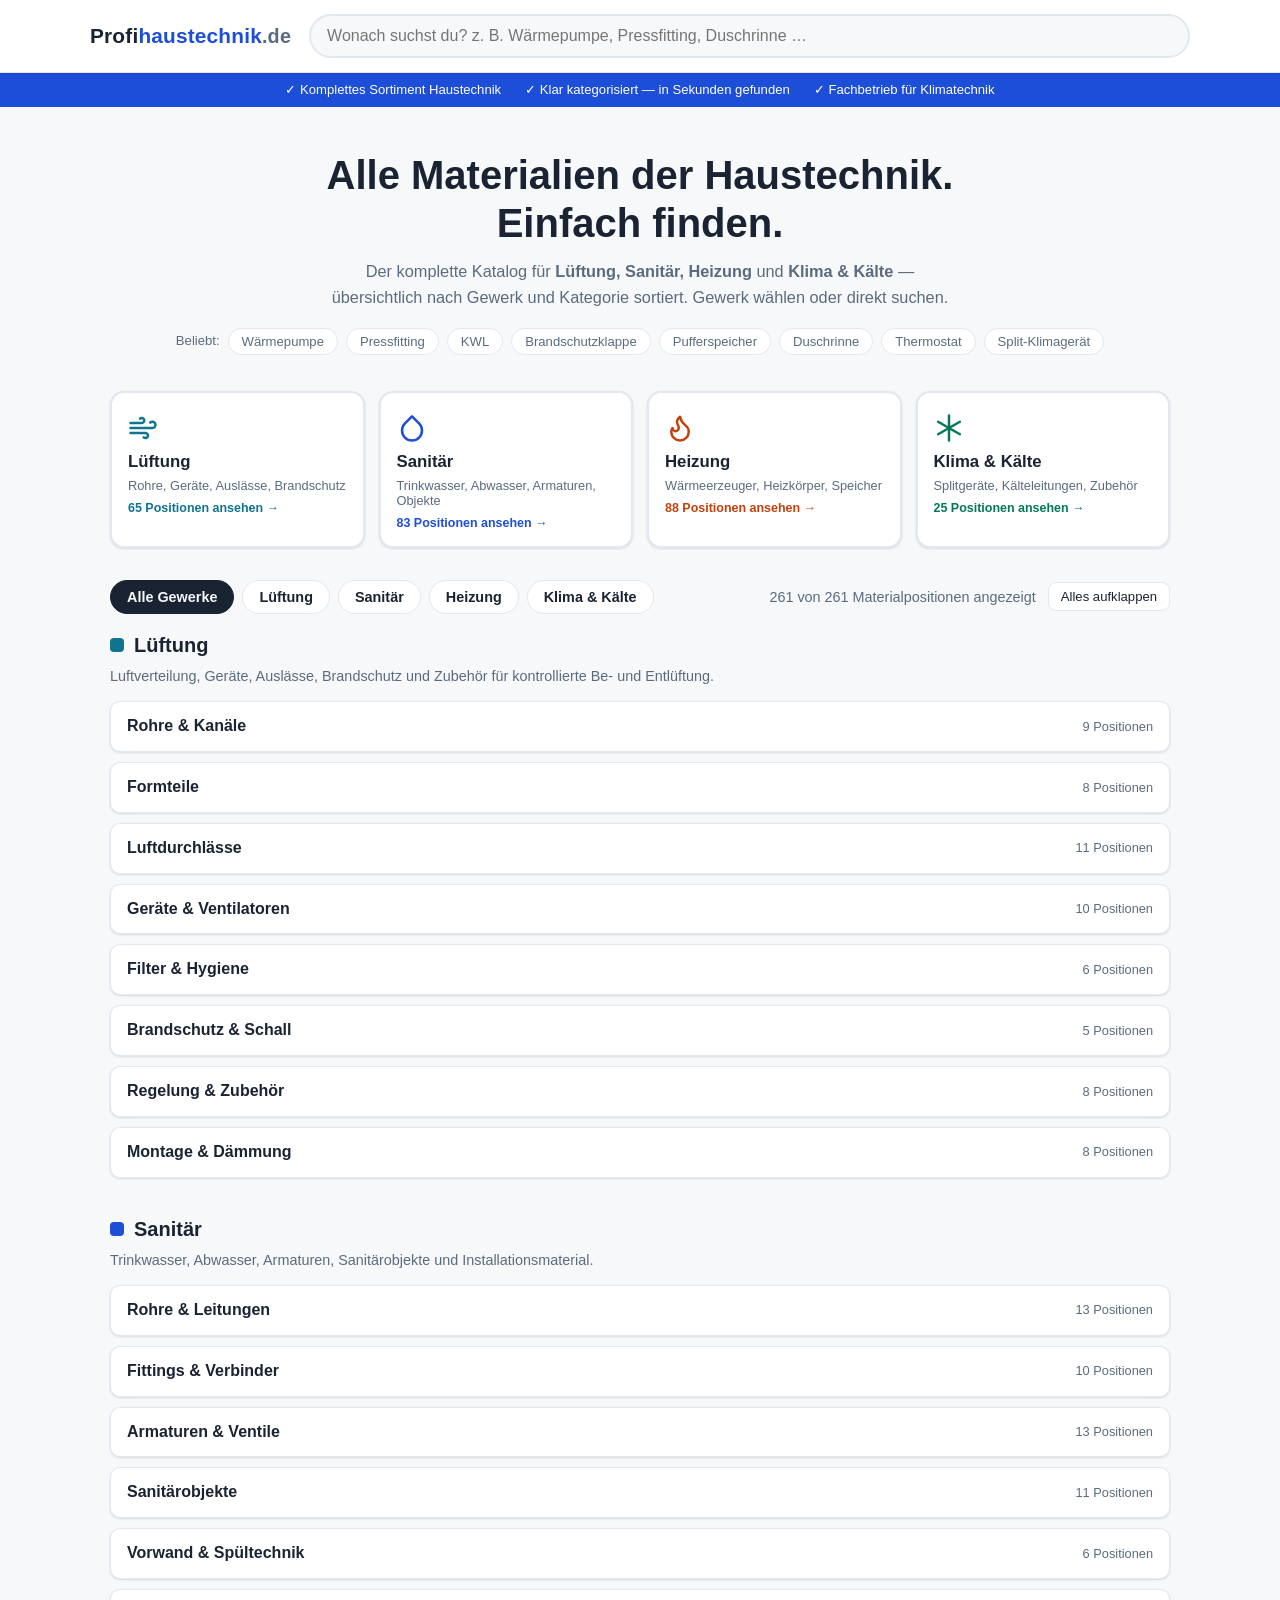
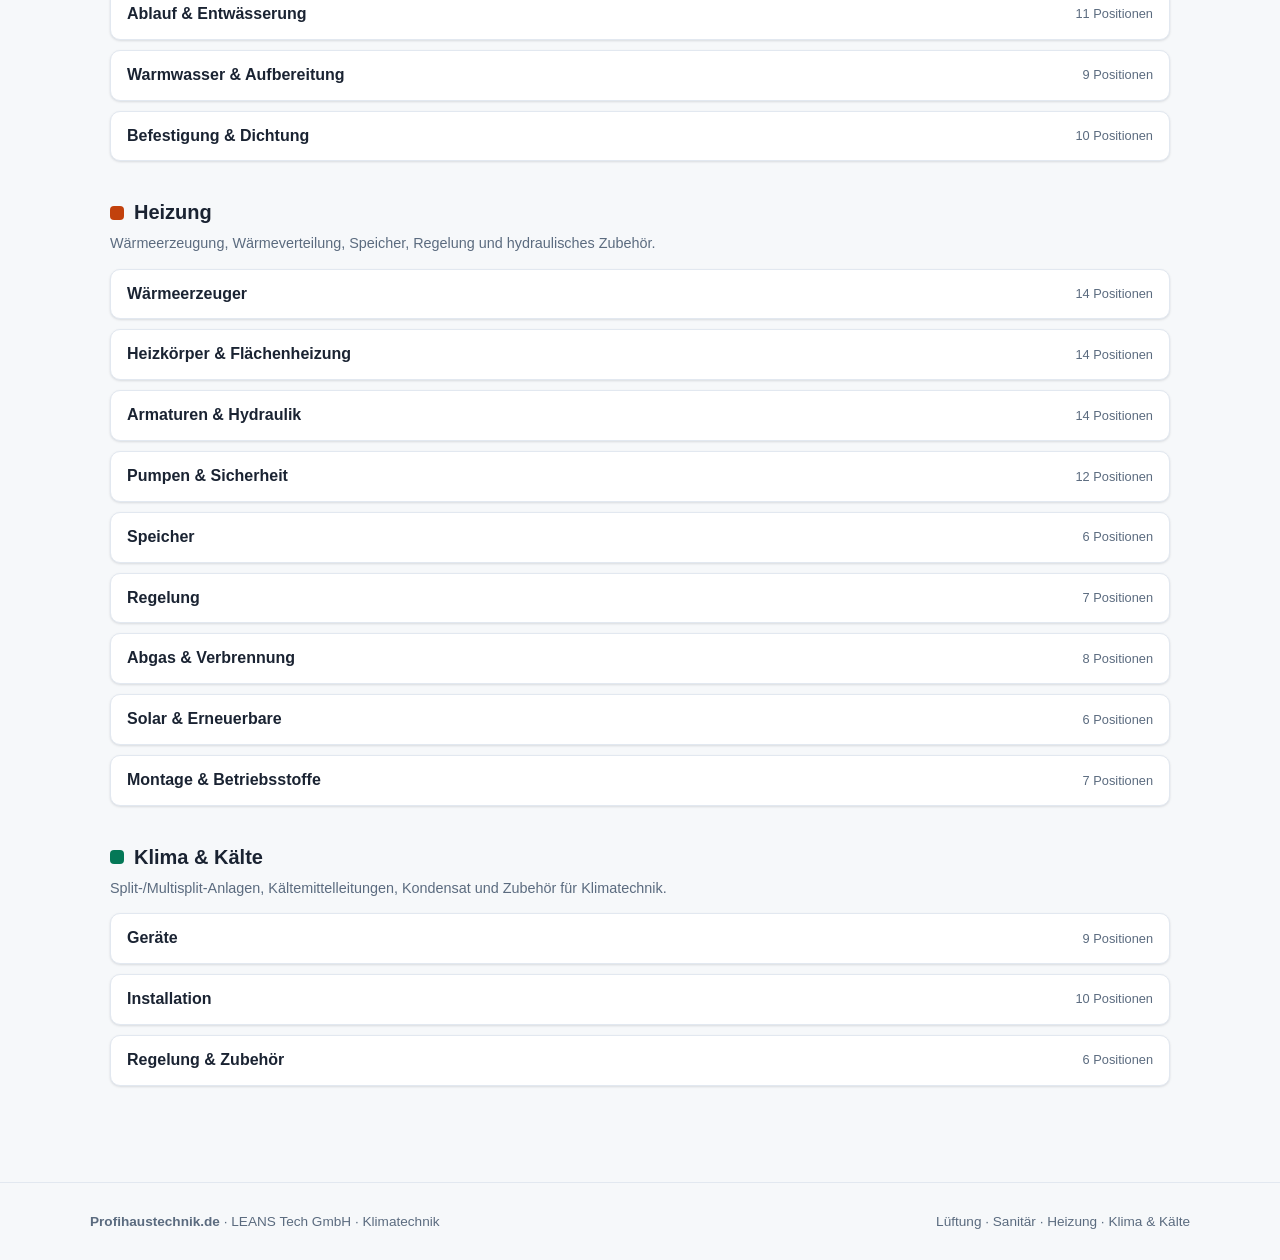
==== website/index.html @ 2c0ebe8a "Relaunch als Profihaustechnik.de mit modernem Design nach Top-SHK-Vorbildern - Rebranding: Profihaus" ====
<!DOCTYPE html>
<html lang="de">
<head>
<meta charset="UTF-8">
<meta name="viewport" content="width=device-width, initial-scale=1.0">
<title>Profihaustechnik.de — Materialien für Lüftung, Sanitär, Heizung & Klima</title>
<meta name="description" content="Profihaustechnik.de: der komplette Materialkatalog für Lüftung, Sanitär, Heizung und Klima — klar kategorisiert, einfach zu finden. LEANS Tech GmbH.">
<style>
  :root {
    --bg: #f6f8fa;
    --surface: #ffffff;
    --text: #1a2332;
    --muted: #5b6b7f;
    --border: #e2e8f0;
    --shadow: 0 1px 3px rgba(16, 24, 40, .08), 0 1px 2px rgba(16, 24, 40, .05);
    --lueftung: #0e7490;
    --lueftung-bg: #e0f2f8;
    --sanitaer: #1d4ed8;
    --sanitaer-bg: #e3eafc;
    --heizung: #c2410c;
    --heizung-bg: #fdeadd;
    --klima: #047857;
    --klima-bg: #dcf2ea;
    --accent: #1a2332;
  }
  @media (prefers-color-scheme: dark) {
    :root {
      --bg: #0f1520;
      --surface: #1a2332;
      --text: #e8edf4;
      --muted: #9aa8bb;
      --border: #2c3a4f;
      --shadow: 0 1px 3px rgba(0, 0, 0, .4);
      --lueftung: #38bdf8;
      --lueftung-bg: #103247;
      --sanitaer: #93b4f8;
      --sanitaer-bg: #1c2c52;
      --heizung: #fb923c;
      --heizung-bg: #43261263;
      --klima: #34d399;
      --klima-bg: #0c3328;
      --accent: #e8edf4;
    }
  }
  * { margin: 0; padding: 0; box-sizing: border-box; }
  html { scroll-behavior: smooth; }
  body {
    font-family: -apple-system, BlinkMacSystemFont, "Segoe UI", Roboto, "Helvetica Neue", Arial, sans-serif;
    background: var(--bg);
    color: var(--text);
    line-height: 1.55;
  }
  header.top {
    background: var(--surface);
    border-bottom: 1px solid var(--border);
    padding: 14px 20px;
    position: sticky;
    top: 0;
    z-index: 20;
    box-shadow: var(--shadow);
  }
  .top-inner {
    max-width: 1100px;
    margin: 0 auto;
    display: flex;
    align-items: center;
    gap: 18px;
    flex-wrap: wrap;
  }
  .logo {
    font-size: 1.3rem;
    font-weight: 800;
    letter-spacing: .2px;
    text-decoration: none;
    color: var(--text);
    white-space: nowrap;
  }
  .logo span { color: var(--sanitaer); }
  .logo em { font-style: normal; color: var(--muted); font-weight: 600; font-size: .95em; }
  #suche {
    flex: 1 1 260px;
    padding: 11px 16px;
    border: 2px solid var(--border);
    border-radius: 999px;
    font-size: 1rem;
    background: var(--bg);
    color: var(--text);
    outline: none;
    transition: border-color .15s;
  }
  #suche:focus { border-color: var(--sanitaer); }
  .usp {
    background: var(--sanitaer);
    color: #fff;
    font-size: .82rem;
    padding: 7px 20px;
  }
  .usp-inner {
    max-width: 1100px;
    margin: 0 auto;
    display: flex;
    gap: 24px;
    flex-wrap: wrap;
    justify-content: center;
  }
  .hero {
    max-width: 1100px;
    margin: 0 auto;
    padding: 44px 20px 10px;
    text-align: center;
  }
  .hero h1 { font-size: clamp(1.6rem, 4vw, 2.5rem); line-height: 1.2; }
  .hero p {
    color: var(--muted);
    max-width: 640px;
    margin: 12px auto 0;
    font-size: 1.02rem;
  }
  .beliebt {
    display: flex;
    gap: 8px;
    flex-wrap: wrap;
    justify-content: center;
    margin-top: 18px;
  }
  .beliebt .tag {
    border: 1px solid var(--border);
    background: var(--surface);
    color: var(--muted);
    border-radius: 999px;
    padding: 5px 13px;
    font-size: .82rem;
    cursor: pointer;
  }
  .beliebt .tag:hover { color: var(--text); border-color: var(--sanitaer); }
  .kacheln {
    max-width: 1100px;
    margin: 26px auto 8px;
    padding: 0 20px;
    display: grid;
    grid-template-columns: repeat(auto-fit, minmax(200px, 1fr));
    gap: 14px;
  }
  .kachel {
    background: var(--surface);
    border: 2px solid var(--border);
    border-radius: 14px;
    padding: 20px 16px 16px;
    text-align: left;
    cursor: pointer;
    color: var(--text);
    display: flex;
    flex-direction: column;
    gap: 6px;
    transition: transform .12s, border-color .12s;
    box-shadow: var(--shadow);
  }
  .kachel:hover { transform: translateY(-3px); }
  .kachel-icon svg { width: 30px; height: 30px; }
  .kachel-name { font-weight: 700; font-size: 1.05rem; }
  .kachel-kurz { color: var(--muted); font-size: .8rem; }
  .kachel-info { font-size: .78rem; font-weight: 600; margin-top: 2px; }
  .kachel.k-lueftung .kachel-icon, .kachel.k-lueftung .kachel-info { color: var(--lueftung); }
  .kachel.k-sanitaer .kachel-icon, .kachel.k-sanitaer .kachel-info { color: var(--sanitaer); }
  .kachel.k-heizung .kachel-icon, .kachel.k-heizung .kachel-info { color: var(--heizung); }
  .kachel.k-klima .kachel-icon, .kachel.k-klima .kachel-info { color: var(--klima); }
  .kachel.k-lueftung.gewaehlt { border-color: var(--lueftung); background: var(--lueftung-bg); }
  .kachel.k-sanitaer.gewaehlt { border-color: var(--sanitaer); background: var(--sanitaer-bg); }
  .kachel.k-heizung.gewaehlt { border-color: var(--heizung); background: var(--heizung-bg); }
  .kachel.k-klima.gewaehlt { border-color: var(--klima); background: var(--klima-bg); }
  .katalog-kopf {
    display: flex;
    justify-content: space-between;
    align-items: center;
    gap: 12px;
    flex-wrap: wrap;
    margin-bottom: 16px;
  }
  .werkzeuge { display: flex; align-items: center; gap: 12px; flex-wrap: wrap; }
  .klein {
    border: 1px solid var(--border);
    background: var(--surface);
    color: var(--text);
    border-radius: 8px;
    padding: 6px 12px;
    font-size: .82rem;
    cursor: pointer;
  }
  #nachOben {
    position: fixed;
    right: 18px;
    bottom: 18px;
    width: 44px;
    height: 44px;
    border-radius: 50%;
    border: 1px solid var(--border);
    background: var(--surface);
    color: var(--text);
    font-size: 1.2rem;
    cursor: pointer;
    box-shadow: var(--shadow);
    display: none;
    z-index: 30;
  }
  .chips { display: flex; gap: 8px; flex-wrap: wrap; }
  .chip {
    padding: 8px 16px;
    border-radius: 999px;
    border: 1px solid var(--border);
    background: var(--surface);
    color: var(--text);
    cursor: pointer;
    font-size: .9rem;
    font-weight: 600;
    transition: transform .08s;
  }
  .chip:active { transform: scale(.96); }
  .chip.aktiv-alle { background: var(--accent); color: var(--bg); border-color: var(--accent); }
  .chip.aktiv-lueftung { background: var(--lueftung); color: #fff; border-color: var(--lueftung); }
  .chip.aktiv-sanitaer { background: var(--sanitaer); color: #fff; border-color: var(--sanitaer); }
  .chip.aktiv-heizung { background: var(--heizung); color: #fff; border-color: var(--heizung); }
  .chip.aktiv-klima { background: var(--klima); color: #fff; border-color: var(--klima); }
  main { max-width: 1100px; margin: 0 auto; padding: 24px 20px 60px; }
  .statistik { color: var(--muted); font-size: .9rem; }
  .gewerk { margin-bottom: 36px; }
  .gewerk-titel {
    display: flex;
    align-items: center;
    gap: 10px;
    font-size: 1.25rem;
    margin-bottom: 4px;
  }
  .gewerk-titel .punkt { width: 14px; height: 14px; border-radius: 4px; flex: none; }
  .gewerk-beschreibung { color: var(--muted); font-size: .9rem; margin-bottom: 14px; }
  .kategorie { margin-bottom: 10px; }
  .kategorie-kopf {
    width: 100%;
    text-align: left;
    display: flex;
    justify-content: space-between;
    align-items: center;
    gap: 10px;
    padding: 12px 16px;
    background: var(--surface);
    border: 1px solid var(--border);
    border-radius: 10px;
    cursor: pointer;
    font-size: 1rem;
    font-weight: 600;
    color: var(--text);
    box-shadow: var(--shadow);
  }
  .kategorie-kopf .anzahl {
    font-size: .8rem;
    color: var(--muted);
    font-weight: 500;
    white-space: nowrap;
  }
  .material-raster {
    display: grid;
    grid-template-columns: repeat(auto-fill, minmax(240px, 1fr));
    gap: 8px;
    padding: 12px 4px 4px;
  }
  .material {
    background: var(--surface);
    border: 1px solid var(--border);
    border-left-width: 4px;
    border-radius: 8px;
    padding: 10px 12px;
  }
  .material .name { font-weight: 600; font-size: .92rem; }
  .material .detail { color: var(--muted); font-size: .8rem; margin-top: 2px; }
  .material.g-lueftung { border-left-color: var(--lueftung); }
  .material.g-sanitaer { border-left-color: var(--sanitaer); }
  .material.g-heizung { border-left-color: var(--heizung); }
  .material.g-klima { border-left-color: var(--klima); }
  .leer {
    text-align: center;
    color: var(--muted);
    padding: 60px 20px;
    display: none;
  }
  mark { background: #ffe58f; color: #1a2332; border-radius: 3px; padding: 0 2px; }
  footer {
    border-top: 1px solid var(--border);
    padding: 28px 20px;
    color: var(--muted);
    font-size: .85rem;
  }
  .footer-inner {
    max-width: 1100px;
    margin: 0 auto;
    display: flex;
    justify-content: space-between;
    gap: 16px;
    flex-wrap: wrap;
  }
  @media (max-width: 600px) {
    .logo { font-size: 1.1rem; }
    .usp-inner { gap: 8px; font-size: .75rem; }
    .material-raster { grid-template-columns: 1fr 1fr; }
    .kacheln { grid-template-columns: 1fr 1fr; }
  }
</style>
</head>
<body>

<header class="top">
  <div class="top-inner">
    <a class="logo" href="#" id="logoLink">Profi<span>haustechnik</span><em>.de</em></a>
    <input id="suche" type="search" placeholder="Wonach suchst du? z. B. Wärmepumpe, Pressfitting, Duschrinne …" autocomplete="off">
  </div>
</header>

<div class="usp">
  <div class="usp-inner">
    <span>✓ Komplettes Sortiment Haustechnik</span>
    <span>✓ Klar kategorisiert — in Sekunden gefunden</span>
    <span>✓ Fachbetrieb für Klimatechnik</span>
  </div>
</div>

<section class="hero">
  <h1>Alle Materialien der Haustechnik.<br>Einfach finden.</h1>
  <p>Der komplette Katalog für <strong>Lüftung, Sanitär, Heizung</strong> und <strong>Klima &amp; Kälte</strong> — übersichtlich nach Gewerk und Kategorie sortiert. Gewerk wählen oder direkt suchen.</p>
  <div class="beliebt" id="beliebt"></div>
</section>

<nav class="kacheln" id="kacheln" aria-label="Gewerke"></nav>

<main id="katalogStart">
  <div class="katalog-kopf">
    <div class="chips" id="chips"></div>
    <div class="werkzeuge">
      <span class="statistik" id="statistik"></span>
      <button class="klein" id="alleUmschalten">Alles aufklappen</button>
    </div>
  </div>
  <div id="katalog"></div>
  <div class="leer" id="leer">Keine Materialien gefunden. Suchbegriff anpassen oder Filter zurücksetzen.</div>
</main>

<button id="nachOben" title="Nach oben" aria-label="Nach oben">↑</button>

<footer>
  <div class="footer-inner">
    <div><strong>Profihaustechnik.de</strong> · LEANS Tech GmbH · Klimatechnik</div>
    <div>Lüftung · Sanitär · Heizung · Klima &amp; Kälte</div>
  </div>
</footer>

<script>
const GEWERKE = {
  lueftung: { name: "Lüftung", kurz: "Rohre, Geräte, Auslässe, Brandschutz", beschreibung: "Luftverteilung, Geräte, Auslässe, Brandschutz und Zubehör für kontrollierte Be- und Entlüftung." },
  sanitaer: { name: "Sanitär", kurz: "Trinkwasser, Abwasser, Armaturen, Objekte", beschreibung: "Trinkwasser, Abwasser, Armaturen, Sanitärobjekte und Installationsmaterial." },
  heizung:  { name: "Heizung", kurz: "Wärmeerzeuger, Heizkörper, Speicher", beschreibung: "Wärmeerzeugung, Wärmeverteilung, Speicher, Regelung und hydraulisches Zubehör." },
  klima:    { name: "Klima & Kälte", kurz: "Splitgeräte, Kälteleitungen, Zubehör", beschreibung: "Split-/Multisplit-Anlagen, Kältemittelleitungen, Kondensat und Zubehör für Klimatechnik." }
};

const ICONS = {
  lueftung: '<svg viewBox="0 0 24 24" fill="none" stroke="currentColor" stroke-width="2" stroke-linecap="round"><path d="M9.59 4.59A2 2 0 1 1 11 8H2m10.59 11.41A2 2 0 1 0 14 16H2m15.73-8.27A2.5 2.5 0 1 1 19.5 12H2"/></svg>',
  sanitaer: '<svg viewBox="0 0 24 24" fill="none" stroke="currentColor" stroke-width="2" stroke-linejoin="round"><path d="M12 2.69l5.66 5.66a8 8 0 1 1-11.31 0z"/></svg>',
  heizung:  '<svg viewBox="0 0 24 24" fill="none" stroke="currentColor" stroke-width="2" stroke-linejoin="round"><path d="M8.5 14.5A2.5 2.5 0 0 0 11 12c0-1.38-.5-2-1-3-1.07-2.14-.22-4.05 2-6 .5 2.5 2 4.9 4 6.5 2 1.6 3 3.5 3 5.5a7 7 0 1 1-14 0c0-1.15.43-2.29 1-3a2.5 2.5 0 0 0 2.5 2.5z"/></svg>',
  klima:    '<svg viewBox="0 0 24 24" fill="none" stroke="currentColor" stroke-width="2" stroke-linecap="round"><path d="M12 2v20M3.3 7l17.4 10M20.7 7L3.3 17"/></svg>'
};

const BELIEBT = ["Wärmepumpe", "Pressfitting", "KWL", "Brandschutzklappe", "Pufferspeicher", "Duschrinne", "Thermostat", "Split-Klimagerät"];

// Katalogdaten: [Gewerk, Kategorie, Name, Detail]
const DATEN = [
  // ============ LÜFTUNG ============
  ["lueftung","Rohre & Kanäle","Wickelfalzrohr verzinkt","DN 80–1250 mm, Längen 3 m"],
  ["lueftung","Rohre & Kanäle","Wickelfalzrohr Edelstahl","für Küchenabluft / aggressive Medien"],
  ["lueftung","Rohre & Kanäle","Flexrohr Aluminium (Alu-Flex)","DN 80–315, dehnbar"],
  ["lueftung","Rohre & Kanäle","Iso-Flexrohr gedämmt","25/50 mm Dämmung, schallgedämmt"],
  ["lueftung","Rohre & Kanäle","Kombi-Flexrohr (PVC/Alu)","leicht, für Dunstabzug"],
  ["lueftung","Rohre & Kanäle","Flachkanal Kunststoff","z. B. 220×90, 220×54 mm"],
  ["lueftung","Rohre & Kanäle","Rechteckkanal verzinkt","gekantet, nach Maß"],
  ["lueftung","Rohre & Kanäle","Rundrohr Kunststoff (KWL)","antistatisch, antibakteriell, DN 75/90"],
  ["lueftung","Rohre & Kanäle","Textilkanal / Luftverteilschlauch","für Hallenbelüftung"],
  ["lueftung","Formteile","Bogen 15° / 30° / 45° / 90°","gepresst oder segmentiert"],
  ["lueftung","Formteile","T-Stück / Hosenstück","Abzweig 45°/90°"],
  ["lueftung","Formteile","Reduzierung konzentrisch/exzentrisch","alle Nennweiten"],
  ["lueftung","Formteile","Sattelstutzen","Anbohrabzweig für Rohr & Kanal"],
  ["lueftung","Formteile","Muffe / Nippel / Verbinder","mit & ohne Dichtlippe"],
  ["lueftung","Formteile","Enddeckel / Blinddeckel","zum Verschließen"],
  ["lueftung","Formteile","Übergangsstück rund/eckig","Kanal auf Rohr"],
  ["lueftung","Formteile","Flexbogen verstellbar","0–90° einstellbar"],
  ["lueftung","Luftdurchlässe","Tellerventil Zuluft","Metall/Kunststoff, DN 80–200"],
  ["lueftung","Luftdurchlässe","Tellerventil Abluft","einstellbar, DN 80–200"],
  ["lueftung","Luftdurchlässe","Lüftungsgitter Alu/Stahl","Wand & Tür, feststehend/verstellbar"],
  ["lueftung","Luftdurchlässe","Wetterschutzgitter","Außenwand, mit Insektenschutz"],
  ["lueftung","Luftdurchlässe","Drallauslass / Dralldurchlass","Decke, hohe Induktion"],
  ["lueftung","Luftdurchlässe","Schlitzdurchlass","Design-Deckenauslass"],
  ["lueftung","Luftdurchlässe","Weitwurfdüse","große Räume/Hallen"],
  ["lueftung","Luftdurchlässe","Bodendurchlass / Quellauslass","Quelllüftung"],
  ["lueftung","Luftdurchlässe","Überströmluftdurchlass (Tür/Wand)","Schallschutz-Ausführung"],
  ["lueftung","Luftdurchlässe","Kombigitter Außen-/Fortluft","für KWL-Fassadenabschluss"],
  ["lueftung","Luftdurchlässe","Dachhaube / Dachdurchführung","mit Bleipfanne/Flansch"],
  ["lueftung","Geräte & Ventilatoren","KWL-Gerät mit Wärmerückgewinnung","zentral, bis 90 % WRG"],
  ["lueftung","Geräte & Ventilatoren","Dezentrales Lüftungsgerät (Pendellüfter)","paarweiser Betrieb, Keramikspeicher"],
  ["lueftung","Geräte & Ventilatoren","Rohrventilator","DN 100–400, halbradial"],
  ["lueftung","Geräte & Ventilatoren","Kanalventilator","für Rechteckkanal"],
  ["lueftung","Geräte & Ventilatoren","Dachventilator","vertikal/horizontal ausblasend"],
  ["lueftung","Geräte & Ventilatoren","Kleinraumventilator (Bad/WC)","mit Nachlauf/Feuchtesteuerung"],
  ["lueftung","Geräte & Ventilatoren","Axialventilator","Wandeinbau"],
  ["lueftung","Geräte & Ventilatoren","Radialventilator","Druckstark für lange Netze"],
  ["lueftung","Geräte & Ventilatoren","Dunstabzugshaube / Ablufthaube","Küche, gewerblich & privat"],
  ["lueftung","Geräte & Ventilatoren","Luftreiniger / Umluftgerät","HEPA-Ausführung"],
  ["lueftung","Filter & Hygiene","Filtermatte G4 / Grobstaub","Zuschnitt & Kassette"],
  ["lueftung","Filter & Hygiene","Taschenfilter M5 / F7 (ePM10/ePM1)","für zentrale Geräte"],
  ["lueftung","Filter & Hygiene","Aktivkohlefilter","Geruchsbindung"],
  ["lueftung","Filter & Hygiene","HEPA-Filter H13/H14","Reinraum/Hygiene"],
  ["lueftung","Filter & Hygiene","Fettfilter Metall","Küchenabluft, spülbar"],
  ["lueftung","Filter & Hygiene","Ersatzfilter-Sets KWL","gerätespezifisch"],
  ["lueftung","Brandschutz & Schall","Brandschutzklappe (BSK)","EI90/EI120, mit Schmelzlot o. Motor"],
  ["lueftung","Brandschutz & Schall","Absperrvorrichtung K90","für Lüftungsleitungen"],
  ["lueftung","Brandschutz & Schall","Rohrschalldämpfer","gedämmt, DN 80–400"],
  ["lueftung","Brandschutz & Schall","Kulissenschalldämpfer","für Rechteckkanal"],
  ["lueftung","Brandschutz & Schall","Telefonieschalldämpfer","gegen Schallübertragung"],
  ["lueftung","Regelung & Zubehör","Volumenstromregler (VVS/KVS)","mechanisch/motorisch"],
  ["lueftung","Regelung & Zubehör","Absperrklappe / Drosselklappe","Hand & Stellmotor"],
  ["lueftung","Regelung & Zubehör","Rückschlagklappe","selbsttätig"],
  ["lueftung","Regelung & Zubehör","CO₂-Sensor / Luftqualitätsfühler","0–2000 ppm"],
  ["lueftung","Regelung & Zubehör","Feuchtesensor / Hygrostat","bedarfsgeführte Lüftung"],
  ["lueftung","Regelung & Zubehör","Differenzdruckwächter","Filterüberwachung"],
  ["lueftung","Regelung & Zubehör","Stufenschalter / Drehzahlsteller","Trafo & elektronisch"],
  ["lueftung","Regelung & Zubehör","Nachheizregister (elektrisch/Wasser)","Zulufterwärmung"],
  ["lueftung","Montage & Dämmung","Rohrschelle mit Gummieinlage","körperschallgedämmt"],
  ["lueftung","Montage & Dämmung","Montageband / Lochband","verzinkt"],
  ["lueftung","Montage & Dämmung","Bride / Spannschelle","Schnellverbindung"],
  ["lueftung","Montage & Dämmung","Kanalaufhängung / Gewindestange","M8/M10 komplett"],
  ["lueftung","Montage & Dämmung","Dämmmatte Mineralwolle alukaschiert","20–100 mm"],
  ["lueftung","Montage & Dämmung","Kautschuk-Dämmung selbstklebend","Kondensatschutz"],
  ["lueftung","Montage & Dämmung","Alu-Klebeband / Dichtband","hitzebeständig"],
  ["lueftung","Montage & Dämmung","Dichtmanschette / Dichtlippe (EPDM)","für Safe-Verbindungen"],

  // ============ SANITÄR ============
  ["sanitaer","Rohre & Leitungen","Kupferrohr","12–54 mm, Stange & Ring"],
  ["sanitaer","Rohre & Leitungen","C-Stahlrohr verzinkt (Pressfähig)","für Heizung/Sprinkler, nicht Trinkwasser"],
  ["sanitaer","Rohre & Leitungen","Edelstahlrohr (Trinkwasser)","1.4401/1.4521, pressbar"],
  ["sanitaer","Rohre & Leitungen","Mehrschichtverbundrohr (MSVR)","16–63 mm, mit Alu-Kern"],
  ["sanitaer","Rohre & Leitungen","PE-X-Rohr","flexibel, im Ring"],
  ["sanitaer","Rohre & Leitungen","PP-R-Rohr (Aquatherm-Typ)","schweißbar, grün/grau"],
  ["sanitaer","Rohre & Leitungen","PE-HD-Rohr (Hausanschluss)","Trinkwasser außen, blau/schwarz"],
  ["sanitaer","Rohre & Leitungen","HT-Rohr (PP) Abwasser innen","DN 32–160, grau"],
  ["sanitaer","Rohre & Leitungen","KG-Rohr (PVC-U) Abwasser außen","DN 110–500, orange"],
  ["sanitaer","Rohre & Leitungen","KG-2000-Rohr (PP)","grün, erhöhte Beständigkeit"],
  ["sanitaer","Rohre & Leitungen","SML-Gussrohr","schallgedämmtes Abwasser"],
  ["sanitaer","Rohre & Leitungen","Schallschutz-Abwasserrohr","z. B. Silent-Ausführung, mineralverstärkt"],
  ["sanitaer","Rohre & Leitungen","Wellrohr/Schutzrohr","Rohr-in-Rohr-System"],
  ["sanitaer","Fittings & Verbinder","Pressfitting Kupfer/Rotguss","V-/M-Kontur"],
  ["sanitaer","Fittings & Verbinder","Pressfitting Edelstahl","Trinkwasser"],
  ["sanitaer","Fittings & Verbinder","Pressfitting Verbundrohr (TH/U-Kontur)","16–63 mm"],
  ["sanitaer","Fittings & Verbinder","Lötfitting Kupfer","Bogen, Muffe, T-Stück, Reduzierung"],
  ["sanitaer","Fittings & Verbinder","Klemmringverschraubung","Messing, für Cu & MSVR"],
  ["sanitaer","Fittings & Verbinder","Steckfitting (Push-Fit)","werkzeuglos"],
  ["sanitaer","Fittings & Verbinder","Gewindefitting Temperguss/Messing","Winkel, Muffe, Nippel, Kappe"],
  ["sanitaer","Fittings & Verbinder","Übergangsstück AG/IG","Metall-Kunststoff"],
  ["sanitaer","Fittings & Verbinder","HT-/KG-Formteile","Bogen, Abzweig, Muffe, Übergänge"],
  ["sanitaer","Fittings & Verbinder","Langmuffe / Schiebemuffe / Doppelmuffe","Reparatur"],
  ["sanitaer","Armaturen & Ventile","Eckventil 3/8″ / 1/2″","mit/ohne Schubrosette"],
  ["sanitaer","Armaturen & Ventile","Kugelhahn / Absperrhahn","1/4″–2″, mit Entleerung"],
  ["sanitaer","Armaturen & Ventile","Freistromventil (KFR)","mit Rückflussverhinderer"],
  ["sanitaer","Armaturen & Ventile","Rückflussverhinderer / Systemtrenner BA","Trinkwasserschutz EN 1717"],
  ["sanitaer","Armaturen & Ventile","Druckminderer","einstellbar 1,5–6 bar"],
  ["sanitaer","Armaturen & Ventile","Sicherheitsventil (6/8/10 bar)","für Warmwasserbereiter"],
  ["sanitaer","Armaturen & Ventile","Wasserzähler / Zählerbügel","Haus- & Wohnungszähler"],
  ["sanitaer","Armaturen & Ventile","Probenahmeventil","Trinkwasserhygiene"],
  ["sanitaer","Armaturen & Ventile","Einhebelmischer Waschtisch/Spüle/Dusche","Standard & Niederdruck"],
  ["sanitaer","Armaturen & Ventile","Thermostatarmatur Dusche/Wanne","mit Verbrühschutz"],
  ["sanitaer","Armaturen & Ventile","Unterputz-Armatur / UP-Körper","inkl. Fertigset"],
  ["sanitaer","Armaturen & Ventile","Auslaufventil / Gartenventil","frostsichere Außenarmatur"],
  ["sanitaer","Armaturen & Ventile","Elektronische Armatur (Sensor)","berührungslos"],
  ["sanitaer","Sanitärobjekte","Wand-WC / Stand-WC","spülrandlos, Tiefspüler"],
  ["sanitaer","Sanitärobjekte","WC-Sitz mit Absenkautomatik","Duroplast"],
  ["sanitaer","Sanitärobjekte","Dusch-WC","mit Duschfunktion"],
  ["sanitaer","Sanitärobjekte","Urinal + Druckspüler/Sensor","wasserlos optional"],
  ["sanitaer","Sanitärobjekte","Waschtisch / Aufsatzwaschbecken","50–120 cm"],
  ["sanitaer","Sanitärobjekte","Handwaschbecken","Gäste-WC"],
  ["sanitaer","Sanitärobjekte","Duschwanne / Duschfläche bodeneben","Acryl/Mineralguss"],
  ["sanitaer","Sanitärobjekte","Badewanne / Whirlwanne","Acryl/Stahl-Email"],
  ["sanitaer","Sanitärobjekte","Duschabtrennung / Glaswand","Walk-In & Falttür"],
  ["sanitaer","Sanitärobjekte","Küchenspüle Edelstahl/Granit","Einbau & Unterbau"],
  ["sanitaer","Sanitärobjekte","Ausgussbecken","HWR/Keller"],
  ["sanitaer","Vorwand & Spültechnik","Vorwandelement WC (UP-Spülkasten)","Bauhöhe 82–112 cm"],
  ["sanitaer","Vorwand & Spültechnik","Vorwandelement Waschtisch/Urinal/Bidet","selbsttragend"],
  ["sanitaer","Vorwand & Spültechnik","Betätigungsplatte","2-Mengen-Spülung"],
  ["sanitaer","Vorwand & Spültechnik","Aufputz-Spülkasten","tiefhängend"],
  ["sanitaer","Vorwand & Spültechnik","Montagerahmen / Traversen","Systemschienen"],
  ["sanitaer","Vorwand & Spültechnik","Schallschutz-Set WC/WT","Entkopplung"],
  ["sanitaer","Ablauf & Entwässerung","Röhrensiphon / Flaschensiphon","Waschtisch/Spüle"],
  ["sanitaer","Ablauf & Entwässerung","Raumsparsiphon / Unterputzsiphon","Möbel-geeignet"],
  ["sanitaer","Ablauf & Entwässerung","Ablaufgarnitur Wanne/Dusche","mit Überlauf"],
  ["sanitaer","Ablauf & Entwässerung","Duschrinne / Punktablauf","bodengleiche Dusche"],
  ["sanitaer","Ablauf & Entwässerung","Bodenablauf mit Geruchsverschluss","Keller/Technikraum"],
  ["sanitaer","Ablauf & Entwässerung","Rückstauklappe / Rückstauverschluss","DN 100–150"],
  ["sanitaer","Ablauf & Entwässerung","Hebeanlage (Schmutz-/Fäkalienwasser)","unter Rückstauebene"],
  ["sanitaer","Ablauf & Entwässerung","Fettabscheider","Gastronomie"],
  ["sanitaer","Ablauf & Entwässerung","Dachablauf / Gully","Flachdachentwässerung"],
  ["sanitaer","Ablauf & Entwässerung","Regenrinne & Fallrohr","Zink/Kunststoff"],
  ["sanitaer","Ablauf & Entwässerung","Lüftungsheber / Rohrbelüfter","Belüftungsventil DN 50–100"],
  ["sanitaer","Warmwasser & Aufbereitung","Durchlauferhitzer elektronisch","18/21/24 kW"],
  ["sanitaer","Warmwasser & Aufbereitung","Klein-Durchlauferhitzer / Untertischgerät","5-l-Boiler"],
  ["sanitaer","Warmwasser & Aufbereitung","Warmwasserspeicher elektrisch","30–300 l"],
  ["sanitaer","Warmwasser & Aufbereitung","Frischwasserstation","hygienische WW-Bereitung"],
  ["sanitaer","Warmwasser & Aufbereitung","Zirkulationspumpe Trinkwasser","mit Zeit-/Thermosteuerung"],
  ["sanitaer","Warmwasser & Aufbereitung","Trinkwasserfilter rückspülbar","Hauseingang, 100 µm"],
  ["sanitaer","Warmwasser & Aufbereitung","Enthärtungsanlage (Ionentauscher)","mit Regeneriersalz"],
  ["sanitaer","Warmwasser & Aufbereitung","Dosieranlage / Mineralstoffdosierung","Korrosionsschutz"],
  ["sanitaer","Warmwasser & Aufbereitung","UV-Entkeimung","Legionellenschutz"],
  ["sanitaer","Befestigung & Dichtung","Rohrschelle mit Dämmeinlage","M8/M10-Anschluss"],
  ["sanitaer","Befestigung & Dichtung","Montageschiene & Konsolen","C-Profil-System"],
  ["sanitaer","Befestigung & Dichtung","Gewindestange / Dübel / Stockschraube","Befestigungsmaterial"],
  ["sanitaer","Befestigung & Dichtung","Hanf & Dichtpaste (Fermit-Typ)","Gewindedichtung klassisch"],
  ["sanitaer","Befestigung & Dichtung","PTFE-/Teflonband & Gewindedichtfaden","z. B. Loctite 55-Typ"],
  ["sanitaer","Befestigung & Dichtung","Flachdichtung / O-Ringe / Gummidichtungen","Sortimente"],
  ["sanitaer","Befestigung & Dichtung","Sanitärsilikon","dauerelastisch, fungizid"],
  ["sanitaer","Befestigung & Dichtung","Verbundabdichtung / Dichtband / Dichtmanschette","Dusche nach DIN 18534"],
  ["sanitaer","Befestigung & Dichtung","Brandschutzmanschette Abwasser","R30–R120"],
  ["sanitaer","Befestigung & Dichtung","Rohrdämmung Trinkwasser (PE/Kautschuk)","nach GEG-Vorgabe"],

  // ============ HEIZUNG ============
  ["heizung","Wärmeerzeuger","Gas-Brennwerttherme","wandhängend 15–50 kW"],
  ["heizung","Wärmeerzeuger","Gas-Brennwertkessel bodenstehend","größere Leistungen"],
  ["heizung","Wärmeerzeuger","Öl-Brennwertkessel","inkl. Ölfilter/Entlüfter"],
  ["heizung","Wärmeerzeuger","Luft/Wasser-Wärmepumpe (Monoblock)","Außenaufstellung"],
  ["heizung","Wärmeerzeuger","Luft/Wasser-Wärmepumpe (Split)","Innen-/Außeneinheit"],
  ["heizung","Wärmeerzeuger","Sole/Wasser-Wärmepumpe","Erdsonde/Kollektor"],
  ["heizung","Wärmeerzeuger","Wasser/Wasser-Wärmepumpe","Brunnenanlage"],
  ["heizung","Wärmeerzeuger","Brauchwasser-Wärmepumpe","WW-Bereitung mit Umluft"],
  ["heizung","Wärmeerzeuger","Pelletkessel + Fördersystem","Saug-/Schneckenaustragung"],
  ["heizung","Wärmeerzeuger","Scheitholz-/Kombikessel","Holzvergaser"],
  ["heizung","Wärmeerzeuger","Elektro-Heizkessel / Heizpatrone","Spitzenlast/PV-Nutzung"],
  ["heizung","Wärmeerzeuger","Fernwärme-Übergabestation","direkt/indirekt"],
  ["heizung","Wärmeerzeuger","BHKW (Blockheizkraftwerk)","Strom + Wärme"],
  ["heizung","Wärmeerzeuger","Hybridgerät Gas + Wärmepumpe","kombiniert"],
  ["heizung","Heizkörper & Flächenheizung","Flachheizkörper (Typ 11/21/22/33)","alle Baumaße"],
  ["heizung","Heizkörper & Flächenheizung","Ventilheizkörper","mit integriertem Ventil"],
  ["heizung","Heizkörper & Flächenheizung","Röhrenradiator","klassisch/Design"],
  ["heizung","Heizkörper & Flächenheizung","Badheizkörper / Handtuchwärmer","warmwasser/elektrisch/kombi"],
  ["heizung","Heizkörper & Flächenheizung","Konvektor / Unterflurkonvektor","mit/ohne Gebläse"],
  ["heizung","Heizkörper & Flächenheizung","Fußbodenheizung Tackersystem","Rolle + Tackernadeln"],
  ["heizung","Heizkörper & Flächenheizung","Fußbodenheizung Noppensystem","Noppenplatte"],
  ["heizung","Heizkörper & Flächenheizung","FBH-Rohr PE-RT / PE-Xa","14–17 mm, 5-Schicht"],
  ["heizung","Heizkörper & Flächenheizung","Heizkreisverteiler Edelstahl","2–12 Heizkreise, mit Topmetern"],
  ["heizung","Heizkörper & Flächenheizung","Verteilerschrank UP/AP","verzinkt/weiß"],
  ["heizung","Heizkörper & Flächenheizung","Randdämmstreifen","mit Folienlasche"],
  ["heizung","Heizkörper & Flächenheizung","Wandheizung / Deckenheizung","Trockenbau-Register"],
  ["heizung","Heizkörper & Flächenheizung","Estrichzusatz / Fließestrich-Additiv","für FBH"],
  ["heizung","Heizkörper & Flächenheizung","Heizkörperkonsole / Befestigung","Wand & Stand"],
  ["heizung","Armaturen & Hydraulik","Thermostatventil (Durchgang/Eck/Axial)","voreinstellbar"],
  ["heizung","Armaturen & Hydraulik","Thermostatkopf","Standard, Behördenmodell, Fernfühler"],
  ["heizung","Armaturen & Hydraulik","Elektronischer Heizkörperthermostat","programmierbar/Smart"],
  ["heizung","Armaturen & Hydraulik","Rücklaufverschraubung","absperr-/entleerbar"],
  ["heizung","Armaturen & Hydraulik","Hahnblock / Mittelanschlussarmatur","Durchgang & Eck"],
  ["heizung","Armaturen & Hydraulik","Strangregulierventil","hydraulischer Abgleich"],
  ["heizung","Armaturen & Hydraulik","Differenzdruckregler / Überströmventil","Anlagenschutz"],
  ["heizung","Armaturen & Hydraulik","3-Wege-Mischer / 4-Wege-Mischer","mit Stellmotor"],
  ["heizung","Armaturen & Hydraulik","Zonenventil","2-Wege, motorisch"],
  ["heizung","Armaturen & Hydraulik","Hydraulische Weiche","Systemtrennung"],
  ["heizung","Armaturen & Hydraulik","Verteilerbalken Heizkreise","2–5 Abgänge"],
  ["heizung","Armaturen & Hydraulik","Plattenwärmetauscher","gelötet, Systemtrennung"],
  ["heizung","Armaturen & Hydraulik","Kesselfüll-/Entleerhahn (KFE)","1/2″–3/4″"],
  ["heizung","Armaturen & Hydraulik","Schwerkraftbremse / Rückschlagventil","Zirkulationsstopp"],
  ["heizung","Pumpen & Sicherheit","Hocheffizienz-Umwälzpumpe","z. B. 25-40/60/80, PWM"],
  ["heizung","Pumpen & Sicherheit","Pumpengruppe / Heizkreisset","gemischt/ungemischt, gedämmt"],
  ["heizung","Pumpen & Sicherheit","Membran-Ausdehnungsgefäß (MAG)","18–500 l, inkl. Kappenventil"],
  ["heizung","Pumpen & Sicherheit","Ausdehnungsgefäß Trinkwasser","durchströmt"],
  ["heizung","Pumpen & Sicherheit","Sicherheitsventil Heizung 2,5/3 bar","Baugruppe"],
  ["heizung","Pumpen & Sicherheit","Sicherheitsgruppe Kessel (KSG)","SV + Manometer + Entlüfter"],
  ["heizung","Pumpen & Sicherheit","Manometer / Thermometer / Thermomanometer","axial/radial"],
  ["heizung","Pumpen & Sicherheit","Schnellentlüfter / Automatikentlüfter","mit Absperrung"],
  ["heizung","Pumpen & Sicherheit","Mikroblasenabscheider","Luftabscheidung"],
  ["heizung","Pumpen & Sicherheit","Schlammabscheider (magnetisch)","Magnetitschutz"],
  ["heizung","Pumpen & Sicherheit","Heizungsfilter / Schmutzfänger","Schrägsitz"],
  ["heizung","Pumpen & Sicherheit","Nachspeiseeinheit / Systemtrenner Heizung","automatische Füllung"],
  ["heizung","Speicher","Pufferspeicher","300–2000 l, mit/ohne Register"],
  ["heizung","Speicher","Warmwasserspeicher (monovalent/bivalent)","150–500 l, emailliert"],
  ["heizung","Speicher","Hygienespeicher / Kombispeicher","mit Edelstahlwellrohr"],
  ["heizung","Speicher","Schichtenspeicher","optimierte Beladung"],
  ["heizung","Speicher","Speicherdämmung / Isolierhaube","nachrüstbar"],
  ["heizung","Speicher","Opferanode / Fremdstromanode","Korrosionsschutz"],
  ["heizung","Regelung","Witterungsgeführte Heizungsregelung","mit Außenfühler"],
  ["heizung","Regelung","Raumthermostat (analog/digital)","230 V / 24 V"],
  ["heizung","Regelung","Smart-Home-Thermostat","App/Funk, z. B. OpenTherm"],
  ["heizung","Regelung","Stellantrieb FBH (thermisch)","230 V/24 V, NC/NO"],
  ["heizung","Regelung","Einzelraumregelung Funk-Set","Verteilerleiste + Regler"],
  ["heizung","Regelung","Anlegefühler / Tauchfühler / Hülsen","PT1000/NTC"],
  ["heizung","Regelung","Wärmemengenzähler","Ultraschall, eichfähig"],
  ["heizung","Abgas & Verbrennung","Abgassystem Kunststoff (PP)","Brennwert, DN 60/100–110/160"],
  ["heizung","Abgas & Verbrennung","LAS-System konzentrisch","raumluftunabhängig"],
  ["heizung","Abgas & Verbrennung","Edelstahl-Abgasrohr","einwandig/doppelwandig"],
  ["heizung","Abgas & Verbrennung","Schornsteinsanierung Flexrohr","Edelstahl/PP flex"],
  ["heizung","Abgas & Verbrennung","Kaminerhöhung / Mündungsabschluss","mit Haube"],
  ["heizung","Abgas & Verbrennung","Kondensatpumpe & Neutralisationsbox","Brennwert-Kondensat"],
  ["heizung","Abgas & Verbrennung","Öltank / Batterietank + Zubehör","inkl. Füllstandsanzeige"],
  ["heizung","Abgas & Verbrennung","Gasleitungskomponenten","Gaskugelhahn, Gasströmungswächter, TAE"],
  ["heizung","Solar & Erneuerbare","Flachkollektor Solarthermie","Aufdach/Indach"],
  ["heizung","Solar & Erneuerbare","Röhrenkollektor (Vakuum)","hoher Wirkungsgrad"],
  ["heizung","Solar & Erneuerbare","Solarstation + Solarregler","2-Strang, mit Pumpe"],
  ["heizung","Solar & Erneuerbare","Solarleitung Edelstahl-Well (Duo)","gedämmt, mit Fühlerkabel"],
  ["heizung","Solar & Erneuerbare","Solarflüssigkeit (Glykol)","Frostschutz bis −28 °C"],
  ["heizung","Solar & Erneuerbare","PV-Heizstab / Power-to-Heat","0–100 % modulierend"],
  ["heizung","Montage & Betriebsstoffe","Heizungsrohr C-Stahl / Kupfer / Verbund","alle Dimensionen"],
  ["heizung","Montage & Betriebsstoffe","Rohrdämmung nach GEG","100 %/50 % Dämmstärke"],
  ["heizung","Montage & Betriebsstoffe","Heizungswasser-Aufbereitung (VDI 2035)","Vollentsalzung/Kartusche"],
  ["heizung","Montage & Betriebsstoffe","Inhibitor / Systemreiniger","Korrosionsschutz-Additiv"],
  ["heizung","Montage & Betriebsstoffe","Frostschutz Wärmeträger","für WP-Außenleitungen"],
  ["heizung","Montage & Betriebsstoffe","Heizkörperlack / Reparatur-Set","weiß RAL 9016"],
  ["heizung","Montage & Betriebsstoffe","Entlüftungsschlüssel / Serviceteile","Kleinmaterial"],

  // ============ KLIMA & KÄLTE ============
  ["klima","Geräte","Split-Klimagerät (Single)","Wandgerät 2,5–7 kW, Inverter"],
  ["klima","Geräte","Multisplit-Anlage","2–5 Inneneinheiten"],
  ["klima","Geräte","Truhengerät / Deckengerät","Alternativbauformen"],
  ["klima","Geräte","Kanalklimagerät","verdeckter Einbau"],
  ["klima","Geräte","Kassettengerät (Euroraster)","Deckeneinbau 600×600"],
  ["klima","Geräte","VRF-/VRV-System","Gewerbe, viele Inneneinheiten"],
  ["klima","Geräte","Mobiles Klimagerät / Monoblock","mit Abluftschlauch"],
  ["klima","Geräte","Kaltwassersatz (Chiller)","Prozess-/Gebäudekühlung"],
  ["klima","Geräte","Luftentfeuchter / Bautrockner","Kondensationsprinzip"],
  ["klima","Installation","Kältemittelleitung Kupfer (Paar)","1/4″–5/8″, gedämmt"],
  ["klima","Installation","Kältemittel R32 / R410A / R290","Flasche, sachkundepflichtig"],
  ["klima","Installation","Bördel-Verschraubungen & Werkzeug","Bördelgerät, Drehmoment"],
  ["klima","Installation","Kondensatpumpe (Mini)","für Splitgeräte"],
  ["klima","Installation","Kondensatschlauch / -leitung","mit Gefälle/Sifon"],
  ["klima","Installation","Wandkonsole / Bodenkonsole Außengerät","schwingungsgedämpft"],
  ["klima","Installation","Schwingungsdämpfer / Gummipuffer","Körperschallentkopplung"],
  ["klima","Installation","Kanalsystem / Kabelkanal Kälteleitung","Optikabdeckung außen"],
  ["klima","Installation","Wanddurchführung / Kernbohrzubehör","Abdichtung"],
  ["klima","Installation","UV-beständige Leitungsdämmung","für Außenbereich"],
  ["klima","Regelung & Zubehör","IR-Fernbedienung / Wandregler","gerätespezifisch"],
  ["klima","Regelung & Zubehör","WLAN-Modul / Smart-Steuerung","App-Anbindung"],
  ["klima","Regelung & Zubehör","Vakuumpumpe & Monteurhilfe","Inbetriebnahme"],
  ["klima","Regelung & Zubehör","Dichtheitsprüfung (Stickstoff/Lecksuchspray)","nach F-Gase-VO"],
  ["klima","Regelung & Zubehör","Ersatzfilter / Ionisator-Filter Innengerät","Hygiene"],
  ["klima","Regelung & Zubehör","Kondensatwanne / Ablaufset","Nachrüstung"]
];

const kategorienJeGewerk = {};
for (const [gewerk, kategorie, name, detail] of DATEN) {
  kategorienJeGewerk[gewerk] = kategorienJeGewerk[gewerk] || {};
  (kategorienJeGewerk[gewerk][kategorie] = kategorienJeGewerk[gewerk][kategorie] || [])
    .push({ name, detail });
}

let filterGewerk = "alle";
let suchText = "";
let allesOffen = false;

const sucheEl = document.getElementById("suche");
const chipsEl = document.getElementById("chips");
const kachelnEl = document.getElementById("kacheln");
const beliebtEl = document.getElementById("beliebt");
const katalogEl = document.getElementById("katalog");
const statistikEl = document.getElementById("statistik");
const leerEl = document.getElementById("leer");
const nachObenEl = document.getElementById("nachOben");
const umschaltenEl = document.getElementById("alleUmschalten");

function anzahlGewerk(key) {
  return DATEN.reduce((n, d) => n + (d[0] === key ? 1 : 0), 0);
}

function kachelnBauen() {
  kachelnEl.innerHTML = "";
  for (const [key, g] of Object.entries(GEWERKE)) {
    const b = document.createElement("button");
    b.className = "kachel k-" + key + (filterGewerk === key ? " gewaehlt" : "");
    b.innerHTML = `
      <span class="kachel-icon">${ICONS[key]}</span>
      <span class="kachel-name">${g.name}</span>
      <span class="kachel-kurz">${g.kurz}</span>
      <span class="kachel-info">${anzahlGewerk(key)} Positionen ansehen →</span>`;
    b.onclick = () => {
      filterGewerk = (filterGewerk === key) ? "alle" : key;
      render();
      document.getElementById("katalogStart").scrollIntoView({ behavior: "smooth" });
    };
    kachelnEl.appendChild(b);
  }
}

function beliebtBauen() {
  beliebtEl.innerHTML = '<span style="align-self:center;font-size:.82rem;color:var(--muted)">Beliebt:</span>';
  for (const begriff of BELIEBT) {
    const b = document.createElement("button");
    b.className = "tag";
    b.textContent = begriff;
    b.onclick = () => {
      sucheEl.value = begriff;
      suchText = begriff.toLowerCase();
      filterGewerk = "alle";
      render();
      document.getElementById("katalogStart").scrollIntoView({ behavior: "smooth" });
    };
    beliebtEl.appendChild(b);
  }
}

function chipsBauen() {
  const eintraege = [["alle", "Alle Gewerke"], ...Object.entries(GEWERKE).map(([k, g]) => [k, g.name])];
  chipsEl.innerHTML = "";
  for (const [key, label] of eintraege) {
    const b = document.createElement("button");
    b.className = "chip" + (filterGewerk === key ? " aktiv-" + key : "");
    b.textContent = label;
    b.onclick = () => { filterGewerk = key; render(); };
    chipsEl.appendChild(b);
  }
}

function markieren(text) {
  if (!suchText) return text;
  const i = text.toLowerCase().indexOf(suchText);
  if (i < 0) return text;
  return text.slice(0, i) + "<mark>" + text.slice(i, i + suchText.length) + "</mark>" + text.slice(i + suchText.length);
}

function passt(m) {
  if (!suchText) return true;
  return (m.name + " " + m.detail).toLowerCase().includes(suchText);
}

function render() {
  chipsBauen();
  kachelnBauen();
  katalogEl.innerHTML = "";
  let gesamt = 0;

  for (const [gewerkKey, gewerk] of Object.entries(GEWERKE)) {
    if (filterGewerk !== "alle" && filterGewerk !== gewerkKey) continue;
    const kategorien = kategorienJeGewerk[gewerkKey] || {};
    const sichtbareKategorien = [];
    for (const [kategorie, materialien] of Object.entries(kategorien)) {
      const treffer = materialien.filter(passt);
      if (treffer.length) sichtbareKategorien.push([kategorie, treffer]);
    }
    if (!sichtbareKategorien.length) continue;

    const sektion = document.createElement("section");
    sektion.className = "gewerk";
    const farbe = getComputedStyle(document.documentElement).getPropertyValue("--" + gewerkKey);
    sektion.innerHTML = `
      <h2 class="gewerk-titel"><span class="punkt" style="background:${farbe}"></span>${gewerk.name}</h2>
      <p class="gewerk-beschreibung">${gewerk.beschreibung}</p>`;

    for (const [kategorie, materialien] of sichtbareKategorien) {
      gesamt += materialien.length;
      const det = document.createElement("details");
      det.className = "kategorie";
      det.open = allesOffen || !!suchText || filterGewerk === gewerkKey;
      const kopf = document.createElement("summary");
      kopf.className = "kategorie-kopf";
      kopf.innerHTML = `<span>${kategorie}</span><span class="anzahl">${materialien.length} Positionen</span>`;
      det.appendChild(kopf);
      const raster = document.createElement("div");
      raster.className = "material-raster";
      raster.innerHTML = materialien.map(m => `
        <div class="material g-${gewerkKey}">
          <div class="name">${markieren(m.name)}</div>
          <div class="detail">${markieren(m.detail)}</div>
        </div>`).join("");
      det.appendChild(raster);
      sektion.appendChild(det);
    }
    katalogEl.appendChild(sektion);
  }

  statistikEl.textContent = gesamt + " von " + DATEN.length + " Materialpositionen angezeigt";
  if (!gesamt && suchText && filterGewerk !== "alle") {
    const trefferGesamt = DATEN.filter(d => (d[2] + " " + d[3]).toLowerCase().includes(suchText)).length;
    leerEl.innerHTML = trefferGesamt
      ? `Keine Treffer in „${GEWERKE[filterGewerk].name}“. <button class="klein" id="ueberallSuchen">In allen Gewerken suchen (${trefferGesamt} Treffer)</button>`
      : "Keine Materialien gefunden. Suchbegriff anpassen oder Filter zurücksetzen.";
    const btn = document.getElementById("ueberallSuchen");
    if (btn) btn.onclick = () => { filterGewerk = "alle"; render(); };
  } else {
    leerEl.textContent = "Keine Materialien gefunden. Suchbegriff anpassen oder Filter zurücksetzen.";
  }
  leerEl.style.display = gesamt ? "none" : "block";
}

sucheEl.addEventListener("input", e => {
  suchText = e.target.value.trim().toLowerCase();
  render();
});

umschaltenEl.addEventListener("click", () => {
  allesOffen = !allesOffen;
  umschaltenEl.textContent = allesOffen ? "Alles zuklappen" : "Alles aufklappen";
  render();
});

document.getElementById("logoLink").addEventListener("click", e => {
  e.preventDefault();
  filterGewerk = "alle";
  suchText = "";
  sucheEl.value = "";
  render();
  window.scrollTo({ top: 0, behavior: "smooth" });
});

window.addEventListener("scroll", () => {
  nachObenEl.style.display = window.scrollY > 600 ? "block" : "none";
});
nachObenEl.addEventListener("click", () => window.scrollTo({ top: 0, behavior: "smooth" }));

beliebtBauen();
render();
</script>
</body>
</html>
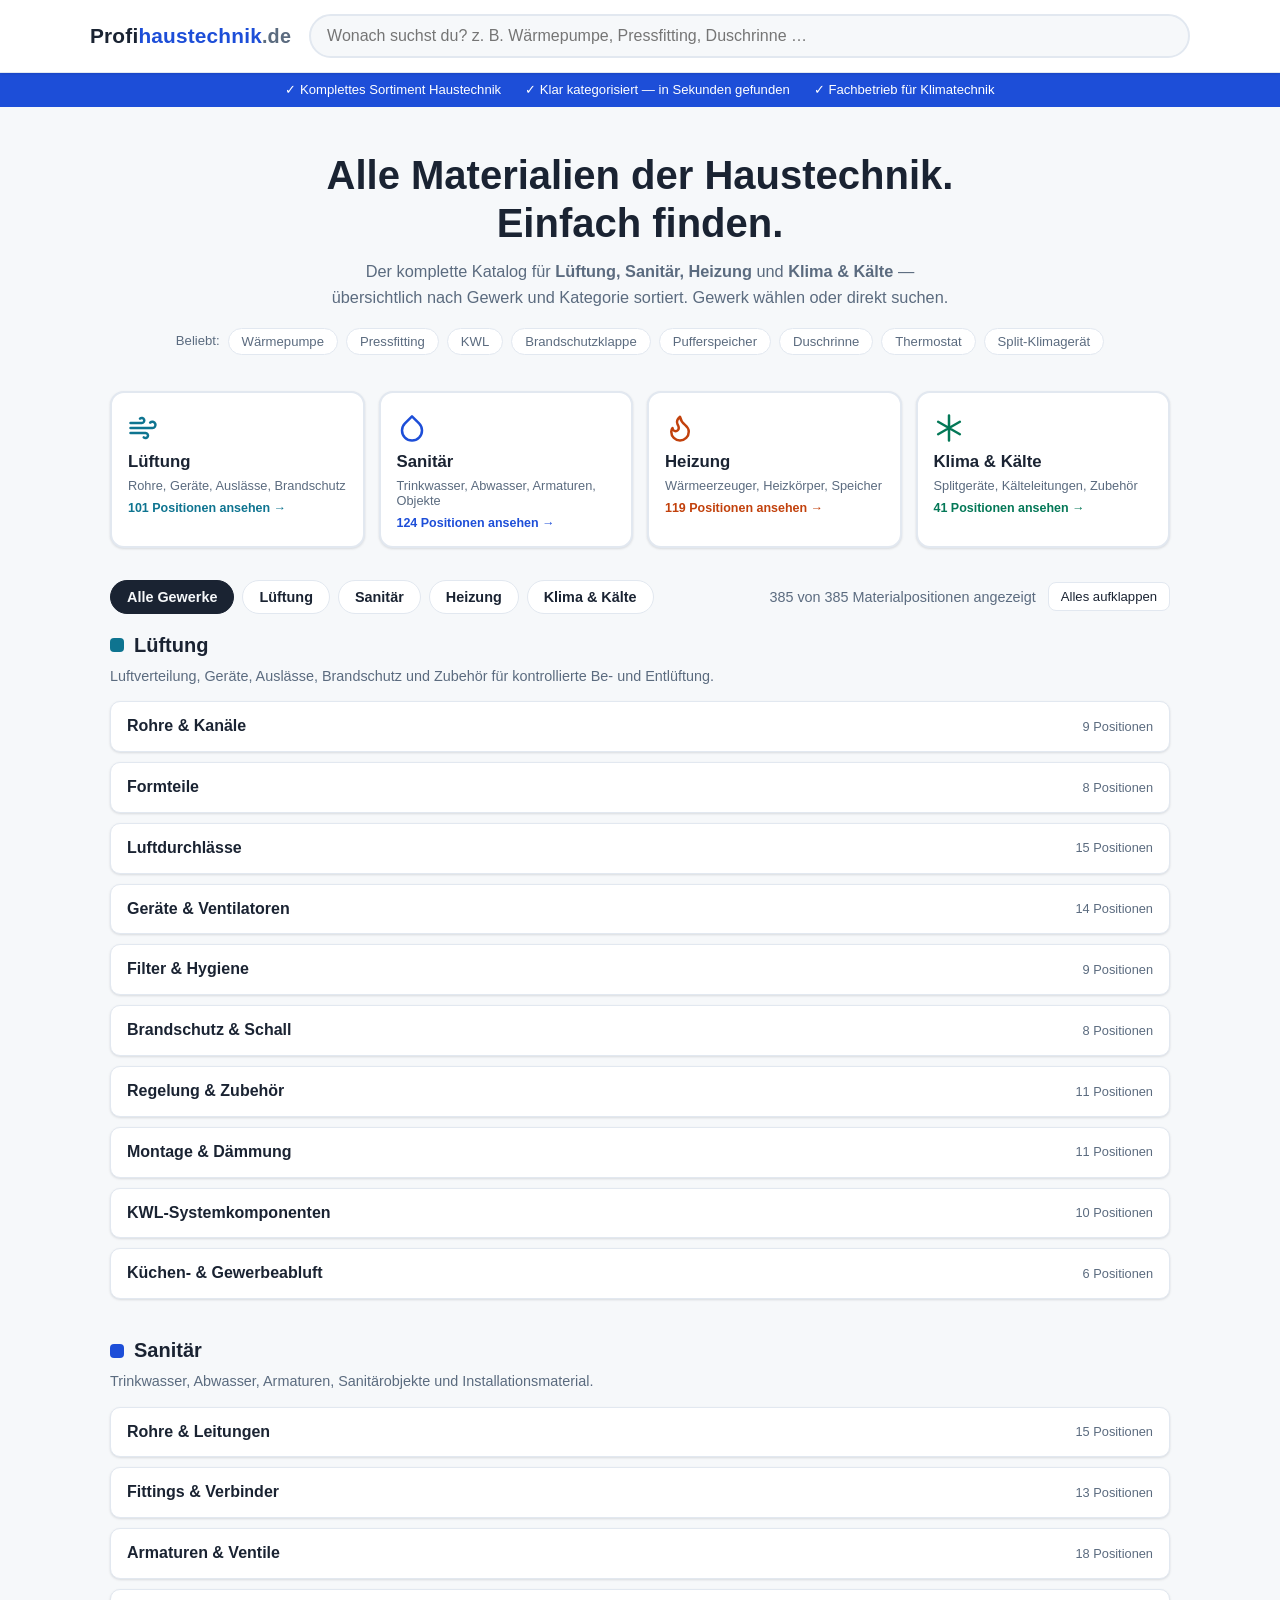
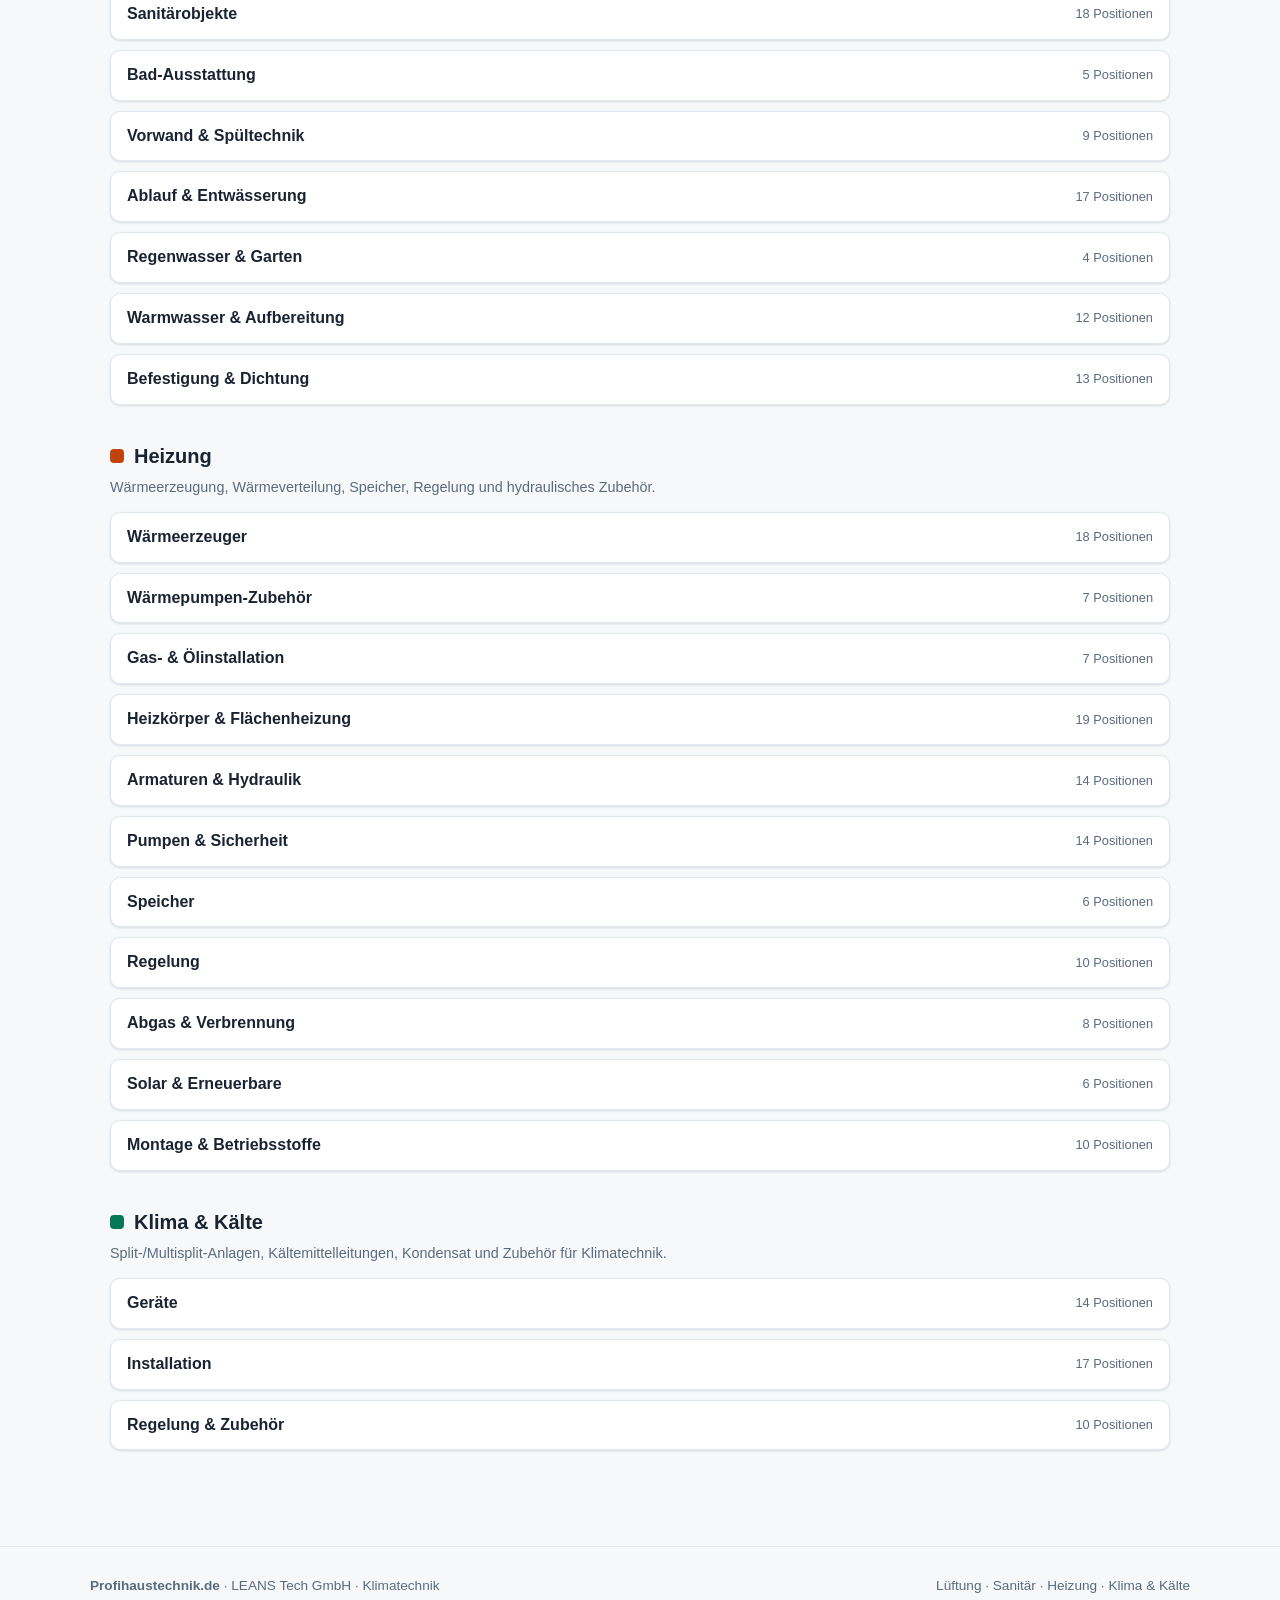
==== commit 46a9eff0: "Katalog auf 385 Artikel in 34 Kategorien erweitern Sortimente nach Vorbild der großen SHK-Händler er" ====
--- a/website/index.html
+++ b/website/index.html
@@ -398,6 +398,10 @@
   ["lueftung","Luftdurchlässe","Überströmluftdurchlass (Tür/Wand)","Schallschutz-Ausführung"],
   ["lueftung","Luftdurchlässe","Kombigitter Außen-/Fortluft","für KWL-Fassadenabschluss"],
   ["lueftung","Luftdurchlässe","Dachhaube / Dachdurchführung","mit Bleipfanne/Flansch"],
+  ["lueftung","Luftdurchlässe","Designgitter Edelstahl","pulverbeschichtet, Sichtbereiche"],
+  ["lueftung","Luftdurchlässe","Selbsttätige Jalousieklappe","Außenabschluss"],
+  ["lueftung","Luftdurchlässe","Fensterfalzlüfter","freie Lüftung n. DIN 1946-6"],
+  ["lueftung","Luftdurchlässe","ALD Außenluftdurchlass Wand","mit Schalldämmung"],
   ["lueftung","Geräte & Ventilatoren","KWL-Gerät mit Wärmerückgewinnung","zentral, bis 90 % WRG"],
   ["lueftung","Geräte & Ventilatoren","Dezentrales Lüftungsgerät (Pendellüfter)","paarweiser Betrieb, Keramikspeicher"],
   ["lueftung","Geräte & Ventilatoren","Rohrventilator","DN 100–400, halbradial"],
@@ -408,17 +412,27 @@
   ["lueftung","Geräte & Ventilatoren","Radialventilator","Druckstark für lange Netze"],
   ["lueftung","Geräte & Ventilatoren","Dunstabzugshaube / Ablufthaube","Küche, gewerblich & privat"],
   ["lueftung","Geräte & Ventilatoren","Luftreiniger / Umluftgerät","HEPA-Ausführung"],
+  ["lueftung","Geräte & Ventilatoren","EC-Ventilator energiesparend","stufenlos regelbar"],
+  ["lueftung","Geräte & Ventilatoren","ATEX-Ventilator explosionsgeschützt","Sonderanwendungen"],
+  ["lueftung","Geräte & Ventilatoren","Luftschleier / Torluftschleier","Eingangsbereiche"],
+  ["lueftung","Geräte & Ventilatoren","Deckenventilator Destratifikation","Hallen"],
   ["lueftung","Filter & Hygiene","Filtermatte G4 / Grobstaub","Zuschnitt & Kassette"],
   ["lueftung","Filter & Hygiene","Taschenfilter M5 / F7 (ePM10/ePM1)","für zentrale Geräte"],
   ["lueftung","Filter & Hygiene","Aktivkohlefilter","Geruchsbindung"],
   ["lueftung","Filter & Hygiene","HEPA-Filter H13/H14","Reinraum/Hygiene"],
   ["lueftung","Filter & Hygiene","Fettfilter Metall","Küchenabluft, spülbar"],
   ["lueftung","Filter & Hygiene","Ersatzfilter-Sets KWL","gerätespezifisch"],
+  ["lueftung","Filter & Hygiene","Filterwächter / Wechselanzeige","optisch/digital"],
+  ["lueftung","Filter & Hygiene","Reinigungs- & Desinfektionsset","Hygiene nach VDI 6022"],
+  ["lueftung","Filter & Hygiene","Pollenfilter-Aufsatz","für Allergiker"],
   ["lueftung","Brandschutz & Schall","Brandschutzklappe (BSK)","EI90/EI120, mit Schmelzlot o. Motor"],
   ["lueftung","Brandschutz & Schall","Absperrvorrichtung K90","für Lüftungsleitungen"],
   ["lueftung","Brandschutz & Schall","Rohrschalldämpfer","gedämmt, DN 80–400"],
   ["lueftung","Brandschutz & Schall","Kulissenschalldämpfer","für Rechteckkanal"],
   ["lueftung","Brandschutz & Schall","Telefonieschalldämpfer","gegen Schallübertragung"],
+  ["lueftung","Brandschutz & Schall","Entrauchungsklappe","MRA/NRA-Anlagen"],
+  ["lueftung","Brandschutz & Schall","Kanalrauchmelder","Auslösung Brandschutzklappe"],
+  ["lueftung","Brandschutz & Schall","Segeltuchstutzen / flexible Verbinder","Schwingungsentkopplung"],
   ["lueftung","Regelung & Zubehör","Volumenstromregler (VVS/KVS)","mechanisch/motorisch"],
   ["lueftung","Regelung & Zubehör","Absperrklappe / Drosselklappe","Hand & Stellmotor"],
   ["lueftung","Regelung & Zubehör","Rückschlagklappe","selbsttätig"],
@@ -427,6 +441,9 @@
   ["lueftung","Regelung & Zubehör","Differenzdruckwächter","Filterüberwachung"],
   ["lueftung","Regelung & Zubehör","Stufenschalter / Drehzahlsteller","Trafo & elektronisch"],
   ["lueftung","Regelung & Zubehör","Nachheizregister (elektrisch/Wasser)","Zulufterwärmung"],
+  ["lueftung","Regelung & Zubehör","VOC-/Mischgas-Sensor","Luftqualität"],
+  ["lueftung","Regelung & Zubehör","Zeitschaltuhr / Intervallsteuerung","UP/AP"],
+  ["lueftung","Regelung & Zubehör","Konstantdruck-/Bedarfsregelung","für Ventilatoren"],
   ["lueftung","Montage & Dämmung","Rohrschelle mit Gummieinlage","körperschallgedämmt"],
   ["lueftung","Montage & Dämmung","Montageband / Lochband","verzinkt"],
   ["lueftung","Montage & Dämmung","Bride / Spannschelle","Schnellverbindung"],
@@ -435,6 +452,25 @@
   ["lueftung","Montage & Dämmung","Kautschuk-Dämmung selbstklebend","Kondensatschutz"],
   ["lueftung","Montage & Dämmung","Alu-Klebeband / Dichtband","hitzebeständig"],
   ["lueftung","Montage & Dämmung","Dichtmanschette / Dichtlippe (EPDM)","für Safe-Verbindungen"],
+  ["lueftung","Montage & Dämmung","Schnellspannband / Klettband","Flexrohr-Montage"],
+  ["lueftung","Montage & Dämmung","Brandschutz-Dämmschale","Abschottung Decken/Wände"],
+  ["lueftung","Montage & Dämmung","Wandhülse / Kernbohrungs-Zubehör","alle Nennweiten"],
+  ["lueftung","KWL-Systemkomponenten","Luftverteiler Zuluft/Abluft","6–15 Anschlüsse DN 75/90"],
+  ["lueftung","KWL-Systemkomponenten","Schalldämpfer-Verteilerbox","gedämmt, mit Stutzen"],
+  ["lueftung","KWL-Systemkomponenten","Flachovalrohr-System","51×114 / 52×132 mm + Formteile"],
+  ["lueftung","KWL-Systemkomponenten","Boden-/Wand-/Deckenauslass KWL","mit Designgitter"],
+  ["lueftung","KWL-Systemkomponenten","Tunnelbogen / Verbinder DN 75/90","für Rundrohrsystem"],
+  ["lueftung","KWL-Systemkomponenten","Revisions-/Putzdeckel","Reinigungsöffnung"],
+  ["lueftung","KWL-Systemkomponenten","Enthalpie-Wärmetauscher","Feuchterückgewinnung"],
+  ["lueftung","KWL-Systemkomponenten","Sommer-Bypass-Modul","gerätespezifisch"],
+  ["lueftung","KWL-Systemkomponenten","Elektrisches Vorheizregister","Frostschutz KWL"],
+  ["lueftung","KWL-Systemkomponenten","Sole-Erdwärmetauscher-Set","Luft-Vorkonditionierung"],
+  ["lueftung","Küchen- & Gewerbeabluft","Mauerkasten mit Rückstauklappe","Energiespar-Ausführung"],
+  ["lueftung","Küchen- & Gewerbeabluft","Abluft-Set Dunstabzug komplett","DN 125/150"],
+  ["lueftung","Küchen- & Gewerbeabluft","Umluft-Set mit Aktivkohle","Nachrüstung"],
+  ["lueftung","Küchen- & Gewerbeabluft","Gewerbe-Ablufthaube Edelstahl","mit Fettfangfilter"],
+  ["lueftung","Küchen- & Gewerbeabluft","Gastro-Abluftkanal Edelstahl","mit Revisionsteilen"],
+  ["lueftung","Küchen- & Gewerbeabluft","Fettabscheidung Brandschutz","Küchenabluft-Anlagen"],
 
   // ============ SANITÄR ============
   ["sanitaer","Rohre & Leitungen","Kupferrohr","12–54 mm, Stange & Ring"],
@@ -460,6 +496,11 @@
   ["sanitaer","Fittings & Verbinder","Übergangsstück AG/IG","Metall-Kunststoff"],
   ["sanitaer","Fittings & Verbinder","HT-/KG-Formteile","Bogen, Abzweig, Muffe, Übergänge"],
   ["sanitaer","Fittings & Verbinder","Langmuffe / Schiebemuffe / Doppelmuffe","Reparatur"],
+  ["sanitaer","Fittings & Verbinder","Reparaturkupplung / Rohrbruchschelle","Notfall-Abdichtung"],
+  ["sanitaer","Fittings & Verbinder","Anbohrschelle","nachträglicher Abzweig"],
+  ["sanitaer","Fittings & Verbinder","Isolier-/Trennverschraubung","Korrosionsschutz"],
+  ["sanitaer","Rohre & Leitungen","Flexschlauch / Panzerschlauch","DVGW, 3/8″–1″"],
+  ["sanitaer","Rohre & Leitungen","Ringraumdichtung / Mauerdurchführung","Hausanschluss"],
   ["sanitaer","Armaturen & Ventile","Eckventil 3/8″ / 1/2″","mit/ohne Schubrosette"],
   ["sanitaer","Armaturen & Ventile","Kugelhahn / Absperrhahn","1/4″–2″, mit Entleerung"],
   ["sanitaer","Armaturen & Ventile","Freistromventil (KFR)","mit Rückflussverhinderer"],
@@ -473,6 +514,11 @@
   ["sanitaer","Armaturen & Ventile","Unterputz-Armatur / UP-Körper","inkl. Fertigset"],
   ["sanitaer","Armaturen & Ventile","Auslaufventil / Gartenventil","frostsichere Außenarmatur"],
   ["sanitaer","Armaturen & Ventile","Elektronische Armatur (Sensor)","berührungslos"],
+  ["sanitaer","Armaturen & Ventile","Küchenarmatur mit Auszugsbrause","Hoch-/Niederdruck"],
+  ["sanitaer","Armaturen & Ventile","Geräteventil Waschmaschine/Spüler","mit Rückflussverhinderer"],
+  ["sanitaer","Armaturen & Ventile","Kochend-Wasser-/Filterarmatur","3-in-1-Systeme"],
+  ["sanitaer","Armaturen & Ventile","Selbstschlussarmatur","öffentliche Sanitärräume"],
+  ["sanitaer","Armaturen & Ventile","Automatische Hygienespülung","Stagnationsvermeidung"],
   ["sanitaer","Sanitärobjekte","Wand-WC / Stand-WC","spülrandlos, Tiefspüler"],
   ["sanitaer","Sanitärobjekte","WC-Sitz mit Absenkautomatik","Duroplast"],
   ["sanitaer","Sanitärobjekte","Dusch-WC","mit Duschfunktion"],
@@ -484,12 +530,27 @@
   ["sanitaer","Sanitärobjekte","Duschabtrennung / Glaswand","Walk-In & Falttür"],
   ["sanitaer","Sanitärobjekte","Küchenspüle Edelstahl/Granit","Einbau & Unterbau"],
   ["sanitaer","Sanitärobjekte","Ausgussbecken","HWR/Keller"],
+  ["sanitaer","Sanitärobjekte","Bidet","Wand/Stand"],
+  ["sanitaer","Sanitärobjekte","Waschtischunterschrank / Badmöbel-Set","alle Breiten"],
+  ["sanitaer","Sanitärobjekte","Spiegelschrank / LED-Lichtspiegel","mit Steckdose"],
+  ["sanitaer","Sanitärobjekte","Barrierefrei-Set (Stützklappgriff, erhöhtes WC)","DIN 18040"],
+  ["sanitaer","Sanitärobjekte","Duschsitz / Einstiegshilfe","barrierefrei"],
+  ["sanitaer","Sanitärobjekte","Duschsystem / Regenbrause-Set","Kopf- + Handbrause"],
+  ["sanitaer","Sanitärobjekte","Brauseschlauch / Brausestange / Handbrause","Ersatz & Zubehör"],
+  ["sanitaer","Bad-Ausstattung","Handtuchhalter / Accessoire-Serien","Chrom/Schwarz matt"],
+  ["sanitaer","Bad-Ausstattung","WC-Bürstengarnitur / Papierhalter","Wandmontage"],
+  ["sanitaer","Bad-Ausstattung","Seifenspender (manuell/Sensor)","AP/UP"],
+  ["sanitaer","Bad-Ausstattung","Kosmetikspiegel mit Wandarm","LED-Ausführung"],
+  ["sanitaer","Bad-Ausstattung","Duschablagen / Körbe","Klemm-/Bohrmontage"],
   ["sanitaer","Vorwand & Spültechnik","Vorwandelement WC (UP-Spülkasten)","Bauhöhe 82–112 cm"],
   ["sanitaer","Vorwand & Spültechnik","Vorwandelement Waschtisch/Urinal/Bidet","selbsttragend"],
   ["sanitaer","Vorwand & Spültechnik","Betätigungsplatte","2-Mengen-Spülung"],
   ["sanitaer","Vorwand & Spültechnik","Aufputz-Spülkasten","tiefhängend"],
   ["sanitaer","Vorwand & Spültechnik","Montagerahmen / Traversen","Systemschienen"],
   ["sanitaer","Vorwand & Spültechnik","Schallschutz-Set WC/WT","Entkopplung"],
+  ["sanitaer","Vorwand & Spültechnik","Hygienespülung für UP-Spülkasten","integriert"],
+  ["sanitaer","Vorwand & Spültechnik","WC-Geruchsabsaugung","über Spülkasten"],
+  ["sanitaer","Vorwand & Spültechnik","Bauschutz-Set / Abdeckplatten","Rohbauphase"],
   ["sanitaer","Ablauf & Entwässerung","Röhrensiphon / Flaschensiphon","Waschtisch/Spüle"],
   ["sanitaer","Ablauf & Entwässerung","Raumsparsiphon / Unterputzsiphon","Möbel-geeignet"],
   ["sanitaer","Ablauf & Entwässerung","Ablaufgarnitur Wanne/Dusche","mit Überlauf"],
@@ -501,6 +562,16 @@
   ["sanitaer","Ablauf & Entwässerung","Dachablauf / Gully","Flachdachentwässerung"],
   ["sanitaer","Ablauf & Entwässerung","Regenrinne & Fallrohr","Zink/Kunststoff"],
   ["sanitaer","Ablauf & Entwässerung","Lüftungsheber / Rohrbelüfter","Belüftungsventil DN 50–100"],
+  ["sanitaer","Ablauf & Entwässerung","UP-Siphon Waschgeräte","Waschmaschine/Spülmaschine"],
+  ["sanitaer","Ablauf & Entwässerung","Kondensat-Siphon (Klima/Brennwert)","mit Kugelverschluss"],
+  ["sanitaer","Ablauf & Entwässerung","Reinigungsrohr / Revisionsöffnung","HT/KG/SML"],
+  ["sanitaer","Ablauf & Entwässerung","Rinnenzubehör (Laubschutz, Stutzen, Winkel)","Zink/Kunststoff"],
+  ["sanitaer","Ablauf & Entwässerung","Hof-/Linienentwässerung außen","begehbar/befahrbar"],
+  ["sanitaer","Ablauf & Entwässerung","Tauchpumpe / Kellerentwässerung","mit Schwimmerschalter"],
+  ["sanitaer","Regenwasser & Garten","Regenwassertank / Zisterne","Erdtank & Wandtank"],
+  ["sanitaer","Regenwasser & Garten","Regenwassernutzungsanlage","Hauswasserwerk + Filter"],
+  ["sanitaer","Regenwasser & Garten","Gartenwasserzähler-Set","absetzbar"],
+  ["sanitaer","Regenwasser & Garten","Versickerungsrigole","Modulsystem"],
   ["sanitaer","Warmwasser & Aufbereitung","Durchlauferhitzer elektronisch","18/21/24 kW"],
   ["sanitaer","Warmwasser & Aufbereitung","Klein-Durchlauferhitzer / Untertischgerät","5-l-Boiler"],
   ["sanitaer","Warmwasser & Aufbereitung","Warmwasserspeicher elektrisch","30–300 l"],
@@ -510,6 +581,9 @@
   ["sanitaer","Warmwasser & Aufbereitung","Enthärtungsanlage (Ionentauscher)","mit Regeneriersalz"],
   ["sanitaer","Warmwasser & Aufbereitung","Dosieranlage / Mineralstoffdosierung","Korrosionsschutz"],
   ["sanitaer","Warmwasser & Aufbereitung","UV-Entkeimung","Legionellenschutz"],
+  ["sanitaer","Warmwasser & Aufbereitung","Thermische Desinfektion / Legionellenschaltung","Zubehör"],
+  ["sanitaer","Warmwasser & Aufbereitung","Umkehrosmose-Anlage","Reinstwasser"],
+  ["sanitaer","Warmwasser & Aufbereitung","Filterkartuschen (Sediment/Aktivkohle)","Ersatzbedarf"],
   ["sanitaer","Befestigung & Dichtung","Rohrschelle mit Dämmeinlage","M8/M10-Anschluss"],
   ["sanitaer","Befestigung & Dichtung","Montageschiene & Konsolen","C-Profil-System"],
   ["sanitaer","Befestigung & Dichtung","Gewindestange / Dübel / Stockschraube","Befestigungsmaterial"],
@@ -520,6 +594,9 @@
   ["sanitaer","Befestigung & Dichtung","Verbundabdichtung / Dichtband / Dichtmanschette","Dusche nach DIN 18534"],
   ["sanitaer","Befestigung & Dichtung","Brandschutzmanschette Abwasser","R30–R120"],
   ["sanitaer","Befestigung & Dichtung","Rohrdämmung Trinkwasser (PE/Kautschuk)","nach GEG-Vorgabe"],
+  ["sanitaer","Befestigung & Dichtung","Schallschutz-Pads / Unterlagen","Objekte & Armaturen"],
+  ["sanitaer","Befestigung & Dichtung","Montagekleber / Hybridkleber","Bad-Montage"],
+  ["sanitaer","Befestigung & Dichtung","Kombischott / Brandabschottung","Rohrdurchführungen"],
 
   // ============ HEIZUNG ============
   ["heizung","Wärmeerzeuger","Gas-Brennwerttherme","wandhängend 15–50 kW"],
@@ -536,6 +613,24 @@
   ["heizung","Wärmeerzeuger","Fernwärme-Übergabestation","direkt/indirekt"],
   ["heizung","Wärmeerzeuger","BHKW (Blockheizkraftwerk)","Strom + Wärme"],
   ["heizung","Wärmeerzeuger","Hybridgerät Gas + Wärmepumpe","kombiniert"],
+  ["heizung","Wärmeerzeuger","Gas-Kombitherme","Heizung + Warmwasser"],
+  ["heizung","Wärmeerzeuger","Infrarotheizung","elektrische Direktheizung"],
+  ["heizung","Wärmeerzeuger","Elektro-Konvektor / Frostwächter","mobil & Wandmontage"],
+  ["heizung","Wärmeerzeuger","Kaminofen wasserführend","mit Wärmetauscher"],
+  ["heizung","Wärmepumpen-Zubehör","WP-Bodenkonsole / Wandhalter","schwingungsentkoppelt"],
+  ["heizung","Wärmepumpen-Zubehör","Schwingungsdämpfer / Flexanschlüsse","Schallschutz"],
+  ["heizung","Wärmepumpen-Zubehör","Kondensatwanne mit Begleitheizung","Frostschutz Außengerät"],
+  ["heizung","Wärmepumpen-Zubehör","WP-Schutzhaube / Designverkleidung","für Außengeräte"],
+  ["heizung","Wärmepumpen-Zubehör","SG-Ready-/EVU-Sperre-Zubehör","Energiemanagement"],
+  ["heizung","Wärmepumpen-Zubehör","Soleverteiler / Erdsonden-Zubehör","Sole-Kreis"],
+  ["heizung","Wärmepumpen-Zubehör","Solekonzentrat (Glykol-Fertiggemisch)","bis −15 °C"],
+  ["heizung","Gas- & Ölinstallation","Gasrohr & Gas-Pressfitting","Edelstahl/Kupfer, DVGW"],
+  ["heizung","Gas- & Ölinstallation","Gaskugelhahn mit TAE","thermisch erhöhte Sicherheit"],
+  ["heizung","Gas- & Ölinstallation","Gasströmungswächter","K-Wert nach Leitungslänge"],
+  ["heizung","Gas- & Ölinstallation","Gassteckdose","Küche/Terrasse"],
+  ["heizung","Gas- & Ölinstallation","Flüssiggas-Zubehör (Regler, Schlauch)","Propan"],
+  ["heizung","Gas- & Ölinstallation","Ölleitung / Ölfilter / Heizölentlüfter","Einstrangsystem"],
+  ["heizung","Gas- & Ölinstallation","Tankanzeige / Grenzwertgeber","Füllstandsüberwachung"],
   ["heizung","Heizkörper & Flächenheizung","Flachheizkörper (Typ 11/21/22/33)","alle Baumaße"],
   ["heizung","Heizkörper & Flächenheizung","Ventilheizkörper","mit integriertem Ventil"],
   ["heizung","Heizkörper & Flächenheizung","Röhrenradiator","klassisch/Design"],
@@ -550,6 +645,11 @@
   ["heizung","Heizkörper & Flächenheizung","Wandheizung / Deckenheizung","Trockenbau-Register"],
   ["heizung","Heizkörper & Flächenheizung","Estrichzusatz / Fließestrich-Additiv","für FBH"],
   ["heizung","Heizkörper & Flächenheizung","Heizkörperkonsole / Befestigung","Wand & Stand"],
+  ["heizung","Heizkörper & Flächenheizung","Designheizkörper vertikal","Wohnraum"],
+  ["heizung","Heizkörper & Flächenheizung","Elektro-Heizstab für Badheizkörper","mit Thermostat"],
+  ["heizung","Heizkörper & Flächenheizung","Heizkörper-Kleinteile (Stopfen, Reduzierungen)","Sortiment"],
+  ["heizung","Heizkörper & Flächenheizung","Elektrische Fußbodenheizung (Heizmatte)","Bad-Nachrüstung"],
+  ["heizung","Heizkörper & Flächenheizung","Trockenbau-FBH-System","geringe Aufbauhöhe"],
   ["heizung","Armaturen & Hydraulik","Thermostatventil (Durchgang/Eck/Axial)","voreinstellbar"],
   ["heizung","Armaturen & Hydraulik","Thermostatkopf","Standard, Behördenmodell, Fernfühler"],
   ["heizung","Armaturen & Hydraulik","Elektronischer Heizkörperthermostat","programmierbar/Smart"],
@@ -576,6 +676,8 @@
   ["heizung","Pumpen & Sicherheit","Schlammabscheider (magnetisch)","Magnetitschutz"],
   ["heizung","Pumpen & Sicherheit","Heizungsfilter / Schmutzfänger","Schrägsitz"],
   ["heizung","Pumpen & Sicherheit","Nachspeiseeinheit / Systemtrenner Heizung","automatische Füllung"],
+  ["heizung","Pumpen & Sicherheit","Druckhaltestation automatisch","Großanlagen"],
+  ["heizung","Pumpen & Sicherheit","Vakuum-Entgasungsautomat","Großanlagen"],
   ["heizung","Speicher","Pufferspeicher","300–2000 l, mit/ohne Register"],
   ["heizung","Speicher","Warmwasserspeicher (monovalent/bivalent)","150–500 l, emailliert"],
   ["heizung","Speicher","Hygienespeicher / Kombispeicher","mit Edelstahlwellrohr"],
@@ -589,6 +691,9 @@
   ["heizung","Regelung","Einzelraumregelung Funk-Set","Verteilerleiste + Regler"],
   ["heizung","Regelung","Anlegefühler / Tauchfühler / Hülsen","PT1000/NTC"],
   ["heizung","Regelung","Wärmemengenzähler","Ultraschall, eichfähig"],
+  ["heizung","Regelung","Funk-Einzelraumregelung Set + Gateway","smart, App-fähig"],
+  ["heizung","Regelung","Schnittstellenmodule (0–10 V, OpenTherm, Modbus)","Regler-Anbindung"],
+  ["heizung","Regelung","PV-Energiemanager / Heizstab-Regler","Eigenverbrauchsoptimierung"],
   ["heizung","Abgas & Verbrennung","Abgassystem Kunststoff (PP)","Brennwert, DN 60/100–110/160"],
   ["heizung","Abgas & Verbrennung","LAS-System konzentrisch","raumluftunabhängig"],
   ["heizung","Abgas & Verbrennung","Edelstahl-Abgasrohr","einwandig/doppelwandig"],
@@ -610,6 +715,9 @@
   ["heizung","Montage & Betriebsstoffe","Frostschutz Wärmeträger","für WP-Außenleitungen"],
   ["heizung","Montage & Betriebsstoffe","Heizkörperlack / Reparatur-Set","weiß RAL 9016"],
   ["heizung","Montage & Betriebsstoffe","Entlüftungsschlüssel / Serviceteile","Kleinmaterial"],
+  ["heizung","Montage & Betriebsstoffe","Set hydraulischer Abgleich (Messgerät)","Ventileinstellung"],
+  ["heizung","Montage & Betriebsstoffe","Füll-/Spüladapter & Schläuche","Inbetriebnahme"],
+  ["heizung","Montage & Betriebsstoffe","Magnetflansch-Wasserbehandlung","Nachrüstung Bestand"],
 
   // ============ KLIMA & KÄLTE ============
   ["klima","Geräte","Split-Klimagerät (Single)","Wandgerät 2,5–7 kW, Inverter"],
@@ -621,6 +729,11 @@
   ["klima","Geräte","Mobiles Klimagerät / Monoblock","mit Abluftschlauch"],
   ["klima","Geräte","Kaltwassersatz (Chiller)","Prozess-/Gebäudekühlung"],
   ["klima","Geräte","Luftentfeuchter / Bautrockner","Kondensationsprinzip"],
+  ["klima","Geräte","Reversibles WP-Klimagerät","Heizen + Kühlen"],
+  ["klima","Geräte","Standtruhe Doppelfunktion","Boden-/Deckenmontage"],
+  ["klima","Geräte","Präzisionsklimagerät Serverraum","redundanzfähig"],
+  ["klima","Geräte","Keller-/Weinkühlgerät","Sonderanwendung"],
+  ["klima","Geräte","Kühlzelle mit steckerfertigem Aggregat","Gewerbekälte"],
   ["klima","Installation","Kältemittelleitung Kupfer (Paar)","1/4″–5/8″, gedämmt"],
   ["klima","Installation","Kältemittel R32 / R410A / R290","Flasche, sachkundepflichtig"],
   ["klima","Installation","Bördel-Verschraubungen & Werkzeug","Bördelgerät, Drehmoment"],
@@ -631,12 +744,23 @@
   ["klima","Installation","Kanalsystem / Kabelkanal Kälteleitung","Optikabdeckung außen"],
   ["klima","Installation","Wanddurchführung / Kernbohrzubehör","Abdichtung"],
   ["klima","Installation","UV-beständige Leitungsdämmung","für Außenbereich"],
+  ["klima","Installation","Vorkonfektionierter Leitungssatz (Quick-Connect)","werkzeugarme Montage"],
+  ["klima","Installation","Kältemittel-Absauggerät (Recovery)","F-Gase-konform"],
+  ["klima","Installation","Hartlöt-Zubehör (Silberlot, Stickstoff-Spülung)","Kälteleitungen"],
+  ["klima","Installation","Schauglas / Filtertrockner","Kältekreis-Komponenten"],
+  ["klima","Installation","Magnet-/Expansionsventil (TEV/EEV)","Kältekreis"],
+  ["klima","Installation","Digitale Monteurhilfe / Manometerbatterie","R32/R410A-Skalen"],
+  ["klima","Installation","Dachdurchführung / Außenkanal-Set","UV-fest"],
   ["klima","Regelung & Zubehör","IR-Fernbedienung / Wandregler","gerätespezifisch"],
   ["klima","Regelung & Zubehör","WLAN-Modul / Smart-Steuerung","App-Anbindung"],
   ["klima","Regelung & Zubehör","Vakuumpumpe & Monteurhilfe","Inbetriebnahme"],
   ["klima","Regelung & Zubehör","Dichtheitsprüfung (Stickstoff/Lecksuchspray)","nach F-Gase-VO"],
   ["klima","Regelung & Zubehör","Ersatzfilter / Ionisator-Filter Innengerät","Hygiene"],
-  ["klima","Regelung & Zubehör","Kondensatwanne / Ablaufset","Nachrüstung"]
+  ["klima","Regelung & Zubehör","Kondensatwanne / Ablaufset","Nachrüstung"],
+  ["klima","Regelung & Zubehör","Zentralsteuerung / GLT-Adapter","Modbus/KNX"],
+  ["klima","Regelung & Zubehör","Fensterkontakt-/Präsenzmelder-Modul","Energiesparfunktion"],
+  ["klima","Regelung & Zubehör","Wartungsset (Verdampferreiniger, Desinfektion)","Hygiene"],
+  ["klima","Regelung & Zubehör","Universal-Ersatzfernbedienung","markenübergreifend"]
 ];
 
 const kategorienJeGewerk = {};
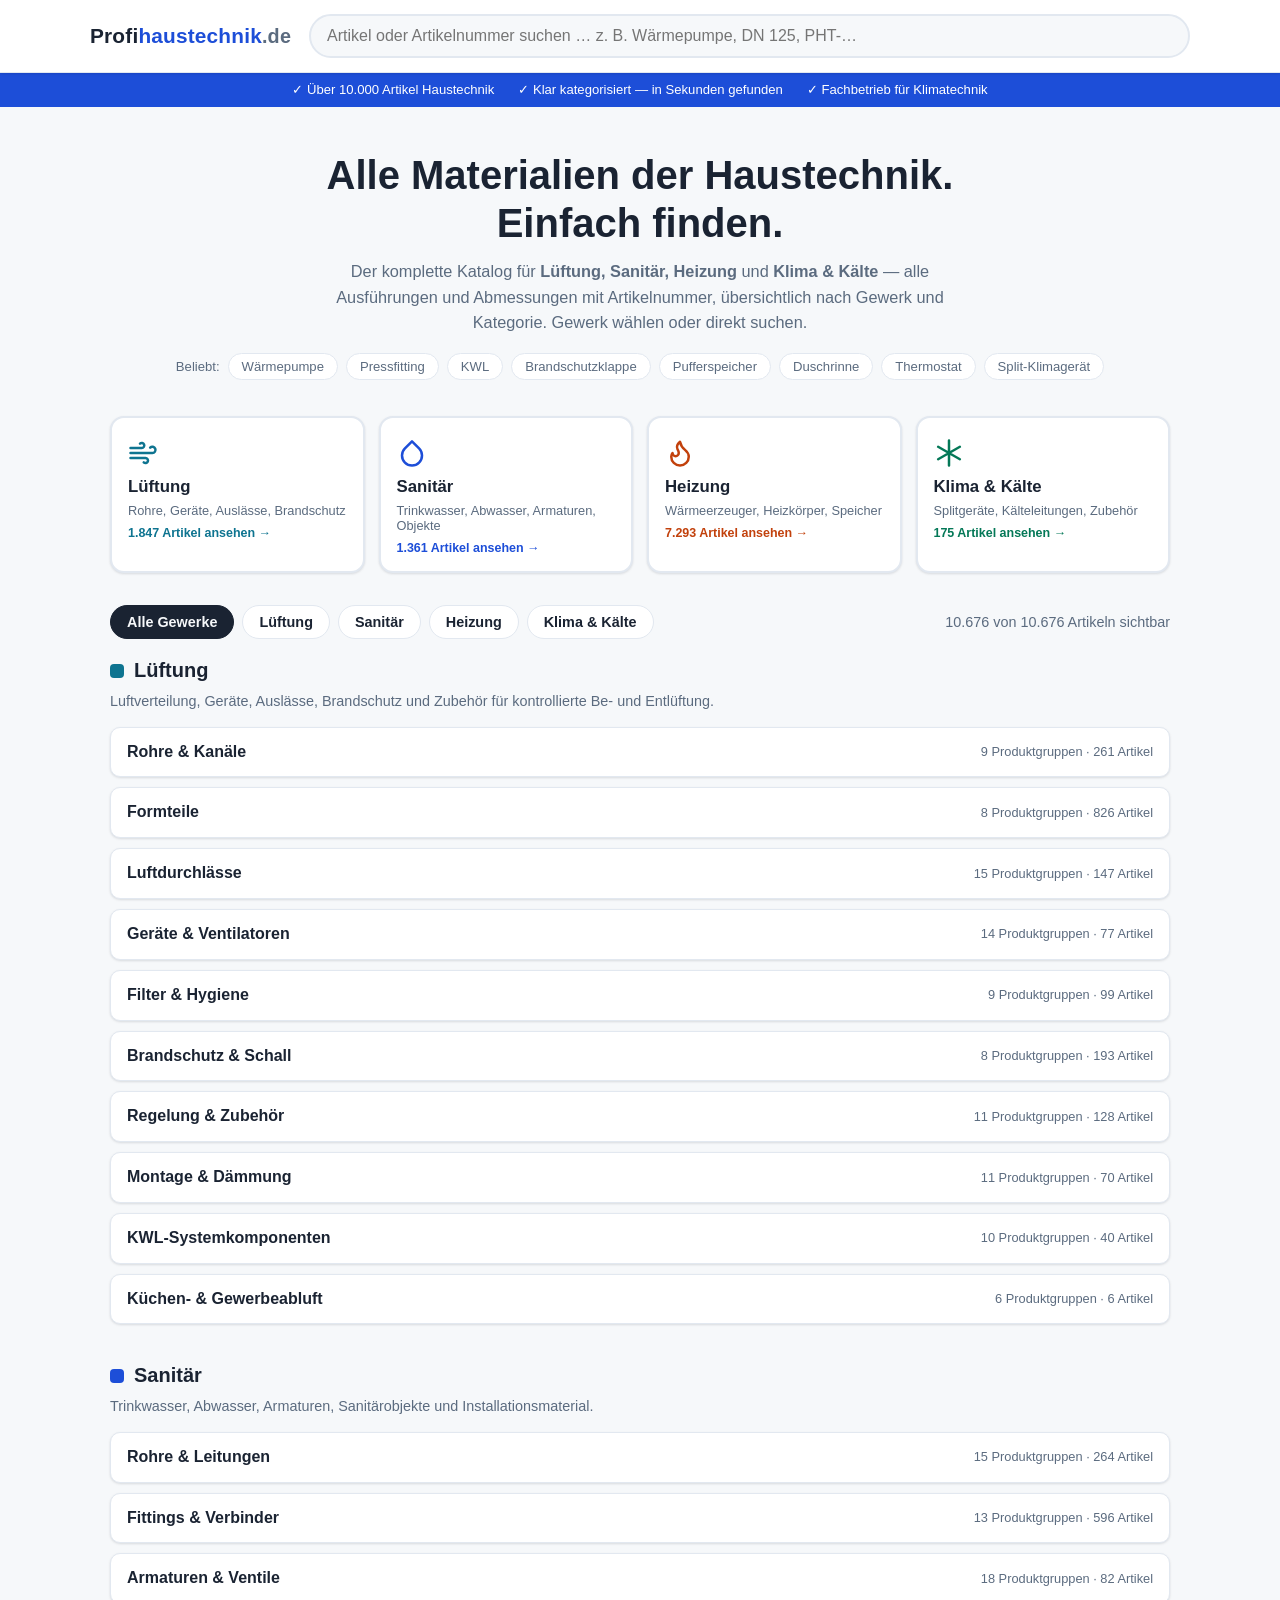
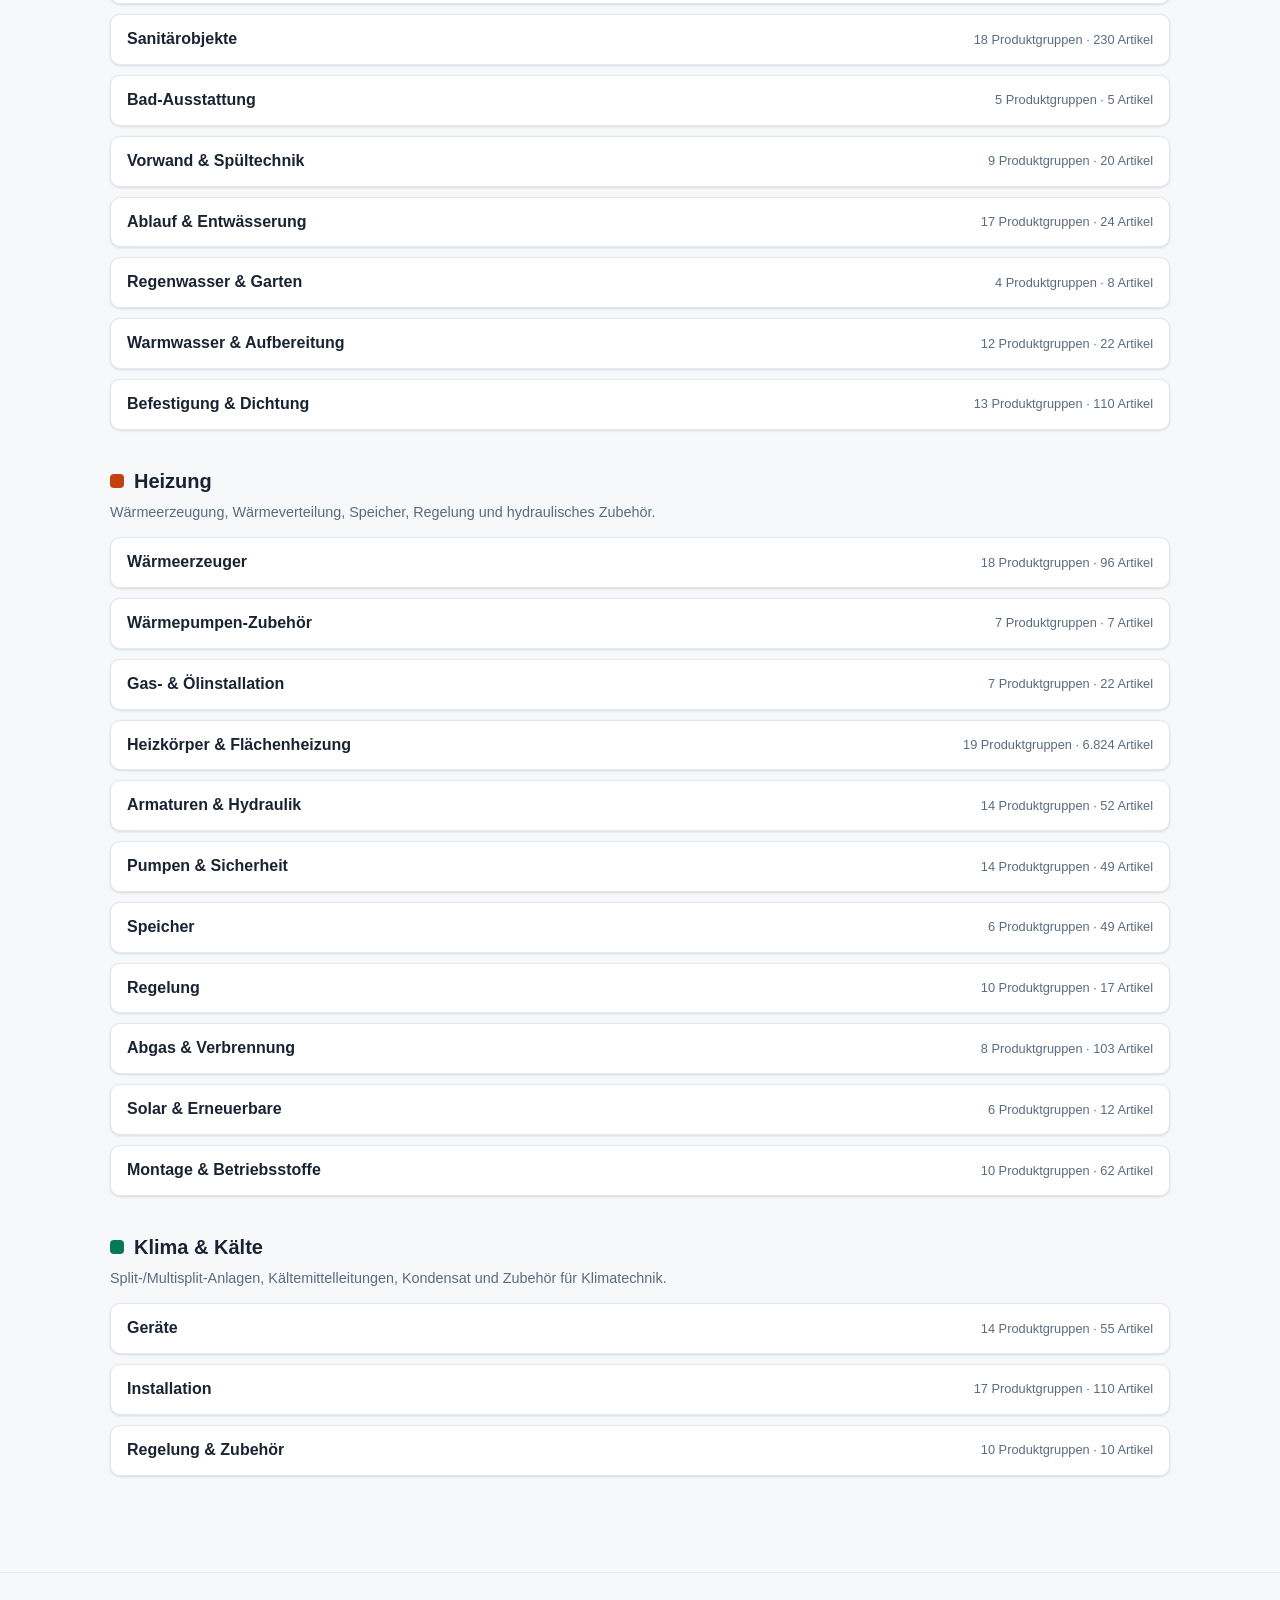
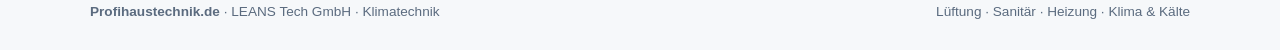
==== commit d740afc0: "Sortiment auf 10.676 Artikel skalieren, Amazon-Export und Integrations-Fahrplan - tools/artikel_gene" ====
--- a/website/index.html
+++ b/website/index.html
@@ -4,7 +4,7 @@
 <meta charset="UTF-8">
 <meta name="viewport" content="width=device-width, initial-scale=1.0">
 <title>Profihaustechnik.de — Materialien für Lüftung, Sanitär, Heizung & Klima</title>
-<meta name="description" content="Profihaustechnik.de: der komplette Materialkatalog für Lüftung, Sanitär, Heizung und Klima — klar kategorisiert, einfach zu finden. LEANS Tech GmbH.">
+<meta name="description" content="Profihaustechnik.de: über 10.000 Artikel für Lüftung, Sanitär, Heizung und Klima — klar kategorisiert, einfach zu finden. LEANS Tech GmbH.">
 <style>
   :root {
     --bg: #f6f8fa;
@@ -202,24 +202,6 @@
     display: none;
     z-index: 30;
   }
-  .chips { display: flex; gap: 8px; flex-wrap: wrap; }
-  .chip {
-    padding: 8px 16px;
-    border-radius: 999px;
-    border: 1px solid var(--border);
-    background: var(--surface);
-    color: var(--text);
-    cursor: pointer;
-    font-size: .9rem;
-    font-weight: 600;
-    transition: transform .08s;
-  }
-  .chip:active { transform: scale(.96); }
-  .chip.aktiv-alle { background: var(--accent); color: var(--bg); border-color: var(--accent); }
-  .chip.aktiv-lueftung { background: var(--lueftung); color: #fff; border-color: var(--lueftung); }
-  .chip.aktiv-sanitaer { background: var(--sanitaer); color: #fff; border-color: var(--sanitaer); }
-  .chip.aktiv-heizung { background: var(--heizung); color: #fff; border-color: var(--heizung); }
-  .chip.aktiv-klima { background: var(--klima); color: #fff; border-color: var(--klima); }
   main { max-width: 1100px; margin: 0 auto; padding: 24px 20px 60px; }
   .statistik { color: var(--muted); font-size: .9rem; }
   .gewerk { margin-bottom: 36px; }
@@ -258,7 +240,7 @@
   }
   .material-raster {
     display: grid;
-    grid-template-columns: repeat(auto-fill, minmax(240px, 1fr));
+    grid-template-columns: repeat(auto-fill, minmax(280px, 1fr));
     gap: 8px;
     padding: 12px 4px 4px;
   }
@@ -271,6 +253,52 @@
   }
   .material .name { font-weight: 600; font-size: .92rem; }
   .material .detail { color: var(--muted); font-size: .8rem; margin-top: 2px; }
+  .material .var-info {
+    display: flex;
+    justify-content: space-between;
+    align-items: center;
+    gap: 8px;
+    margin-top: 8px;
+    font-size: .78rem;
+    color: var(--muted);
+  }
+  .material .var-knopf {
+    border: 1px solid var(--border);
+    background: var(--bg);
+    color: var(--text);
+    border-radius: 6px;
+    padding: 3px 10px;
+    font-size: .76rem;
+    cursor: pointer;
+    white-space: nowrap;
+  }
+  .varianten { margin-top: 8px; border-top: 1px dashed var(--border); padding-top: 6px; }
+  .var-zeile {
+    display: flex;
+    justify-content: space-between;
+    gap: 10px;
+    font-size: .78rem;
+    padding: 3px 0;
+    border-bottom: 1px solid var(--border);
+  }
+  .var-zeile:last-of-type { border-bottom: none; }
+  .var-zeile .artnr {
+    color: var(--muted);
+    font-family: ui-monospace, "SF Mono", Consolas, monospace;
+    font-size: .72rem;
+    white-space: nowrap;
+  }
+  .mehr-knopf {
+    width: 100%;
+    margin-top: 6px;
+    border: 1px dashed var(--border);
+    background: none;
+    color: var(--muted);
+    border-radius: 6px;
+    padding: 5px;
+    font-size: .76rem;
+    cursor: pointer;
+  }
   .material.g-lueftung { border-left-color: var(--lueftung); }
   .material.g-sanitaer { border-left-color: var(--sanitaer); }
   .material.g-heizung { border-left-color: var(--heizung); }
@@ -299,7 +327,7 @@
   @media (max-width: 600px) {
     .logo { font-size: 1.1rem; }
     .usp-inner { gap: 8px; font-size: .75rem; }
-    .material-raster { grid-template-columns: 1fr 1fr; }
+    .material-raster { grid-template-columns: 1fr; }
     .kacheln { grid-template-columns: 1fr 1fr; }
   }
 </style>
@@ -309,13 +337,13 @@
 <header class="top">
   <div class="top-inner">
     <a class="logo" href="#" id="logoLink">Profi<span>haustechnik</span><em>.de</em></a>
-    <input id="suche" type="search" placeholder="Wonach suchst du? z. B. Wärmepumpe, Pressfitting, Duschrinne …" autocomplete="off">
+    <input id="suche" type="search" placeholder="Artikel oder Artikelnummer suchen … z. B. Wärmepumpe, DN 125, PHT-…" autocomplete="off">
   </div>
 </header>
 
 <div class="usp">
   <div class="usp-inner">
-    <span>✓ Komplettes Sortiment Haustechnik</span>
+    <span>✓ Über 10.000 Artikel Haustechnik</span>
     <span>✓ Klar kategorisiert — in Sekunden gefunden</span>
     <span>✓ Fachbetrieb für Klimatechnik</span>
   </div>
@@ -323,7 +351,7 @@
 
 <section class="hero">
   <h1>Alle Materialien der Haustechnik.<br>Einfach finden.</h1>
-  <p>Der komplette Katalog für <strong>Lüftung, Sanitär, Heizung</strong> und <strong>Klima &amp; Kälte</strong> — übersichtlich nach Gewerk und Kategorie sortiert. Gewerk wählen oder direkt suchen.</p>
+  <p>Der komplette Katalog für <strong>Lüftung, Sanitär, Heizung</strong> und <strong>Klima &amp; Kälte</strong> — alle Ausführungen und Abmessungen mit Artikelnummer, übersichtlich nach Gewerk und Kategorie. Gewerk wählen oder direkt suchen.</p>
   <div class="beliebt" id="beliebt"></div>
 </section>
 
@@ -331,14 +359,13 @@
 
 <main id="katalogStart">
   <div class="katalog-kopf">
-    <div class="chips" id="chips"></div>
+    <div class="chips" id="chips" style="display:flex;gap:8px;flex-wrap:wrap"></div>
     <div class="werkzeuge">
-      <span class="statistik" id="statistik"></span>
-      <button class="klein" id="alleUmschalten">Alles aufklappen</button>
+      <span class="statistik" id="statistik">Katalog wird geladen …</span>
     </div>
   </div>
   <div id="katalog"></div>
-  <div class="leer" id="leer">Keine Materialien gefunden. Suchbegriff anpassen oder Filter zurücksetzen.</div>
+  <div class="leer" id="leer">Keine Artikel gefunden. Suchbegriff anpassen oder Filter zurücksetzen.</div>
 </main>
 
 <button id="nachOben" title="Nach oben" aria-label="Nach oben">↑</button>
@@ -349,6 +376,24 @@
     <div>Lüftung · Sanitär · Heizung · Klima &amp; Kälte</div>
   </div>
 </footer>
+
+<style>
+  .chip {
+    padding: 8px 16px;
+    border-radius: 999px;
+    border: 1px solid var(--border);
+    background: var(--surface);
+    color: var(--text);
+    cursor: pointer;
+    font-size: .9rem;
+    font-weight: 600;
+  }
+  .chip.aktiv-alle { background: var(--accent); color: var(--bg); border-color: var(--accent); }
+  .chip.aktiv-lueftung { background: var(--lueftung); color: #fff; border-color: var(--lueftung); }
+  .chip.aktiv-sanitaer { background: var(--sanitaer); color: #fff; border-color: var(--sanitaer); }
+  .chip.aktiv-heizung { background: var(--heizung); color: #fff; border-color: var(--heizung); }
+  .chip.aktiv-klima { background: var(--klima); color: #fff; border-color: var(--klima); }
+</style>
 
 <script>
 const GEWERKE = {
@@ -366,413 +411,12 @@
 };
 
 const BELIEBT = ["Wärmepumpe", "Pressfitting", "KWL", "Brandschutzklappe", "Pufferspeicher", "Duschrinne", "Thermostat", "Split-Klimagerät"];
-
-// Katalogdaten: [Gewerk, Kategorie, Name, Detail]
-const DATEN = [
-  // ============ LÜFTUNG ============
-  ["lueftung","Rohre & Kanäle","Wickelfalzrohr verzinkt","DN 80–1250 mm, Längen 3 m"],
-  ["lueftung","Rohre & Kanäle","Wickelfalzrohr Edelstahl","für Küchenabluft / aggressive Medien"],
-  ["lueftung","Rohre & Kanäle","Flexrohr Aluminium (Alu-Flex)","DN 80–315, dehnbar"],
-  ["lueftung","Rohre & Kanäle","Iso-Flexrohr gedämmt","25/50 mm Dämmung, schallgedämmt"],
-  ["lueftung","Rohre & Kanäle","Kombi-Flexrohr (PVC/Alu)","leicht, für Dunstabzug"],
-  ["lueftung","Rohre & Kanäle","Flachkanal Kunststoff","z. B. 220×90, 220×54 mm"],
-  ["lueftung","Rohre & Kanäle","Rechteckkanal verzinkt","gekantet, nach Maß"],
-  ["lueftung","Rohre & Kanäle","Rundrohr Kunststoff (KWL)","antistatisch, antibakteriell, DN 75/90"],
-  ["lueftung","Rohre & Kanäle","Textilkanal / Luftverteilschlauch","für Hallenbelüftung"],
-  ["lueftung","Formteile","Bogen 15° / 30° / 45° / 90°","gepresst oder segmentiert"],
-  ["lueftung","Formteile","T-Stück / Hosenstück","Abzweig 45°/90°"],
-  ["lueftung","Formteile","Reduzierung konzentrisch/exzentrisch","alle Nennweiten"],
-  ["lueftung","Formteile","Sattelstutzen","Anbohrabzweig für Rohr & Kanal"],
-  ["lueftung","Formteile","Muffe / Nippel / Verbinder","mit & ohne Dichtlippe"],
-  ["lueftung","Formteile","Enddeckel / Blinddeckel","zum Verschließen"],
-  ["lueftung","Formteile","Übergangsstück rund/eckig","Kanal auf Rohr"],
-  ["lueftung","Formteile","Flexbogen verstellbar","0–90° einstellbar"],
-  ["lueftung","Luftdurchlässe","Tellerventil Zuluft","Metall/Kunststoff, DN 80–200"],
-  ["lueftung","Luftdurchlässe","Tellerventil Abluft","einstellbar, DN 80–200"],
-  ["lueftung","Luftdurchlässe","Lüftungsgitter Alu/Stahl","Wand & Tür, feststehend/verstellbar"],
-  ["lueftung","Luftdurchlässe","Wetterschutzgitter","Außenwand, mit Insektenschutz"],
-  ["lueftung","Luftdurchlässe","Drallauslass / Dralldurchlass","Decke, hohe Induktion"],
-  ["lueftung","Luftdurchlässe","Schlitzdurchlass","Design-Deckenauslass"],
-  ["lueftung","Luftdurchlässe","Weitwurfdüse","große Räume/Hallen"],
-  ["lueftung","Luftdurchlässe","Bodendurchlass / Quellauslass","Quelllüftung"],
-  ["lueftung","Luftdurchlässe","Überströmluftdurchlass (Tür/Wand)","Schallschutz-Ausführung"],
-  ["lueftung","Luftdurchlässe","Kombigitter Außen-/Fortluft","für KWL-Fassadenabschluss"],
-  ["lueftung","Luftdurchlässe","Dachhaube / Dachdurchführung","mit Bleipfanne/Flansch"],
-  ["lueftung","Luftdurchlässe","Designgitter Edelstahl","pulverbeschichtet, Sichtbereiche"],
-  ["lueftung","Luftdurchlässe","Selbsttätige Jalousieklappe","Außenabschluss"],
-  ["lueftung","Luftdurchlässe","Fensterfalzlüfter","freie Lüftung n. DIN 1946-6"],
-  ["lueftung","Luftdurchlässe","ALD Außenluftdurchlass Wand","mit Schalldämmung"],
-  ["lueftung","Geräte & Ventilatoren","KWL-Gerät mit Wärmerückgewinnung","zentral, bis 90 % WRG"],
-  ["lueftung","Geräte & Ventilatoren","Dezentrales Lüftungsgerät (Pendellüfter)","paarweiser Betrieb, Keramikspeicher"],
-  ["lueftung","Geräte & Ventilatoren","Rohrventilator","DN 100–400, halbradial"],
-  ["lueftung","Geräte & Ventilatoren","Kanalventilator","für Rechteckkanal"],
-  ["lueftung","Geräte & Ventilatoren","Dachventilator","vertikal/horizontal ausblasend"],
-  ["lueftung","Geräte & Ventilatoren","Kleinraumventilator (Bad/WC)","mit Nachlauf/Feuchtesteuerung"],
-  ["lueftung","Geräte & Ventilatoren","Axialventilator","Wandeinbau"],
-  ["lueftung","Geräte & Ventilatoren","Radialventilator","Druckstark für lange Netze"],
-  ["lueftung","Geräte & Ventilatoren","Dunstabzugshaube / Ablufthaube","Küche, gewerblich & privat"],
-  ["lueftung","Geräte & Ventilatoren","Luftreiniger / Umluftgerät","HEPA-Ausführung"],
-  ["lueftung","Geräte & Ventilatoren","EC-Ventilator energiesparend","stufenlos regelbar"],
-  ["lueftung","Geräte & Ventilatoren","ATEX-Ventilator explosionsgeschützt","Sonderanwendungen"],
-  ["lueftung","Geräte & Ventilatoren","Luftschleier / Torluftschleier","Eingangsbereiche"],
-  ["lueftung","Geräte & Ventilatoren","Deckenventilator Destratifikation","Hallen"],
-  ["lueftung","Filter & Hygiene","Filtermatte G4 / Grobstaub","Zuschnitt & Kassette"],
-  ["lueftung","Filter & Hygiene","Taschenfilter M5 / F7 (ePM10/ePM1)","für zentrale Geräte"],
-  ["lueftung","Filter & Hygiene","Aktivkohlefilter","Geruchsbindung"],
-  ["lueftung","Filter & Hygiene","HEPA-Filter H13/H14","Reinraum/Hygiene"],
-  ["lueftung","Filter & Hygiene","Fettfilter Metall","Küchenabluft, spülbar"],
-  ["lueftung","Filter & Hygiene","Ersatzfilter-Sets KWL","gerätespezifisch"],
-  ["lueftung","Filter & Hygiene","Filterwächter / Wechselanzeige","optisch/digital"],
-  ["lueftung","Filter & Hygiene","Reinigungs- & Desinfektionsset","Hygiene nach VDI 6022"],
-  ["lueftung","Filter & Hygiene","Pollenfilter-Aufsatz","für Allergiker"],
-  ["lueftung","Brandschutz & Schall","Brandschutzklappe (BSK)","EI90/EI120, mit Schmelzlot o. Motor"],
-  ["lueftung","Brandschutz & Schall","Absperrvorrichtung K90","für Lüftungsleitungen"],
-  ["lueftung","Brandschutz & Schall","Rohrschalldämpfer","gedämmt, DN 80–400"],
-  ["lueftung","Brandschutz & Schall","Kulissenschalldämpfer","für Rechteckkanal"],
-  ["lueftung","Brandschutz & Schall","Telefonieschalldämpfer","gegen Schallübertragung"],
-  ["lueftung","Brandschutz & Schall","Entrauchungsklappe","MRA/NRA-Anlagen"],
-  ["lueftung","Brandschutz & Schall","Kanalrauchmelder","Auslösung Brandschutzklappe"],
-  ["lueftung","Brandschutz & Schall","Segeltuchstutzen / flexible Verbinder","Schwingungsentkopplung"],
-  ["lueftung","Regelung & Zubehör","Volumenstromregler (VVS/KVS)","mechanisch/motorisch"],
-  ["lueftung","Regelung & Zubehör","Absperrklappe / Drosselklappe","Hand & Stellmotor"],
-  ["lueftung","Regelung & Zubehör","Rückschlagklappe","selbsttätig"],
-  ["lueftung","Regelung & Zubehör","CO₂-Sensor / Luftqualitätsfühler","0–2000 ppm"],
-  ["lueftung","Regelung & Zubehör","Feuchtesensor / Hygrostat","bedarfsgeführte Lüftung"],
-  ["lueftung","Regelung & Zubehör","Differenzdruckwächter","Filterüberwachung"],
-  ["lueftung","Regelung & Zubehör","Stufenschalter / Drehzahlsteller","Trafo & elektronisch"],
-  ["lueftung","Regelung & Zubehör","Nachheizregister (elektrisch/Wasser)","Zulufterwärmung"],
-  ["lueftung","Regelung & Zubehör","VOC-/Mischgas-Sensor","Luftqualität"],
-  ["lueftung","Regelung & Zubehör","Zeitschaltuhr / Intervallsteuerung","UP/AP"],
-  ["lueftung","Regelung & Zubehör","Konstantdruck-/Bedarfsregelung","für Ventilatoren"],
-  ["lueftung","Montage & Dämmung","Rohrschelle mit Gummieinlage","körperschallgedämmt"],
-  ["lueftung","Montage & Dämmung","Montageband / Lochband","verzinkt"],
-  ["lueftung","Montage & Dämmung","Bride / Spannschelle","Schnellverbindung"],
-  ["lueftung","Montage & Dämmung","Kanalaufhängung / Gewindestange","M8/M10 komplett"],
-  ["lueftung","Montage & Dämmung","Dämmmatte Mineralwolle alukaschiert","20–100 mm"],
-  ["lueftung","Montage & Dämmung","Kautschuk-Dämmung selbstklebend","Kondensatschutz"],
-  ["lueftung","Montage & Dämmung","Alu-Klebeband / Dichtband","hitzebeständig"],
-  ["lueftung","Montage & Dämmung","Dichtmanschette / Dichtlippe (EPDM)","für Safe-Verbindungen"],
-  ["lueftung","Montage & Dämmung","Schnellspannband / Klettband","Flexrohr-Montage"],
-  ["lueftung","Montage & Dämmung","Brandschutz-Dämmschale","Abschottung Decken/Wände"],
-  ["lueftung","Montage & Dämmung","Wandhülse / Kernbohrungs-Zubehör","alle Nennweiten"],
-  ["lueftung","KWL-Systemkomponenten","Luftverteiler Zuluft/Abluft","6–15 Anschlüsse DN 75/90"],
-  ["lueftung","KWL-Systemkomponenten","Schalldämpfer-Verteilerbox","gedämmt, mit Stutzen"],
-  ["lueftung","KWL-Systemkomponenten","Flachovalrohr-System","51×114 / 52×132 mm + Formteile"],
-  ["lueftung","KWL-Systemkomponenten","Boden-/Wand-/Deckenauslass KWL","mit Designgitter"],
-  ["lueftung","KWL-Systemkomponenten","Tunnelbogen / Verbinder DN 75/90","für Rundrohrsystem"],
-  ["lueftung","KWL-Systemkomponenten","Revisions-/Putzdeckel","Reinigungsöffnung"],
-  ["lueftung","KWL-Systemkomponenten","Enthalpie-Wärmetauscher","Feuchterückgewinnung"],
-  ["lueftung","KWL-Systemkomponenten","Sommer-Bypass-Modul","gerätespezifisch"],
-  ["lueftung","KWL-Systemkomponenten","Elektrisches Vorheizregister","Frostschutz KWL"],
-  ["lueftung","KWL-Systemkomponenten","Sole-Erdwärmetauscher-Set","Luft-Vorkonditionierung"],
-  ["lueftung","Küchen- & Gewerbeabluft","Mauerkasten mit Rückstauklappe","Energiespar-Ausführung"],
-  ["lueftung","Küchen- & Gewerbeabluft","Abluft-Set Dunstabzug komplett","DN 125/150"],
-  ["lueftung","Küchen- & Gewerbeabluft","Umluft-Set mit Aktivkohle","Nachrüstung"],
-  ["lueftung","Küchen- & Gewerbeabluft","Gewerbe-Ablufthaube Edelstahl","mit Fettfangfilter"],
-  ["lueftung","Küchen- & Gewerbeabluft","Gastro-Abluftkanal Edelstahl","mit Revisionsteilen"],
-  ["lueftung","Küchen- & Gewerbeabluft","Fettabscheidung Brandschutz","Küchenabluft-Anlagen"],
-
-  // ============ SANITÄR ============
-  ["sanitaer","Rohre & Leitungen","Kupferrohr","12–54 mm, Stange & Ring"],
-  ["sanitaer","Rohre & Leitungen","C-Stahlrohr verzinkt (Pressfähig)","für Heizung/Sprinkler, nicht Trinkwasser"],
-  ["sanitaer","Rohre & Leitungen","Edelstahlrohr (Trinkwasser)","1.4401/1.4521, pressbar"],
-  ["sanitaer","Rohre & Leitungen","Mehrschichtverbundrohr (MSVR)","16–63 mm, mit Alu-Kern"],
-  ["sanitaer","Rohre & Leitungen","PE-X-Rohr","flexibel, im Ring"],
-  ["sanitaer","Rohre & Leitungen","PP-R-Rohr (Aquatherm-Typ)","schweißbar, grün/grau"],
-  ["sanitaer","Rohre & Leitungen","PE-HD-Rohr (Hausanschluss)","Trinkwasser außen, blau/schwarz"],
-  ["sanitaer","Rohre & Leitungen","HT-Rohr (PP) Abwasser innen","DN 32–160, grau"],
-  ["sanitaer","Rohre & Leitungen","KG-Rohr (PVC-U) Abwasser außen","DN 110–500, orange"],
-  ["sanitaer","Rohre & Leitungen","KG-2000-Rohr (PP)","grün, erhöhte Beständigkeit"],
-  ["sanitaer","Rohre & Leitungen","SML-Gussrohr","schallgedämmtes Abwasser"],
-  ["sanitaer","Rohre & Leitungen","Schallschutz-Abwasserrohr","z. B. Silent-Ausführung, mineralverstärkt"],
-  ["sanitaer","Rohre & Leitungen","Wellrohr/Schutzrohr","Rohr-in-Rohr-System"],
-  ["sanitaer","Fittings & Verbinder","Pressfitting Kupfer/Rotguss","V-/M-Kontur"],
-  ["sanitaer","Fittings & Verbinder","Pressfitting Edelstahl","Trinkwasser"],
-  ["sanitaer","Fittings & Verbinder","Pressfitting Verbundrohr (TH/U-Kontur)","16–63 mm"],
-  ["sanitaer","Fittings & Verbinder","Lötfitting Kupfer","Bogen, Muffe, T-Stück, Reduzierung"],
-  ["sanitaer","Fittings & Verbinder","Klemmringverschraubung","Messing, für Cu & MSVR"],
-  ["sanitaer","Fittings & Verbinder","Steckfitting (Push-Fit)","werkzeuglos"],
-  ["sanitaer","Fittings & Verbinder","Gewindefitting Temperguss/Messing","Winkel, Muffe, Nippel, Kappe"],
-  ["sanitaer","Fittings & Verbinder","Übergangsstück AG/IG","Metall-Kunststoff"],
-  ["sanitaer","Fittings & Verbinder","HT-/KG-Formteile","Bogen, Abzweig, Muffe, Übergänge"],
-  ["sanitaer","Fittings & Verbinder","Langmuffe / Schiebemuffe / Doppelmuffe","Reparatur"],
-  ["sanitaer","Fittings & Verbinder","Reparaturkupplung / Rohrbruchschelle","Notfall-Abdichtung"],
-  ["sanitaer","Fittings & Verbinder","Anbohrschelle","nachträglicher Abzweig"],
-  ["sanitaer","Fittings & Verbinder","Isolier-/Trennverschraubung","Korrosionsschutz"],
-  ["sanitaer","Rohre & Leitungen","Flexschlauch / Panzerschlauch","DVGW, 3/8″–1″"],
-  ["sanitaer","Rohre & Leitungen","Ringraumdichtung / Mauerdurchführung","Hausanschluss"],
-  ["sanitaer","Armaturen & Ventile","Eckventil 3/8″ / 1/2″","mit/ohne Schubrosette"],
-  ["sanitaer","Armaturen & Ventile","Kugelhahn / Absperrhahn","1/4″–2″, mit Entleerung"],
-  ["sanitaer","Armaturen & Ventile","Freistromventil (KFR)","mit Rückflussverhinderer"],
-  ["sanitaer","Armaturen & Ventile","Rückflussverhinderer / Systemtrenner BA","Trinkwasserschutz EN 1717"],
-  ["sanitaer","Armaturen & Ventile","Druckminderer","einstellbar 1,5–6 bar"],
-  ["sanitaer","Armaturen & Ventile","Sicherheitsventil (6/8/10 bar)","für Warmwasserbereiter"],
-  ["sanitaer","Armaturen & Ventile","Wasserzähler / Zählerbügel","Haus- & Wohnungszähler"],
-  ["sanitaer","Armaturen & Ventile","Probenahmeventil","Trinkwasserhygiene"],
-  ["sanitaer","Armaturen & Ventile","Einhebelmischer Waschtisch/Spüle/Dusche","Standard & Niederdruck"],
-  ["sanitaer","Armaturen & Ventile","Thermostatarmatur Dusche/Wanne","mit Verbrühschutz"],
-  ["sanitaer","Armaturen & Ventile","Unterputz-Armatur / UP-Körper","inkl. Fertigset"],
-  ["sanitaer","Armaturen & Ventile","Auslaufventil / Gartenventil","frostsichere Außenarmatur"],
-  ["sanitaer","Armaturen & Ventile","Elektronische Armatur (Sensor)","berührungslos"],
-  ["sanitaer","Armaturen & Ventile","Küchenarmatur mit Auszugsbrause","Hoch-/Niederdruck"],
-  ["sanitaer","Armaturen & Ventile","Geräteventil Waschmaschine/Spüler","mit Rückflussverhinderer"],
-  ["sanitaer","Armaturen & Ventile","Kochend-Wasser-/Filterarmatur","3-in-1-Systeme"],
-  ["sanitaer","Armaturen & Ventile","Selbstschlussarmatur","öffentliche Sanitärräume"],
-  ["sanitaer","Armaturen & Ventile","Automatische Hygienespülung","Stagnationsvermeidung"],
-  ["sanitaer","Sanitärobjekte","Wand-WC / Stand-WC","spülrandlos, Tiefspüler"],
-  ["sanitaer","Sanitärobjekte","WC-Sitz mit Absenkautomatik","Duroplast"],
-  ["sanitaer","Sanitärobjekte","Dusch-WC","mit Duschfunktion"],
-  ["sanitaer","Sanitärobjekte","Urinal + Druckspüler/Sensor","wasserlos optional"],
-  ["sanitaer","Sanitärobjekte","Waschtisch / Aufsatzwaschbecken","50–120 cm"],
-  ["sanitaer","Sanitärobjekte","Handwaschbecken","Gäste-WC"],
-  ["sanitaer","Sanitärobjekte","Duschwanne / Duschfläche bodeneben","Acryl/Mineralguss"],
-  ["sanitaer","Sanitärobjekte","Badewanne / Whirlwanne","Acryl/Stahl-Email"],
-  ["sanitaer","Sanitärobjekte","Duschabtrennung / Glaswand","Walk-In & Falttür"],
-  ["sanitaer","Sanitärobjekte","Küchenspüle Edelstahl/Granit","Einbau & Unterbau"],
-  ["sanitaer","Sanitärobjekte","Ausgussbecken","HWR/Keller"],
-  ["sanitaer","Sanitärobjekte","Bidet","Wand/Stand"],
-  ["sanitaer","Sanitärobjekte","Waschtischunterschrank / Badmöbel-Set","alle Breiten"],
-  ["sanitaer","Sanitärobjekte","Spiegelschrank / LED-Lichtspiegel","mit Steckdose"],
-  ["sanitaer","Sanitärobjekte","Barrierefrei-Set (Stützklappgriff, erhöhtes WC)","DIN 18040"],
-  ["sanitaer","Sanitärobjekte","Duschsitz / Einstiegshilfe","barrierefrei"],
-  ["sanitaer","Sanitärobjekte","Duschsystem / Regenbrause-Set","Kopf- + Handbrause"],
-  ["sanitaer","Sanitärobjekte","Brauseschlauch / Brausestange / Handbrause","Ersatz & Zubehör"],
-  ["sanitaer","Bad-Ausstattung","Handtuchhalter / Accessoire-Serien","Chrom/Schwarz matt"],
-  ["sanitaer","Bad-Ausstattung","WC-Bürstengarnitur / Papierhalter","Wandmontage"],
-  ["sanitaer","Bad-Ausstattung","Seifenspender (manuell/Sensor)","AP/UP"],
-  ["sanitaer","Bad-Ausstattung","Kosmetikspiegel mit Wandarm","LED-Ausführung"],
-  ["sanitaer","Bad-Ausstattung","Duschablagen / Körbe","Klemm-/Bohrmontage"],
-  ["sanitaer","Vorwand & Spültechnik","Vorwandelement WC (UP-Spülkasten)","Bauhöhe 82–112 cm"],
-  ["sanitaer","Vorwand & Spültechnik","Vorwandelement Waschtisch/Urinal/Bidet","selbsttragend"],
-  ["sanitaer","Vorwand & Spültechnik","Betätigungsplatte","2-Mengen-Spülung"],
-  ["sanitaer","Vorwand & Spültechnik","Aufputz-Spülkasten","tiefhängend"],
-  ["sanitaer","Vorwand & Spültechnik","Montagerahmen / Traversen","Systemschienen"],
-  ["sanitaer","Vorwand & Spültechnik","Schallschutz-Set WC/WT","Entkopplung"],
-  ["sanitaer","Vorwand & Spültechnik","Hygienespülung für UP-Spülkasten","integriert"],
-  ["sanitaer","Vorwand & Spültechnik","WC-Geruchsabsaugung","über Spülkasten"],
-  ["sanitaer","Vorwand & Spültechnik","Bauschutz-Set / Abdeckplatten","Rohbauphase"],
-  ["sanitaer","Ablauf & Entwässerung","Röhrensiphon / Flaschensiphon","Waschtisch/Spüle"],
-  ["sanitaer","Ablauf & Entwässerung","Raumsparsiphon / Unterputzsiphon","Möbel-geeignet"],
-  ["sanitaer","Ablauf & Entwässerung","Ablaufgarnitur Wanne/Dusche","mit Überlauf"],
-  ["sanitaer","Ablauf & Entwässerung","Duschrinne / Punktablauf","bodengleiche Dusche"],
-  ["sanitaer","Ablauf & Entwässerung","Bodenablauf mit Geruchsverschluss","Keller/Technikraum"],
-  ["sanitaer","Ablauf & Entwässerung","Rückstauklappe / Rückstauverschluss","DN 100–150"],
-  ["sanitaer","Ablauf & Entwässerung","Hebeanlage (Schmutz-/Fäkalienwasser)","unter Rückstauebene"],
-  ["sanitaer","Ablauf & Entwässerung","Fettabscheider","Gastronomie"],
-  ["sanitaer","Ablauf & Entwässerung","Dachablauf / Gully","Flachdachentwässerung"],
-  ["sanitaer","Ablauf & Entwässerung","Regenrinne & Fallrohr","Zink/Kunststoff"],
-  ["sanitaer","Ablauf & Entwässerung","Lüftungsheber / Rohrbelüfter","Belüftungsventil DN 50–100"],
-  ["sanitaer","Ablauf & Entwässerung","UP-Siphon Waschgeräte","Waschmaschine/Spülmaschine"],
-  ["sanitaer","Ablauf & Entwässerung","Kondensat-Siphon (Klima/Brennwert)","mit Kugelverschluss"],
-  ["sanitaer","Ablauf & Entwässerung","Reinigungsrohr / Revisionsöffnung","HT/KG/SML"],
-  ["sanitaer","Ablauf & Entwässerung","Rinnenzubehör (Laubschutz, Stutzen, Winkel)","Zink/Kunststoff"],
-  ["sanitaer","Ablauf & Entwässerung","Hof-/Linienentwässerung außen","begehbar/befahrbar"],
-  ["sanitaer","Ablauf & Entwässerung","Tauchpumpe / Kellerentwässerung","mit Schwimmerschalter"],
-  ["sanitaer","Regenwasser & Garten","Regenwassertank / Zisterne","Erdtank & Wandtank"],
-  ["sanitaer","Regenwasser & Garten","Regenwassernutzungsanlage","Hauswasserwerk + Filter"],
-  ["sanitaer","Regenwasser & Garten","Gartenwasserzähler-Set","absetzbar"],
-  ["sanitaer","Regenwasser & Garten","Versickerungsrigole","Modulsystem"],
-  ["sanitaer","Warmwasser & Aufbereitung","Durchlauferhitzer elektronisch","18/21/24 kW"],
-  ["sanitaer","Warmwasser & Aufbereitung","Klein-Durchlauferhitzer / Untertischgerät","5-l-Boiler"],
-  ["sanitaer","Warmwasser & Aufbereitung","Warmwasserspeicher elektrisch","30–300 l"],
-  ["sanitaer","Warmwasser & Aufbereitung","Frischwasserstation","hygienische WW-Bereitung"],
-  ["sanitaer","Warmwasser & Aufbereitung","Zirkulationspumpe Trinkwasser","mit Zeit-/Thermosteuerung"],
-  ["sanitaer","Warmwasser & Aufbereitung","Trinkwasserfilter rückspülbar","Hauseingang, 100 µm"],
-  ["sanitaer","Warmwasser & Aufbereitung","Enthärtungsanlage (Ionentauscher)","mit Regeneriersalz"],
-  ["sanitaer","Warmwasser & Aufbereitung","Dosieranlage / Mineralstoffdosierung","Korrosionsschutz"],
-  ["sanitaer","Warmwasser & Aufbereitung","UV-Entkeimung","Legionellenschutz"],
-  ["sanitaer","Warmwasser & Aufbereitung","Thermische Desinfektion / Legionellenschaltung","Zubehör"],
-  ["sanitaer","Warmwasser & Aufbereitung","Umkehrosmose-Anlage","Reinstwasser"],
-  ["sanitaer","Warmwasser & Aufbereitung","Filterkartuschen (Sediment/Aktivkohle)","Ersatzbedarf"],
-  ["sanitaer","Befestigung & Dichtung","Rohrschelle mit Dämmeinlage","M8/M10-Anschluss"],
-  ["sanitaer","Befestigung & Dichtung","Montageschiene & Konsolen","C-Profil-System"],
-  ["sanitaer","Befestigung & Dichtung","Gewindestange / Dübel / Stockschraube","Befestigungsmaterial"],
-  ["sanitaer","Befestigung & Dichtung","Hanf & Dichtpaste (Fermit-Typ)","Gewindedichtung klassisch"],
-  ["sanitaer","Befestigung & Dichtung","PTFE-/Teflonband & Gewindedichtfaden","z. B. Loctite 55-Typ"],
-  ["sanitaer","Befestigung & Dichtung","Flachdichtung / O-Ringe / Gummidichtungen","Sortimente"],
-  ["sanitaer","Befestigung & Dichtung","Sanitärsilikon","dauerelastisch, fungizid"],
-  ["sanitaer","Befestigung & Dichtung","Verbundabdichtung / Dichtband / Dichtmanschette","Dusche nach DIN 18534"],
-  ["sanitaer","Befestigung & Dichtung","Brandschutzmanschette Abwasser","R30–R120"],
-  ["sanitaer","Befestigung & Dichtung","Rohrdämmung Trinkwasser (PE/Kautschuk)","nach GEG-Vorgabe"],
-  ["sanitaer","Befestigung & Dichtung","Schallschutz-Pads / Unterlagen","Objekte & Armaturen"],
-  ["sanitaer","Befestigung & Dichtung","Montagekleber / Hybridkleber","Bad-Montage"],
-  ["sanitaer","Befestigung & Dichtung","Kombischott / Brandabschottung","Rohrdurchführungen"],
-
-  // ============ HEIZUNG ============
-  ["heizung","Wärmeerzeuger","Gas-Brennwerttherme","wandhängend 15–50 kW"],
-  ["heizung","Wärmeerzeuger","Gas-Brennwertkessel bodenstehend","größere Leistungen"],
-  ["heizung","Wärmeerzeuger","Öl-Brennwertkessel","inkl. Ölfilter/Entlüfter"],
-  ["heizung","Wärmeerzeuger","Luft/Wasser-Wärmepumpe (Monoblock)","Außenaufstellung"],
-  ["heizung","Wärmeerzeuger","Luft/Wasser-Wärmepumpe (Split)","Innen-/Außeneinheit"],
-  ["heizung","Wärmeerzeuger","Sole/Wasser-Wärmepumpe","Erdsonde/Kollektor"],
-  ["heizung","Wärmeerzeuger","Wasser/Wasser-Wärmepumpe","Brunnenanlage"],
-  ["heizung","Wärmeerzeuger","Brauchwasser-Wärmepumpe","WW-Bereitung mit Umluft"],
-  ["heizung","Wärmeerzeuger","Pelletkessel + Fördersystem","Saug-/Schneckenaustragung"],
-  ["heizung","Wärmeerzeuger","Scheitholz-/Kombikessel","Holzvergaser"],
-  ["heizung","Wärmeerzeuger","Elektro-Heizkessel / Heizpatrone","Spitzenlast/PV-Nutzung"],
-  ["heizung","Wärmeerzeuger","Fernwärme-Übergabestation","direkt/indirekt"],
-  ["heizung","Wärmeerzeuger","BHKW (Blockheizkraftwerk)","Strom + Wärme"],
-  ["heizung","Wärmeerzeuger","Hybridgerät Gas + Wärmepumpe","kombiniert"],
-  ["heizung","Wärmeerzeuger","Gas-Kombitherme","Heizung + Warmwasser"],
-  ["heizung","Wärmeerzeuger","Infrarotheizung","elektrische Direktheizung"],
-  ["heizung","Wärmeerzeuger","Elektro-Konvektor / Frostwächter","mobil & Wandmontage"],
-  ["heizung","Wärmeerzeuger","Kaminofen wasserführend","mit Wärmetauscher"],
-  ["heizung","Wärmepumpen-Zubehör","WP-Bodenkonsole / Wandhalter","schwingungsentkoppelt"],
-  ["heizung","Wärmepumpen-Zubehör","Schwingungsdämpfer / Flexanschlüsse","Schallschutz"],
-  ["heizung","Wärmepumpen-Zubehör","Kondensatwanne mit Begleitheizung","Frostschutz Außengerät"],
-  ["heizung","Wärmepumpen-Zubehör","WP-Schutzhaube / Designverkleidung","für Außengeräte"],
-  ["heizung","Wärmepumpen-Zubehör","SG-Ready-/EVU-Sperre-Zubehör","Energiemanagement"],
-  ["heizung","Wärmepumpen-Zubehör","Soleverteiler / Erdsonden-Zubehör","Sole-Kreis"],
-  ["heizung","Wärmepumpen-Zubehör","Solekonzentrat (Glykol-Fertiggemisch)","bis −15 °C"],
-  ["heizung","Gas- & Ölinstallation","Gasrohr & Gas-Pressfitting","Edelstahl/Kupfer, DVGW"],
-  ["heizung","Gas- & Ölinstallation","Gaskugelhahn mit TAE","thermisch erhöhte Sicherheit"],
-  ["heizung","Gas- & Ölinstallation","Gasströmungswächter","K-Wert nach Leitungslänge"],
-  ["heizung","Gas- & Ölinstallation","Gassteckdose","Küche/Terrasse"],
-  ["heizung","Gas- & Ölinstallation","Flüssiggas-Zubehör (Regler, Schlauch)","Propan"],
-  ["heizung","Gas- & Ölinstallation","Ölleitung / Ölfilter / Heizölentlüfter","Einstrangsystem"],
-  ["heizung","Gas- & Ölinstallation","Tankanzeige / Grenzwertgeber","Füllstandsüberwachung"],
-  ["heizung","Heizkörper & Flächenheizung","Flachheizkörper (Typ 11/21/22/33)","alle Baumaße"],
-  ["heizung","Heizkörper & Flächenheizung","Ventilheizkörper","mit integriertem Ventil"],
-  ["heizung","Heizkörper & Flächenheizung","Röhrenradiator","klassisch/Design"],
-  ["heizung","Heizkörper & Flächenheizung","Badheizkörper / Handtuchwärmer","warmwasser/elektrisch/kombi"],
-  ["heizung","Heizkörper & Flächenheizung","Konvektor / Unterflurkonvektor","mit/ohne Gebläse"],
-  ["heizung","Heizkörper & Flächenheizung","Fußbodenheizung Tackersystem","Rolle + Tackernadeln"],
-  ["heizung","Heizkörper & Flächenheizung","Fußbodenheizung Noppensystem","Noppenplatte"],
-  ["heizung","Heizkörper & Flächenheizung","FBH-Rohr PE-RT / PE-Xa","14–17 mm, 5-Schicht"],
-  ["heizung","Heizkörper & Flächenheizung","Heizkreisverteiler Edelstahl","2–12 Heizkreise, mit Topmetern"],
-  ["heizung","Heizkörper & Flächenheizung","Verteilerschrank UP/AP","verzinkt/weiß"],
-  ["heizung","Heizkörper & Flächenheizung","Randdämmstreifen","mit Folienlasche"],
-  ["heizung","Heizkörper & Flächenheizung","Wandheizung / Deckenheizung","Trockenbau-Register"],
-  ["heizung","Heizkörper & Flächenheizung","Estrichzusatz / Fließestrich-Additiv","für FBH"],
-  ["heizung","Heizkörper & Flächenheizung","Heizkörperkonsole / Befestigung","Wand & Stand"],
-  ["heizung","Heizkörper & Flächenheizung","Designheizkörper vertikal","Wohnraum"],
-  ["heizung","Heizkörper & Flächenheizung","Elektro-Heizstab für Badheizkörper","mit Thermostat"],
-  ["heizung","Heizkörper & Flächenheizung","Heizkörper-Kleinteile (Stopfen, Reduzierungen)","Sortiment"],
-  ["heizung","Heizkörper & Flächenheizung","Elektrische Fußbodenheizung (Heizmatte)","Bad-Nachrüstung"],
-  ["heizung","Heizkörper & Flächenheizung","Trockenbau-FBH-System","geringe Aufbauhöhe"],
-  ["heizung","Armaturen & Hydraulik","Thermostatventil (Durchgang/Eck/Axial)","voreinstellbar"],
-  ["heizung","Armaturen & Hydraulik","Thermostatkopf","Standard, Behördenmodell, Fernfühler"],
-  ["heizung","Armaturen & Hydraulik","Elektronischer Heizkörperthermostat","programmierbar/Smart"],
-  ["heizung","Armaturen & Hydraulik","Rücklaufverschraubung","absperr-/entleerbar"],
-  ["heizung","Armaturen & Hydraulik","Hahnblock / Mittelanschlussarmatur","Durchgang & Eck"],
-  ["heizung","Armaturen & Hydraulik","Strangregulierventil","hydraulischer Abgleich"],
-  ["heizung","Armaturen & Hydraulik","Differenzdruckregler / Überströmventil","Anlagenschutz"],
-  ["heizung","Armaturen & Hydraulik","3-Wege-Mischer / 4-Wege-Mischer","mit Stellmotor"],
-  ["heizung","Armaturen & Hydraulik","Zonenventil","2-Wege, motorisch"],
-  ["heizung","Armaturen & Hydraulik","Hydraulische Weiche","Systemtrennung"],
-  ["heizung","Armaturen & Hydraulik","Verteilerbalken Heizkreise","2–5 Abgänge"],
-  ["heizung","Armaturen & Hydraulik","Plattenwärmetauscher","gelötet, Systemtrennung"],
-  ["heizung","Armaturen & Hydraulik","Kesselfüll-/Entleerhahn (KFE)","1/2″–3/4″"],
-  ["heizung","Armaturen & Hydraulik","Schwerkraftbremse / Rückschlagventil","Zirkulationsstopp"],
-  ["heizung","Pumpen & Sicherheit","Hocheffizienz-Umwälzpumpe","z. B. 25-40/60/80, PWM"],
-  ["heizung","Pumpen & Sicherheit","Pumpengruppe / Heizkreisset","gemischt/ungemischt, gedämmt"],
-  ["heizung","Pumpen & Sicherheit","Membran-Ausdehnungsgefäß (MAG)","18–500 l, inkl. Kappenventil"],
-  ["heizung","Pumpen & Sicherheit","Ausdehnungsgefäß Trinkwasser","durchströmt"],
-  ["heizung","Pumpen & Sicherheit","Sicherheitsventil Heizung 2,5/3 bar","Baugruppe"],
-  ["heizung","Pumpen & Sicherheit","Sicherheitsgruppe Kessel (KSG)","SV + Manometer + Entlüfter"],
-  ["heizung","Pumpen & Sicherheit","Manometer / Thermometer / Thermomanometer","axial/radial"],
-  ["heizung","Pumpen & Sicherheit","Schnellentlüfter / Automatikentlüfter","mit Absperrung"],
-  ["heizung","Pumpen & Sicherheit","Mikroblasenabscheider","Luftabscheidung"],
-  ["heizung","Pumpen & Sicherheit","Schlammabscheider (magnetisch)","Magnetitschutz"],
-  ["heizung","Pumpen & Sicherheit","Heizungsfilter / Schmutzfänger","Schrägsitz"],
-  ["heizung","Pumpen & Sicherheit","Nachspeiseeinheit / Systemtrenner Heizung","automatische Füllung"],
-  ["heizung","Pumpen & Sicherheit","Druckhaltestation automatisch","Großanlagen"],
-  ["heizung","Pumpen & Sicherheit","Vakuum-Entgasungsautomat","Großanlagen"],
-  ["heizung","Speicher","Pufferspeicher","300–2000 l, mit/ohne Register"],
-  ["heizung","Speicher","Warmwasserspeicher (monovalent/bivalent)","150–500 l, emailliert"],
-  ["heizung","Speicher","Hygienespeicher / Kombispeicher","mit Edelstahlwellrohr"],
-  ["heizung","Speicher","Schichtenspeicher","optimierte Beladung"],
-  ["heizung","Speicher","Speicherdämmung / Isolierhaube","nachrüstbar"],
-  ["heizung","Speicher","Opferanode / Fremdstromanode","Korrosionsschutz"],
-  ["heizung","Regelung","Witterungsgeführte Heizungsregelung","mit Außenfühler"],
-  ["heizung","Regelung","Raumthermostat (analog/digital)","230 V / 24 V"],
-  ["heizung","Regelung","Smart-Home-Thermostat","App/Funk, z. B. OpenTherm"],
-  ["heizung","Regelung","Stellantrieb FBH (thermisch)","230 V/24 V, NC/NO"],
-  ["heizung","Regelung","Einzelraumregelung Funk-Set","Verteilerleiste + Regler"],
-  ["heizung","Regelung","Anlegefühler / Tauchfühler / Hülsen","PT1000/NTC"],
-  ["heizung","Regelung","Wärmemengenzähler","Ultraschall, eichfähig"],
-  ["heizung","Regelung","Funk-Einzelraumregelung Set + Gateway","smart, App-fähig"],
-  ["heizung","Regelung","Schnittstellenmodule (0–10 V, OpenTherm, Modbus)","Regler-Anbindung"],
-  ["heizung","Regelung","PV-Energiemanager / Heizstab-Regler","Eigenverbrauchsoptimierung"],
-  ["heizung","Abgas & Verbrennung","Abgassystem Kunststoff (PP)","Brennwert, DN 60/100–110/160"],
-  ["heizung","Abgas & Verbrennung","LAS-System konzentrisch","raumluftunabhängig"],
-  ["heizung","Abgas & Verbrennung","Edelstahl-Abgasrohr","einwandig/doppelwandig"],
-  ["heizung","Abgas & Verbrennung","Schornsteinsanierung Flexrohr","Edelstahl/PP flex"],
-  ["heizung","Abgas & Verbrennung","Kaminerhöhung / Mündungsabschluss","mit Haube"],
-  ["heizung","Abgas & Verbrennung","Kondensatpumpe & Neutralisationsbox","Brennwert-Kondensat"],
-  ["heizung","Abgas & Verbrennung","Öltank / Batterietank + Zubehör","inkl. Füllstandsanzeige"],
-  ["heizung","Abgas & Verbrennung","Gasleitungskomponenten","Gaskugelhahn, Gasströmungswächter, TAE"],
-  ["heizung","Solar & Erneuerbare","Flachkollektor Solarthermie","Aufdach/Indach"],
-  ["heizung","Solar & Erneuerbare","Röhrenkollektor (Vakuum)","hoher Wirkungsgrad"],
-  ["heizung","Solar & Erneuerbare","Solarstation + Solarregler","2-Strang, mit Pumpe"],
-  ["heizung","Solar & Erneuerbare","Solarleitung Edelstahl-Well (Duo)","gedämmt, mit Fühlerkabel"],
-  ["heizung","Solar & Erneuerbare","Solarflüssigkeit (Glykol)","Frostschutz bis −28 °C"],
-  ["heizung","Solar & Erneuerbare","PV-Heizstab / Power-to-Heat","0–100 % modulierend"],
-  ["heizung","Montage & Betriebsstoffe","Heizungsrohr C-Stahl / Kupfer / Verbund","alle Dimensionen"],
-  ["heizung","Montage & Betriebsstoffe","Rohrdämmung nach GEG","100 %/50 % Dämmstärke"],
-  ["heizung","Montage & Betriebsstoffe","Heizungswasser-Aufbereitung (VDI 2035)","Vollentsalzung/Kartusche"],
-  ["heizung","Montage & Betriebsstoffe","Inhibitor / Systemreiniger","Korrosionsschutz-Additiv"],
-  ["heizung","Montage & Betriebsstoffe","Frostschutz Wärmeträger","für WP-Außenleitungen"],
-  ["heizung","Montage & Betriebsstoffe","Heizkörperlack / Reparatur-Set","weiß RAL 9016"],
-  ["heizung","Montage & Betriebsstoffe","Entlüftungsschlüssel / Serviceteile","Kleinmaterial"],
-  ["heizung","Montage & Betriebsstoffe","Set hydraulischer Abgleich (Messgerät)","Ventileinstellung"],
-  ["heizung","Montage & Betriebsstoffe","Füll-/Spüladapter & Schläuche","Inbetriebnahme"],
-  ["heizung","Montage & Betriebsstoffe","Magnetflansch-Wasserbehandlung","Nachrüstung Bestand"],
-
-  // ============ KLIMA & KÄLTE ============
-  ["klima","Geräte","Split-Klimagerät (Single)","Wandgerät 2,5–7 kW, Inverter"],
-  ["klima","Geräte","Multisplit-Anlage","2–5 Inneneinheiten"],
-  ["klima","Geräte","Truhengerät / Deckengerät","Alternativbauformen"],
-  ["klima","Geräte","Kanalklimagerät","verdeckter Einbau"],
-  ["klima","Geräte","Kassettengerät (Euroraster)","Deckeneinbau 600×600"],
-  ["klima","Geräte","VRF-/VRV-System","Gewerbe, viele Inneneinheiten"],
-  ["klima","Geräte","Mobiles Klimagerät / Monoblock","mit Abluftschlauch"],
-  ["klima","Geräte","Kaltwassersatz (Chiller)","Prozess-/Gebäudekühlung"],
-  ["klima","Geräte","Luftentfeuchter / Bautrockner","Kondensationsprinzip"],
-  ["klima","Geräte","Reversibles WP-Klimagerät","Heizen + Kühlen"],
-  ["klima","Geräte","Standtruhe Doppelfunktion","Boden-/Deckenmontage"],
-  ["klima","Geräte","Präzisionsklimagerät Serverraum","redundanzfähig"],
-  ["klima","Geräte","Keller-/Weinkühlgerät","Sonderanwendung"],
-  ["klima","Geräte","Kühlzelle mit steckerfertigem Aggregat","Gewerbekälte"],
-  ["klima","Installation","Kältemittelleitung Kupfer (Paar)","1/4″–5/8″, gedämmt"],
-  ["klima","Installation","Kältemittel R32 / R410A / R290","Flasche, sachkundepflichtig"],
-  ["klima","Installation","Bördel-Verschraubungen & Werkzeug","Bördelgerät, Drehmoment"],
-  ["klima","Installation","Kondensatpumpe (Mini)","für Splitgeräte"],
-  ["klima","Installation","Kondensatschlauch / -leitung","mit Gefälle/Sifon"],
-  ["klima","Installation","Wandkonsole / Bodenkonsole Außengerät","schwingungsgedämpft"],
-  ["klima","Installation","Schwingungsdämpfer / Gummipuffer","Körperschallentkopplung"],
-  ["klima","Installation","Kanalsystem / Kabelkanal Kälteleitung","Optikabdeckung außen"],
-  ["klima","Installation","Wanddurchführung / Kernbohrzubehör","Abdichtung"],
-  ["klima","Installation","UV-beständige Leitungsdämmung","für Außenbereich"],
-  ["klima","Installation","Vorkonfektionierter Leitungssatz (Quick-Connect)","werkzeugarme Montage"],
-  ["klima","Installation","Kältemittel-Absauggerät (Recovery)","F-Gase-konform"],
-  ["klima","Installation","Hartlöt-Zubehör (Silberlot, Stickstoff-Spülung)","Kälteleitungen"],
-  ["klima","Installation","Schauglas / Filtertrockner","Kältekreis-Komponenten"],
-  ["klima","Installation","Magnet-/Expansionsventil (TEV/EEV)","Kältekreis"],
-  ["klima","Installation","Digitale Monteurhilfe / Manometerbatterie","R32/R410A-Skalen"],
-  ["klima","Installation","Dachdurchführung / Außenkanal-Set","UV-fest"],
-  ["klima","Regelung & Zubehör","IR-Fernbedienung / Wandregler","gerätespezifisch"],
-  ["klima","Regelung & Zubehör","WLAN-Modul / Smart-Steuerung","App-Anbindung"],
-  ["klima","Regelung & Zubehör","Vakuumpumpe & Monteurhilfe","Inbetriebnahme"],
-  ["klima","Regelung & Zubehör","Dichtheitsprüfung (Stickstoff/Lecksuchspray)","nach F-Gase-VO"],
-  ["klima","Regelung & Zubehör","Ersatzfilter / Ionisator-Filter Innengerät","Hygiene"],
-  ["klima","Regelung & Zubehör","Kondensatwanne / Ablaufset","Nachrüstung"],
-  ["klima","Regelung & Zubehör","Zentralsteuerung / GLT-Adapter","Modbus/KNX"],
-  ["klima","Regelung & Zubehör","Fensterkontakt-/Präsenzmelder-Modul","Energiesparfunktion"],
-  ["klima","Regelung & Zubehör","Wartungsset (Verdampferreiniger, Desinfektion)","Hygiene"],
-  ["klima","Regelung & Zubehör","Universal-Ersatzfernbedienung","markenübergreifend"]
-];
-
-const kategorienJeGewerk = {};
-for (const [gewerk, kategorie, name, detail] of DATEN) {
-  kategorienJeGewerk[gewerk] = kategorienJeGewerk[gewerk] || {};
-  (kategorienJeGewerk[gewerk][kategorie] = kategorienJeGewerk[gewerk][kategorie] || [])
-    .push({ name, detail });
-}
-
+const VAR_SCHRITT = 100;
+const SUCH_VAR_LIMIT = 50;
+
+let PRODUKTE = [];
 let filterGewerk = "alle";
 let suchText = "";
-let allesOffen = false;
 
 const sucheEl = document.getElementById("suche");
 const chipsEl = document.getElementById("chips");
@@ -782,11 +426,27 @@
 const statistikEl = document.getElementById("statistik");
 const leerEl = document.getElementById("leer");
 const nachObenEl = document.getElementById("nachOben");
-const umschaltenEl = document.getElementById("alleUmschalten");
+
+async function ladeDaten() {
+  if (window.PRODUKTE) return window.PRODUKTE;
+  for (const pfad of ["artikel.json", "katalog/artikel.json", "/katalog/artikel.json"]) {
+    try {
+      const r = await fetch(pfad);
+      if (r.ok) return await r.json();
+    } catch (e) { /* nächsten Pfad versuchen */ }
+  }
+  throw new Error("artikel.json nicht erreichbar");
+}
+
+function skuAnzahl(produkte) {
+  return produkte.reduce((n, p) => n + p.v.length, 0);
+}
 
 function anzahlGewerk(key) {
-  return DATEN.reduce((n, d) => n + (d[0] === key ? 1 : 0), 0);
-}
+  return skuAnzahl(PRODUKTE.filter(p => p.g === key));
+}
+
+function zahl(n) { return n.toLocaleString("de-DE"); }
 
 function kachelnBauen() {
   kachelnEl.innerHTML = "";
@@ -797,7 +457,7 @@
       <span class="kachel-icon">${ICONS[key]}</span>
       <span class="kachel-name">${g.name}</span>
       <span class="kachel-kurz">${g.kurz}</span>
-      <span class="kachel-info">${anzahlGewerk(key)} Positionen ansehen →</span>`;
+      <span class="kachel-info">${zahl(anzahlGewerk(key))} Artikel ansehen →</span>`;
     b.onclick = () => {
       filterGewerk = (filterGewerk === key) ? "alle" : key;
       render();
@@ -843,26 +503,100 @@
   return text.slice(0, i) + "<mark>" + text.slice(i, i + suchText.length) + "</mark>" + text.slice(i + suchText.length);
 }
 
-function passt(m) {
-  if (!suchText) return true;
-  return (m.name + " " + m.detail).toLowerCase().includes(suchText);
+// Treffer: Produktgruppe (Name/Detail) oder einzelne Varianten (Ausführung/Artikelnummer)
+function treffer(p) {
+  if (!suchText) return { passt: true, varianten: null };
+  if ((p.n + " " + p.d).toLowerCase().includes(suchText)) return { passt: true, varianten: null };
+  const passende = p.v.filter(([ausf, nr]) =>
+    ausf.toLowerCase().includes(suchText) || nr.toLowerCase().includes(suchText));
+  return passende.length ? { passt: true, varianten: passende } : { passt: false, varianten: null };
+}
+
+function variantenListe(container, produkt, liste, hervorheben) {
+  let gezeigt = 0;
+  const wrap = document.createElement("div");
+  wrap.className = "varianten";
+  container.appendChild(wrap);
+  const mehr = document.createElement("button");
+  mehr.className = "mehr-knopf";
+  const nachladen = () => {
+    const bis = Math.min(gezeigt + VAR_SCHRITT, liste.length);
+    let html = "";
+    for (let i = gezeigt; i < bis; i++) {
+      const [ausf, nr] = liste[i];
+      html += `<div class="var-zeile"><span>${hervorheben ? markieren(ausf) : ausf}</span><span class="artnr">${hervorheben ? markieren(nr) : nr} · ${produkt.e}</span></div>`;
+    }
+    wrap.insertAdjacentHTML("beforeend", html);
+    gezeigt = bis;
+    if (gezeigt >= liste.length) mehr.remove();
+    else mehr.textContent = `Weitere ${zahl(Math.min(VAR_SCHRITT, liste.length - gezeigt))} von ${zahl(liste.length - gezeigt)} Varianten laden`;
+  };
+  nachladen();
+  if (gezeigt < liste.length) {
+    mehr.textContent = `Weitere ${zahl(Math.min(VAR_SCHRITT, liste.length - gezeigt))} von ${zahl(liste.length - gezeigt)} Varianten laden`;
+    mehr.onclick = nachladen;
+    container.appendChild(mehr);
+  }
+}
+
+function materialKarte(p, suchVarianten) {
+  const karte = document.createElement("div");
+  karte.className = "material g-" + p.g;
+  const einzeln = p.v.length === 1;
+  karte.innerHTML = `
+    <div class="name">${markieren(p.n)}</div>
+    <div class="detail">${markieren(p.d)}</div>
+    <div class="var-info">
+      <span>${einzeln ? `<span class="artnr">${markieren(p.v[0][1])}</span> · ${p.e}` : zahl(p.v.length) + " Ausführungen"}</span>
+      ${einzeln ? "" : '<button class="var-knopf">Varianten anzeigen</button>'}
+    </div>`;
+  if (!einzeln) {
+    const knopf = karte.querySelector(".var-knopf");
+    let offen = false;
+    knopf.onclick = () => {
+      offen = !offen;
+      knopf.textContent = offen ? "Varianten ausblenden" : "Varianten anzeigen";
+      karte.querySelectorAll(".varianten, .mehr-knopf").forEach(el => el.remove());
+      if (offen) variantenListe(karte, p, p.v, false);
+    };
+    if (suchVarianten) {
+      const begrenzt = suchVarianten.slice(0, SUCH_VAR_LIMIT);
+      variantenListe(karte, p, begrenzt, true);
+      if (suchVarianten.length > SUCH_VAR_LIMIT) {
+        const hinweis = document.createElement("div");
+        hinweis.className = "detail";
+        hinweis.textContent = `+ ${zahl(suchVarianten.length - SUCH_VAR_LIMIT)} weitere passende Varianten — Suche verfeinern`;
+        karte.appendChild(hinweis);
+      }
+      knopf.textContent = `Alle ${zahl(p.v.length)} Varianten anzeigen`;
+      knopf.onclick = () => {
+        karte.querySelectorAll(".varianten, .mehr-knopf").forEach(el => el.remove());
+        variantenListe(karte, p, p.v, false);
+        knopf.remove();
+      };
+    }
+  }
+  return karte;
 }
 
 function render() {
   chipsBauen();
   kachelnBauen();
   katalogEl.innerHTML = "";
-  let gesamt = 0;
+  let sichtbareSkus = 0;
 
   for (const [gewerkKey, gewerk] of Object.entries(GEWERKE)) {
     if (filterGewerk !== "alle" && filterGewerk !== gewerkKey) continue;
-    const kategorien = kategorienJeGewerk[gewerkKey] || {};
-    const sichtbareKategorien = [];
-    for (const [kategorie, materialien] of Object.entries(kategorien)) {
-      const treffer = materialien.filter(passt);
-      if (treffer.length) sichtbareKategorien.push([kategorie, treffer]);
+
+    const kategorien = new Map();
+    for (const p of PRODUKTE) {
+      if (p.g !== gewerkKey) continue;
+      const t = treffer(p);
+      if (!t.passt) continue;
+      if (!kategorien.has(p.k)) kategorien.set(p.k, []);
+      kategorien.get(p.k).push([p, t.varianten]);
     }
-    if (!sichtbareKategorien.length) continue;
+    if (!kategorien.size) continue;
 
     const sektion = document.createElement("section");
     sektion.className = "gewerk";
@@ -871,51 +605,55 @@
       <h2 class="gewerk-titel"><span class="punkt" style="background:${farbe}"></span>${gewerk.name}</h2>
       <p class="gewerk-beschreibung">${gewerk.beschreibung}</p>`;
 
-    for (const [kategorie, materialien] of sichtbareKategorien) {
-      gesamt += materialien.length;
+    for (const [kategorie, eintraege] of kategorien) {
+      const skus = eintraege.reduce((n, [p, v]) => n + (v ? v.length : p.v.length), 0);
+      sichtbareSkus += skus;
       const det = document.createElement("details");
       det.className = "kategorie";
-      det.open = allesOffen || !!suchText || filterGewerk === gewerkKey;
+      det.open = !!suchText || filterGewerk === gewerkKey;
       const kopf = document.createElement("summary");
       kopf.className = "kategorie-kopf";
-      kopf.innerHTML = `<span>${kategorie}</span><span class="anzahl">${materialien.length} Positionen</span>`;
+      kopf.innerHTML = `<span>${kategorie}</span><span class="anzahl">${zahl(eintraege.length)} Produktgruppen · ${zahl(skus)} Artikel</span>`;
       det.appendChild(kopf);
       const raster = document.createElement("div");
       raster.className = "material-raster";
-      raster.innerHTML = materialien.map(m => `
-        <div class="material g-${gewerkKey}">
-          <div class="name">${markieren(m.name)}</div>
-          <div class="detail">${markieren(m.detail)}</div>
-        </div>`).join("");
+      const fuellen = () => {
+        if (raster.childElementCount) return;
+        for (const [p, suchVarianten] of eintraege) raster.appendChild(materialKarte(p, suchVarianten));
+      };
+      if (det.open) fuellen();
+      det.addEventListener("toggle", fuellen);
       det.appendChild(raster);
       sektion.appendChild(det);
     }
     katalogEl.appendChild(sektion);
   }
 
-  statistikEl.textContent = gesamt + " von " + DATEN.length + " Materialpositionen angezeigt";
-  if (!gesamt && suchText && filterGewerk !== "alle") {
-    const trefferGesamt = DATEN.filter(d => (d[2] + " " + d[3]).toLowerCase().includes(suchText)).length;
-    leerEl.innerHTML = trefferGesamt
-      ? `Keine Treffer in „${GEWERKE[filterGewerk].name}“. <button class="klein" id="ueberallSuchen">In allen Gewerken suchen (${trefferGesamt} Treffer)</button>`
-      : "Keine Materialien gefunden. Suchbegriff anpassen oder Filter zurücksetzen.";
+  const gesamt = skuAnzahl(PRODUKTE);
+  statistikEl.textContent = `${zahl(sichtbareSkus)} von ${zahl(gesamt)} Artikeln sichtbar`;
+  if (!sichtbareSkus && suchText && filterGewerk !== "alle") {
+    const ueberall = PRODUKTE.reduce((n, p) => {
+      const t = treffer(p);
+      return n + (t.passt ? (t.varianten ? t.varianten.length : p.v.length) : 0);
+    }, 0);
+    leerEl.innerHTML = ueberall
+      ? `Keine Treffer in „${GEWERKE[filterGewerk].name}“. <button class="klein" id="ueberallSuchen">In allen Gewerken suchen (${zahl(ueberall)} Artikel)</button>`
+      : "Keine Artikel gefunden. Suchbegriff anpassen oder Filter zurücksetzen.";
     const btn = document.getElementById("ueberallSuchen");
     if (btn) btn.onclick = () => { filterGewerk = "alle"; render(); };
   } else {
-    leerEl.textContent = "Keine Materialien gefunden. Suchbegriff anpassen oder Filter zurücksetzen.";
-  }
-  leerEl.style.display = gesamt ? "none" : "block";
-}
-
+    leerEl.textContent = "Keine Artikel gefunden. Suchbegriff anpassen oder Filter zurücksetzen.";
+  }
+  leerEl.style.display = sichtbareSkus ? "none" : "block";
+}
+
+let suchTimer = null;
 sucheEl.addEventListener("input", e => {
-  suchText = e.target.value.trim().toLowerCase();
-  render();
-});
-
-umschaltenEl.addEventListener("click", () => {
-  allesOffen = !allesOffen;
-  umschaltenEl.textContent = allesOffen ? "Alles zuklappen" : "Alles aufklappen";
-  render();
+  clearTimeout(suchTimer);
+  suchTimer = setTimeout(() => {
+    suchText = e.target.value.trim().toLowerCase();
+    render();
+  }, 120);
 });
 
 document.getElementById("logoLink").addEventListener("click", e => {
@@ -932,8 +670,13 @@
 });
 nachObenEl.addEventListener("click", () => window.scrollTo({ top: 0, behavior: "smooth" }));
 
-beliebtBauen();
-render();
+ladeDaten().then(daten => {
+  PRODUKTE = daten;
+  beliebtBauen();
+  render();
+}).catch(() => {
+  statistikEl.textContent = "Fehler: Artikeldaten konnten nicht geladen werden.";
+});
 </script>
 </body>
 </html>
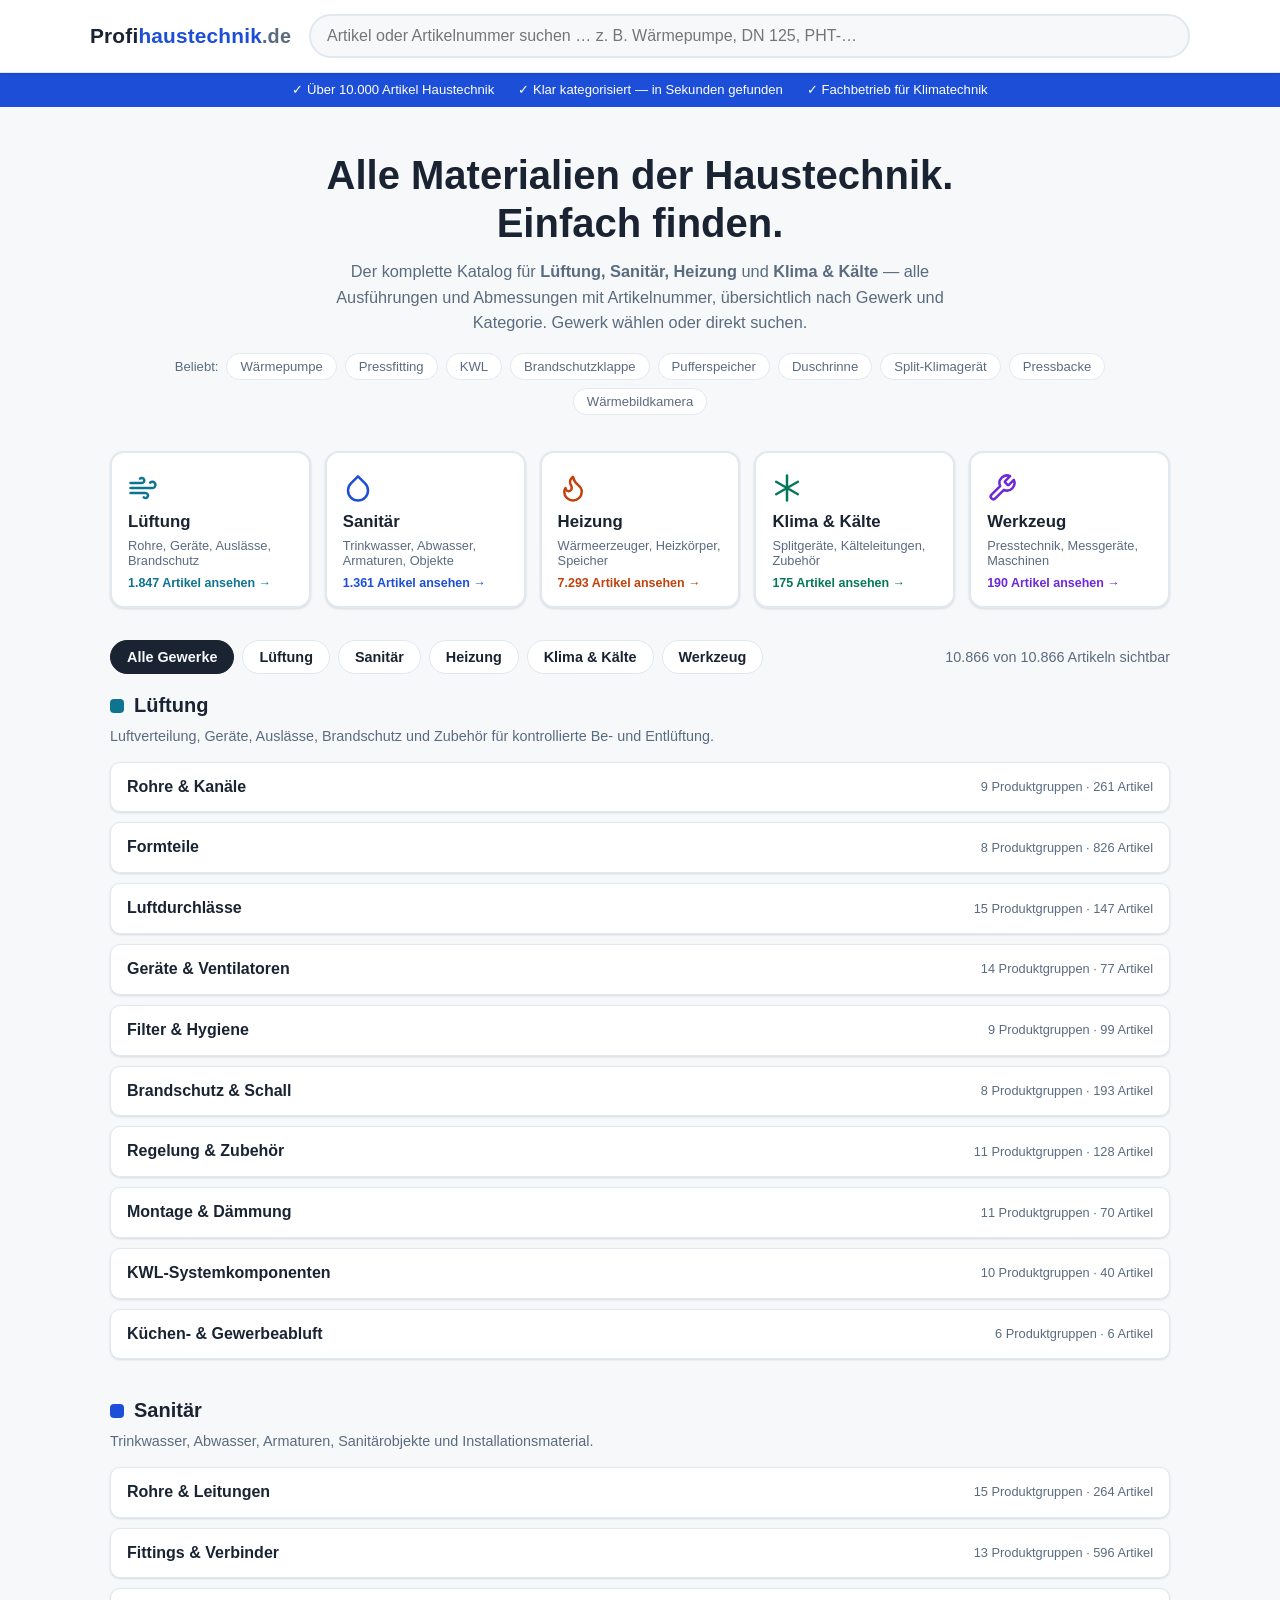
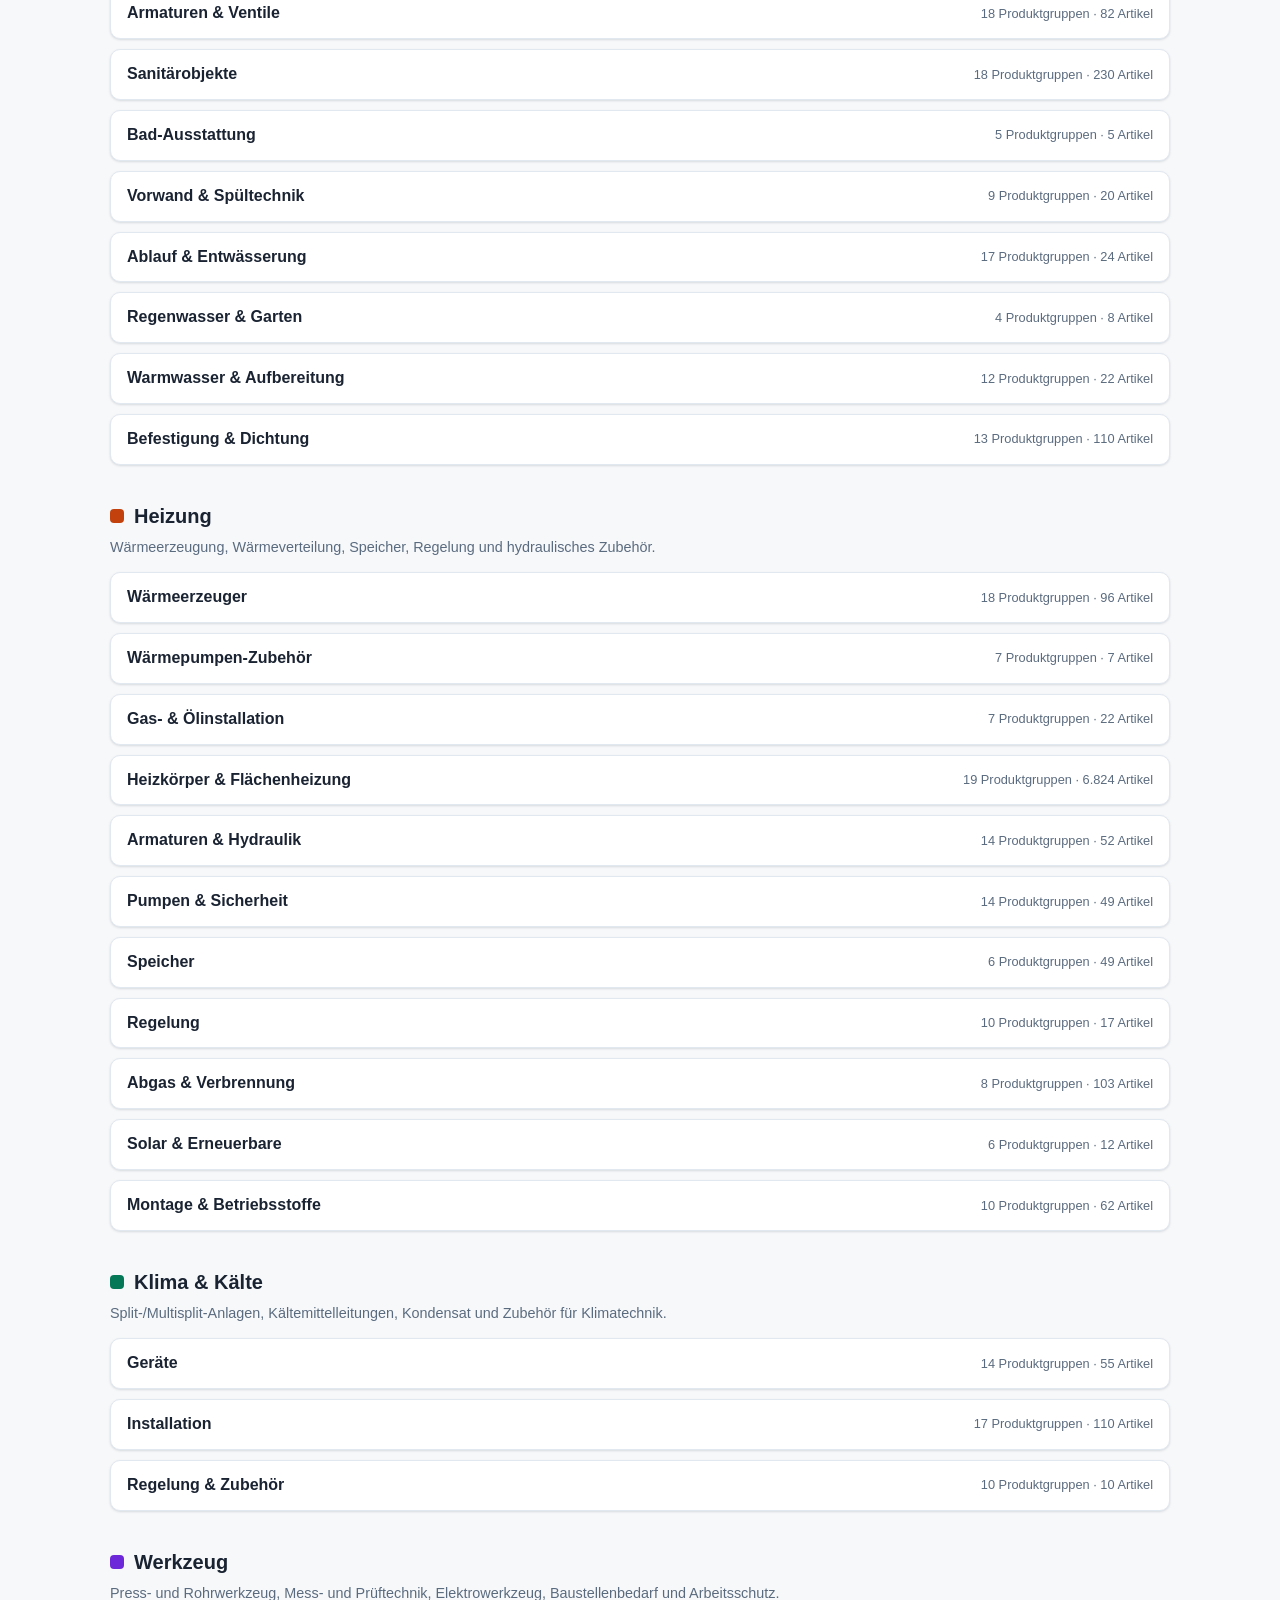
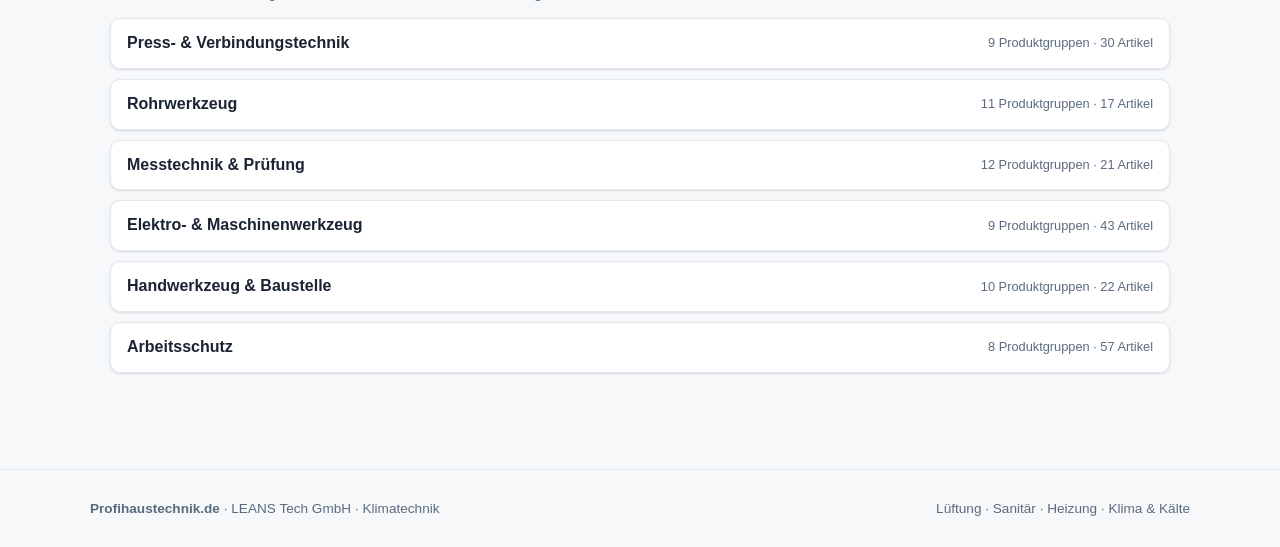
==== commit a274e953: "Fünftes Gewerk Werkzeug mit 59 Produktgruppen / 190 Artikeln ergänzen - Basis: Press- & Verbindungst" ====
--- a/website/index.html
+++ b/website/index.html
@@ -21,6 +21,8 @@
     --heizung-bg: #fdeadd;
     --klima: #047857;
     --klima-bg: #dcf2ea;
+    --werkzeug: #6d28d9;
+    --werkzeug-bg: #ede9fe;
     --accent: #1a2332;
   }
   @media (prefers-color-scheme: dark) {
@@ -39,6 +41,8 @@
       --heizung-bg: #43261263;
       --klima: #34d399;
       --klima-bg: #0c3328;
+      --werkzeug: #a78bfa;
+      --werkzeug-bg: #2a2150;
       --accent: #e8edf4;
     }
   }
@@ -164,10 +168,12 @@
   .kachel.k-sanitaer .kachel-icon, .kachel.k-sanitaer .kachel-info { color: var(--sanitaer); }
   .kachel.k-heizung .kachel-icon, .kachel.k-heizung .kachel-info { color: var(--heizung); }
   .kachel.k-klima .kachel-icon, .kachel.k-klima .kachel-info { color: var(--klima); }
+  .kachel.k-werkzeug .kachel-icon, .kachel.k-werkzeug .kachel-info { color: var(--werkzeug); }
   .kachel.k-lueftung.gewaehlt { border-color: var(--lueftung); background: var(--lueftung-bg); }
   .kachel.k-sanitaer.gewaehlt { border-color: var(--sanitaer); background: var(--sanitaer-bg); }
   .kachel.k-heizung.gewaehlt { border-color: var(--heizung); background: var(--heizung-bg); }
   .kachel.k-klima.gewaehlt { border-color: var(--klima); background: var(--klima-bg); }
+  .kachel.k-werkzeug.gewaehlt { border-color: var(--werkzeug); background: var(--werkzeug-bg); }
   .katalog-kopf {
     display: flex;
     justify-content: space-between;
@@ -303,6 +309,7 @@
   .material.g-sanitaer { border-left-color: var(--sanitaer); }
   .material.g-heizung { border-left-color: var(--heizung); }
   .material.g-klima { border-left-color: var(--klima); }
+  .material.g-werkzeug { border-left-color: var(--werkzeug); }
   .leer {
     text-align: center;
     color: var(--muted);
@@ -393,6 +400,7 @@
   .chip.aktiv-sanitaer { background: var(--sanitaer); color: #fff; border-color: var(--sanitaer); }
   .chip.aktiv-heizung { background: var(--heizung); color: #fff; border-color: var(--heizung); }
   .chip.aktiv-klima { background: var(--klima); color: #fff; border-color: var(--klima); }
+  .chip.aktiv-werkzeug { background: var(--werkzeug); color: #fff; border-color: var(--werkzeug); }
 </style>
 
 <script>
@@ -400,17 +408,19 @@
   lueftung: { name: "Lüftung", kurz: "Rohre, Geräte, Auslässe, Brandschutz", beschreibung: "Luftverteilung, Geräte, Auslässe, Brandschutz und Zubehör für kontrollierte Be- und Entlüftung." },
   sanitaer: { name: "Sanitär", kurz: "Trinkwasser, Abwasser, Armaturen, Objekte", beschreibung: "Trinkwasser, Abwasser, Armaturen, Sanitärobjekte und Installationsmaterial." },
   heizung:  { name: "Heizung", kurz: "Wärmeerzeuger, Heizkörper, Speicher", beschreibung: "Wärmeerzeugung, Wärmeverteilung, Speicher, Regelung und hydraulisches Zubehör." },
-  klima:    { name: "Klima & Kälte", kurz: "Splitgeräte, Kälteleitungen, Zubehör", beschreibung: "Split-/Multisplit-Anlagen, Kältemittelleitungen, Kondensat und Zubehör für Klimatechnik." }
+  klima:    { name: "Klima & Kälte", kurz: "Splitgeräte, Kälteleitungen, Zubehör", beschreibung: "Split-/Multisplit-Anlagen, Kältemittelleitungen, Kondensat und Zubehör für Klimatechnik." },
+  werkzeug: { name: "Werkzeug", kurz: "Presstechnik, Messgeräte, Maschinen", beschreibung: "Press- und Rohrwerkzeug, Mess- und Prüftechnik, Elektrowerkzeug, Baustellenbedarf und Arbeitsschutz." }
 };
 
 const ICONS = {
   lueftung: '<svg viewBox="0 0 24 24" fill="none" stroke="currentColor" stroke-width="2" stroke-linecap="round"><path d="M9.59 4.59A2 2 0 1 1 11 8H2m10.59 11.41A2 2 0 1 0 14 16H2m15.73-8.27A2.5 2.5 0 1 1 19.5 12H2"/></svg>',
   sanitaer: '<svg viewBox="0 0 24 24" fill="none" stroke="currentColor" stroke-width="2" stroke-linejoin="round"><path d="M12 2.69l5.66 5.66a8 8 0 1 1-11.31 0z"/></svg>',
   heizung:  '<svg viewBox="0 0 24 24" fill="none" stroke="currentColor" stroke-width="2" stroke-linejoin="round"><path d="M8.5 14.5A2.5 2.5 0 0 0 11 12c0-1.38-.5-2-1-3-1.07-2.14-.22-4.05 2-6 .5 2.5 2 4.9 4 6.5 2 1.6 3 3.5 3 5.5a7 7 0 1 1-14 0c0-1.15.43-2.29 1-3a2.5 2.5 0 0 0 2.5 2.5z"/></svg>',
-  klima:    '<svg viewBox="0 0 24 24" fill="none" stroke="currentColor" stroke-width="2" stroke-linecap="round"><path d="M12 2v20M3.3 7l17.4 10M20.7 7L3.3 17"/></svg>'
+  klima:    '<svg viewBox="0 0 24 24" fill="none" stroke="currentColor" stroke-width="2" stroke-linecap="round"><path d="M12 2v20M3.3 7l17.4 10M20.7 7L3.3 17"/></svg>',
+  werkzeug: '<svg viewBox="0 0 24 24" fill="none" stroke="currentColor" stroke-width="2" stroke-linecap="round" stroke-linejoin="round"><path d="M14.7 6.3a1 1 0 0 0 0 1.4l1.6 1.6a1 1 0 0 0 1.4 0l3.77-3.77a6 6 0 0 1-7.94 7.94l-6.91 6.91a2.12 2.12 0 0 1-3-3l6.91-6.91a6 6 0 0 1 7.94-7.94l-3.76 3.76z"/></svg>'
 };
 
-const BELIEBT = ["Wärmepumpe", "Pressfitting", "KWL", "Brandschutzklappe", "Pufferspeicher", "Duschrinne", "Thermostat", "Split-Klimagerät"];
+const BELIEBT = ["Wärmepumpe", "Pressfitting", "KWL", "Brandschutzklappe", "Pufferspeicher", "Duschrinne", "Split-Klimagerät", "Pressbacke", "Wärmebildkamera"];
 const VAR_SCHRITT = 100;
 const SUCH_VAR_LIMIT = 50;
 
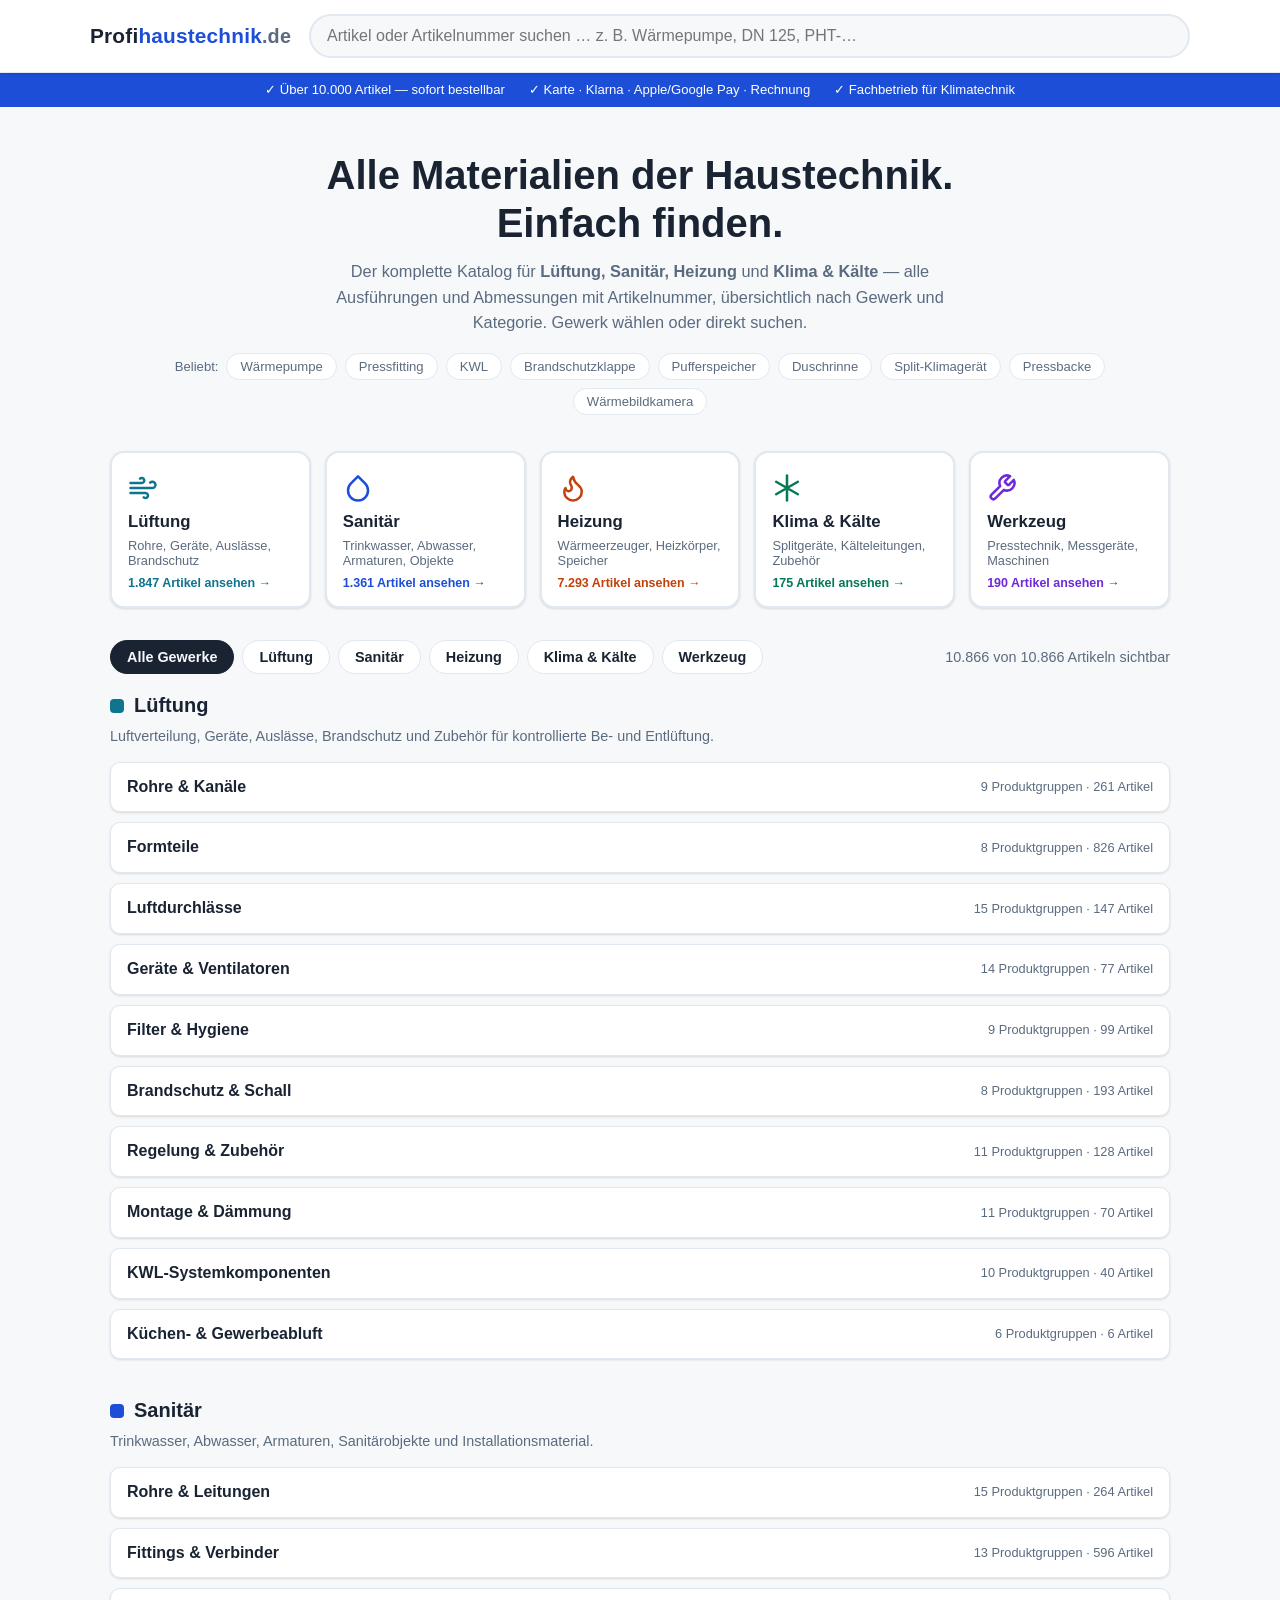
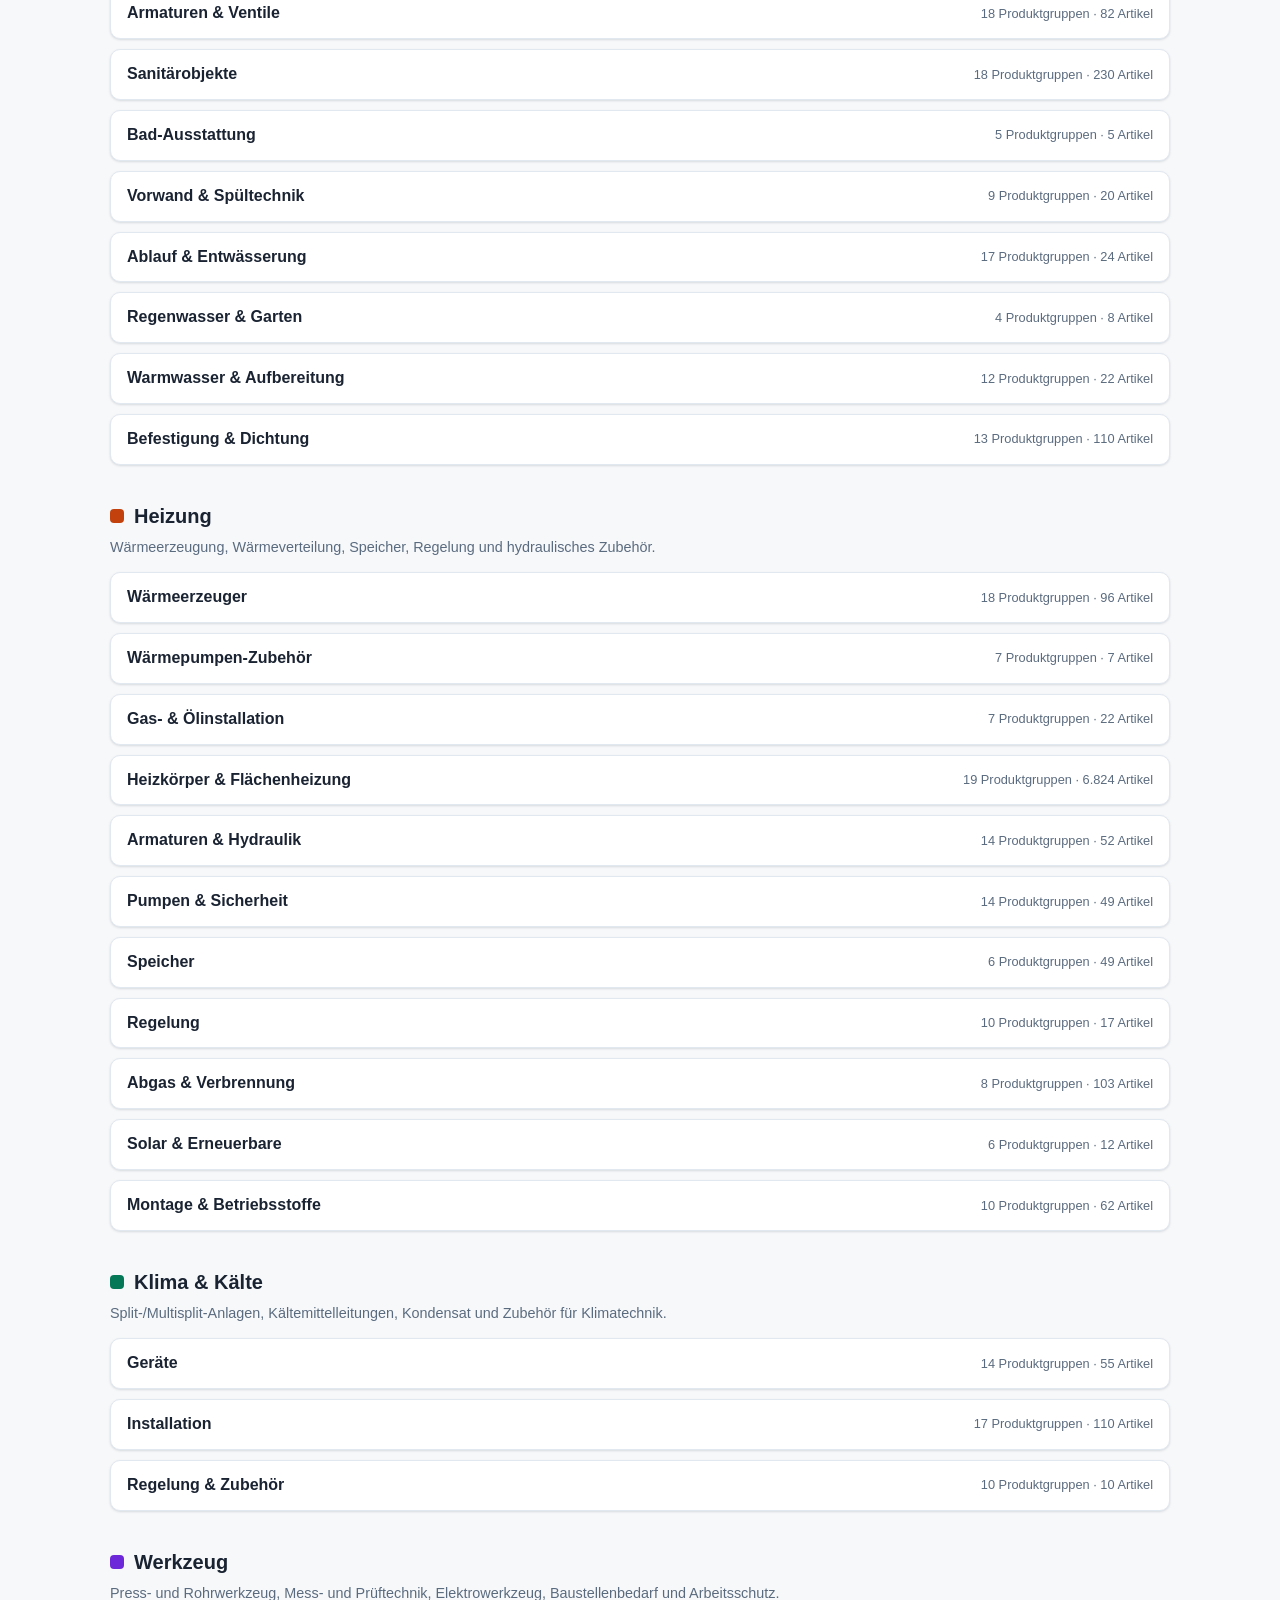
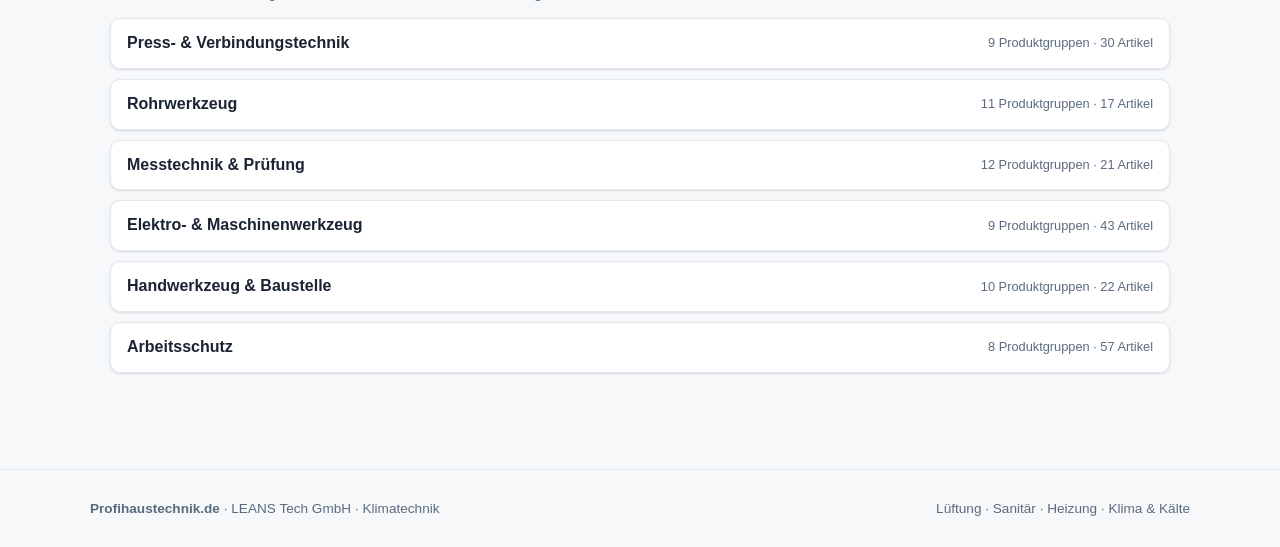
==== commit e0482d11: "Sofort-Kauf: Preise, Warenkorb, Stripe-Checkout und Kauf auf Rechnung - Preis-Engine im Generator: k" ====
--- a/website/index.html
+++ b/website/index.html
@@ -305,6 +305,114 @@
     font-size: .76rem;
     cursor: pointer;
   }
+  .merk-plus {
+    border: 1px solid var(--border);
+    background: var(--bg);
+    color: var(--sanitaer);
+    border-radius: 6px;
+    width: 24px;
+    height: 24px;
+    font-size: 1rem;
+    line-height: 1;
+    cursor: pointer;
+    flex: none;
+  }
+  .merk-plus:hover { border-color: var(--sanitaer); }
+  #merklisteKnopf {
+    position: fixed;
+    left: 18px;
+    bottom: 18px;
+    border: none;
+    background: var(--sanitaer);
+    color: #fff;
+    border-radius: 999px;
+    padding: 12px 20px;
+    font-size: .9rem;
+    font-weight: 700;
+    cursor: pointer;
+    box-shadow: 0 4px 14px rgba(0,0,0,.25);
+    z-index: 30;
+    display: none;
+  }
+  #merkPanel {
+    position: fixed;
+    inset: 0;
+    background: rgba(10, 15, 25, .55);
+    z-index: 40;
+    display: none;
+    align-items: flex-end;
+    justify-content: center;
+  }
+  #merkPanel.offen { display: flex; }
+  .merk-inhalt {
+    background: var(--surface);
+    color: var(--text);
+    width: 100%;
+    max-width: 640px;
+    max-height: 80vh;
+    border-radius: 16px 16px 0 0;
+    padding: 18px;
+    overflow-y: auto;
+  }
+  .merk-kopf { display: flex; justify-content: space-between; align-items: center; margin-bottom: 10px; }
+  .merk-kopf h3 { font-size: 1.1rem; }
+  .merk-zeile {
+    display: flex;
+    align-items: center;
+    gap: 10px;
+    padding: 8px 0;
+    border-bottom: 1px solid var(--border);
+    font-size: .85rem;
+  }
+  .merk-zeile .info { flex: 1; min-width: 0; }
+  .merk-zeile .info .artnr { display: block; }
+  .merk-zeile .menge {
+    display: flex;
+    align-items: center;
+    gap: 6px;
+  }
+  .merk-zeile .menge button {
+    width: 26px; height: 26px;
+    border: 1px solid var(--border);
+    background: var(--bg);
+    color: var(--text);
+    border-radius: 6px;
+    cursor: pointer;
+  }
+  .merk-aktionen { display: flex; gap: 10px; margin-top: 14px; flex-wrap: wrap; align-items: center; }
+  .merk-aktionen .haupt {
+    flex: 1 1 200px;
+    background: var(--sanitaer);
+    color: #fff;
+    border: none;
+    border-radius: 10px;
+    padding: 12px;
+    font-size: .95rem;
+    font-weight: 700;
+    cursor: pointer;
+  }
+  .merk-aktionen .haupt.zweit { background: var(--klima); }
+  .merk-hinweis { color: var(--muted); font-size: .78rem; margin-top: 10px; }
+  .merk-summe {
+    text-align: right;
+    font-size: 1.05rem;
+    font-weight: 700;
+    padding: 10px 0 2px;
+  }
+  .merk-summe small { color: var(--muted); font-weight: 400; }
+  .merk-felder { display: grid; grid-template-columns: 1fr 1fr; gap: 8px; margin-top: 10px; }
+  .merk-felder input {
+    padding: 9px 12px;
+    border: 1px solid var(--border);
+    border-radius: 8px;
+    background: var(--bg);
+    color: var(--text);
+    font-size: .85rem;
+    outline: none;
+  }
+  .merk-felder input:focus { border-color: var(--sanitaer); }
+  .merk-felder input#kundeAdresse { grid-column: 1 / -1; }
+  .var-preis { font-weight: 700; white-space: nowrap; }
   .material.g-lueftung { border-left-color: var(--lueftung); }
   .material.g-sanitaer { border-left-color: var(--sanitaer); }
   .material.g-heizung { border-left-color: var(--heizung); }
@@ -350,8 +458,8 @@
 
 <div class="usp">
   <div class="usp-inner">
-    <span>✓ Über 10.000 Artikel Haustechnik</span>
-    <span>✓ Klar kategorisiert — in Sekunden gefunden</span>
+    <span>✓ Über 10.000 Artikel — sofort bestellbar</span>
+    <span>✓ Karte · Klarna · Apple/Google Pay · Rechnung</span>
     <span>✓ Fachbetrieb für Klimatechnik</span>
   </div>
 </div>
@@ -376,6 +484,33 @@
 </main>
 
 <button id="nachOben" title="Nach oben" aria-label="Nach oben">↑</button>
+<button id="merklisteKnopf">Warenkorb (0)</button>
+
+<div id="merkPanel">
+  <div class="merk-inhalt">
+    <div class="merk-kopf">
+      <h3>Warenkorb</h3>
+      <button class="klein" id="merkSchliessen">Schließen</button>
+    </div>
+    <div id="merkListe"></div>
+    <div class="merk-summe" id="merkSumme"></div>
+    <div class="merk-felder">
+      <input id="kundeName" placeholder="Name / Firma *">
+      <input id="kundeMail" type="email" placeholder="E-Mail">
+      <input id="kundeTel" placeholder="Telefon">
+      <input id="kundeAdresse" placeholder="Lieferadresse (Straße, PLZ, Ort) *">
+    </div>
+    <div class="merk-aktionen">
+      <button class="haupt" id="kaufenOnline">Jetzt online bezahlen</button>
+      <button class="haupt zweit" id="kaufenRechnung">Auf Rechnung bestellen</button>
+      <button class="klein" id="merkLeeren">Leeren</button>
+    </div>
+    <p class="merk-hinweis" id="merkStatus"></p>
+    <p class="merk-hinweis">Zahlarten: Karte · Apple Pay · Google Pay · Klarna · SEPA · Kauf auf Rechnung.
+    Alle Preise inkl. 19 % MwSt., zzgl. Versand. Adressfelder (*) nur für Kauf auf Rechnung nötig —
+    bei Online-Zahlung fragt die sichere Bezahlseite die Adresse ab.</p>
+  </div>
+</div>
 
 <footer>
   <div class="footer-inner">
@@ -533,8 +668,8 @@
     const bis = Math.min(gezeigt + VAR_SCHRITT, liste.length);
     let html = "";
     for (let i = gezeigt; i < bis; i++) {
-      const [ausf, nr] = liste[i];
-      html += `<div class="var-zeile"><span>${hervorheben ? markieren(ausf) : ausf}</span><span class="artnr">${hervorheben ? markieren(nr) : nr} · ${produkt.e}</span></div>`;
+      const [ausf, nr, cent] = liste[i];
+      html += `<div class="var-zeile"><span>${hervorheben ? markieren(ausf) : ausf}<br><span class="artnr">${hervorheben ? markieren(nr) : nr} · je ${produkt.e}</span></span><span style="display:flex;align-items:center;gap:8px"><span class="var-preis">${geld(cent)}</span><button class="merk-plus" data-nr="${nr}" title="In den Warenkorb">+</button></span></div>`;
     }
     wrap.insertAdjacentHTML("beforeend", html);
     gezeigt = bis;
@@ -557,8 +692,8 @@
     <div class="name">${markieren(p.n)}</div>
     <div class="detail">${markieren(p.d)}</div>
     <div class="var-info">
-      <span>${einzeln ? `<span class="artnr">${markieren(p.v[0][1])}</span> · ${p.e}` : zahl(p.v.length) + " Ausführungen"}</span>
-      ${einzeln ? "" : '<button class="var-knopf">Varianten anzeigen</button>'}
+      <span>${einzeln ? `<span class="var-preis">${geld(p.v[0][2])}</span> · <span class="artnr">${markieren(p.v[0][1])}</span> · je ${p.e}` : zahl(p.v.length) + " Ausführungen ab " + geld(Math.min(...p.v.map(v => v[2])))}</span>
+      ${einzeln ? `<button class="merk-plus" data-nr="${p.v[0][1]}" title="In den Warenkorb">+</button>` : '<button class="var-knopf">Varianten anzeigen</button>'}
     </div>`;
   if (!einzeln) {
     const knopf = karte.querySelector(".var-knopf");
@@ -623,7 +758,7 @@
       det.open = !!suchText || filterGewerk === gewerkKey;
       const kopf = document.createElement("summary");
       kopf.className = "kategorie-kopf";
-      kopf.innerHTML = `<span>${kategorie}</span><span class="anzahl">${zahl(eintraege.length)} Produktgruppen · ${zahl(skus)} Artikel</span>`;
+      kopf.innerHTML = `<span>${kategorie}</span><span class="anzahl">${zahl(eintraege.length)} ${eintraege.length === 1 ? "Produktgruppe" : "Produktgruppen"} · ${zahl(skus)} Artikel</span>`;
       det.appendChild(kopf);
       const raster = document.createElement("div");
       raster.className = "material-raster";
@@ -680,10 +815,162 @@
 });
 nachObenEl.addEventListener("click", () => window.scrollTo({ top: 0, behavior: "smooth" }));
 
+// ------------------------- Warenkorb & Kauf -------------------------
+const BESTELL_MAIL = "leanstechgmbh@gmail.com";
+let MERKLISTE = [];
+try { MERKLISTE = JSON.parse(localStorage.getItem("pht_warenkorb") || "[]"); } catch (e) {}
+const NR_INDEX = new Map();
+
+const merkKnopfEl = document.getElementById("merklisteKnopf");
+const merkPanelEl = document.getElementById("merkPanel");
+const merkListeEl = document.getElementById("merkListe");
+const merkSummeEl = document.getElementById("merkSumme");
+const merkStatusEl = document.getElementById("merkStatus");
+
+function geld(cent) {
+  return (cent / 100).toLocaleString("de-DE", { style: "currency", currency: "EUR" });
+}
+
+function korbSumme() {
+  return MERKLISTE.reduce((s, e) => s + e.cent * e.menge, 0);
+}
+
+function merkSpeichern() {
+  try { localStorage.setItem("pht_warenkorb", JSON.stringify(MERKLISTE)); } catch (e) {}
+  const n = MERKLISTE.reduce((s, e) => s + e.menge, 0);
+  merkKnopfEl.textContent = `Warenkorb (${zahl(n)}) · ${geld(korbSumme())}`;
+  merkKnopfEl.style.display = MERKLISTE.length ? "block" : "none";
+}
+
+function merkAendern(nr, delta) {
+  const eintrag = MERKLISTE.find(e => e.nr === nr);
+  if (!eintrag) return;
+  eintrag.menge += delta;
+  if (eintrag.menge <= 0) MERKLISTE = MERKLISTE.filter(e => e.nr !== nr);
+  merkSpeichern();
+  merkRendern();
+}
+
+function merkRendern() {
+  merkStatusEl.textContent = "";
+  if (!MERKLISTE.length) {
+    merkListeEl.innerHTML = '<p class="merk-hinweis">Der Warenkorb ist leer. Im Katalog auf „+" tippen.</p>';
+    merkSummeEl.innerHTML = "";
+    return;
+  }
+  merkListeEl.innerHTML = MERKLISTE.map(e => `
+    <div class="merk-zeile">
+      <div class="info">
+        <strong>${e.name}</strong>${e.ausf && e.ausf !== "Standard" ? " — " + e.ausf : ""}
+        <span class="artnr">${e.nr} · ${geld(e.cent)} je ${e.e}</span>
+      </div>
+      <div class="menge">
+        <button data-nr="${e.nr}" data-d="-1">−</button>
+        <span>${e.menge}</span>
+        <button data-nr="${e.nr}" data-d="1">+</button>
+      </div>
+      <strong>${geld(e.cent * e.menge)}</strong>
+    </div>`).join("");
+  merkListeEl.querySelectorAll("button").forEach(b =>
+    b.onclick = () => merkAendern(b.dataset.nr, parseInt(b.dataset.d, 10)));
+  merkSummeEl.innerHTML = `Summe: ${geld(korbSumme())} <small>inkl. MwSt., zzgl. Versand</small>`;
+}
+
+document.addEventListener("click", ev => {
+  const knopf = ev.target.closest(".merk-plus");
+  if (!knopf) return;
+  const nr = knopf.dataset.nr;
+  const info = NR_INDEX.get(nr);
+  if (!info) return;
+  const vorhanden = MERKLISTE.find(e => e.nr === nr);
+  if (vorhanden) vorhanden.menge += 1;
+  else MERKLISTE.push({ nr, name: info.p.n, ausf: info.ausf, e: info.p.e, cent: info.cent, menge: 1 });
+  merkSpeichern();
+  knopf.textContent = "✓";
+  setTimeout(() => { knopf.textContent = "+"; }, 700);
+});
+
+merkKnopfEl.onclick = () => { merkRendern(); merkPanelEl.classList.add("offen"); };
+document.getElementById("merkSchliessen").onclick = () => merkPanelEl.classList.remove("offen");
+merkPanelEl.addEventListener("click", ev => { if (ev.target === merkPanelEl) merkPanelEl.classList.remove("offen"); });
+document.getElementById("merkLeeren").onclick = () => { MERKLISTE = []; merkSpeichern(); merkRendern(); };
+
+function statusMeldung(text) { merkStatusEl.textContent = text; }
+
+function korbDaten() {
+  return MERKLISTE.map(e => ({ nr: e.nr, menge: e.menge }));
+}
+
+// Online-Zahlung: Server erstellt eine Stripe-Checkout-Sitzung (Karte, Apple/
+// Google Pay, Klarna, SEPA) und wir leiten auf die sichere Bezahlseite weiter.
+document.getElementById("kaufenOnline").onclick = async () => {
+  if (!MERKLISTE.length) return;
+  statusMeldung("Bezahlseite wird vorbereitet …");
+  try {
+    const r = await fetch("kasse", { method: "POST",
+      headers: { "Content-Type": "application/json" },
+      body: JSON.stringify({ artikel: korbDaten() }) });
+    const d = await r.json().catch(() => ({}));
+    if (r.ok && d.url) { location.href = d.url; return; }
+    statusMeldung(d.detail || 'Online-Zahlung ist noch nicht freigeschaltet — bitte „Auf Rechnung bestellen" nutzen.');
+  } catch (e) {
+    statusMeldung('Vorschau-Modus: Die Online-Zahlung wird mit der Live-Schaltung der Seite aktiv. „Auf Rechnung bestellen" funktioniert schon jetzt.');
+  }
+};
+
+// Kauf auf Rechnung: Bestellung geht an den Server (E-Mail an uns);
+// Fallback ohne Server: fertige Bestell-E-Mail im Mailprogramm öffnen.
+document.getElementById("kaufenRechnung").onclick = async () => {
+  if (!MERKLISTE.length) return;
+  const kunde = {
+    name: document.getElementById("kundeName").value.trim(),
+    mail: document.getElementById("kundeMail").value.trim(),
+    tel: document.getElementById("kundeTel").value.trim(),
+    adresse: document.getElementById("kundeAdresse").value.trim()
+  };
+  if (!kunde.name || !kunde.adresse) {
+    statusMeldung("Bitte Name und Lieferadresse ausfüllen (Pflicht bei Kauf auf Rechnung).");
+    return;
+  }
+  statusMeldung("Bestellung wird übermittelt …");
+  try {
+    const r = await fetch("bestellung", { method: "POST",
+      headers: { "Content-Type": "application/json" },
+      body: JSON.stringify({ artikel: korbDaten(), kunde }) });
+    if (r.ok) {
+      MERKLISTE = [];
+      merkSpeichern();
+      merkRendern();
+      statusMeldung("✅ Bestellung eingegangen! Sie erhalten die Rechnung per E-Mail.");
+      return;
+    }
+    throw new Error("Server nicht bereit");
+  } catch (e) {
+    const zeilen = MERKLISTE.map(x =>
+      `${x.menge} ${x.e} — ${x.nr} — ${x.name}${x.ausf && x.ausf !== "Standard" ? " (" + x.ausf + ")" : ""} — je ${geld(x.cent)}`);
+    let rumpf = "Verbindliche Bestellung (Kauf auf Rechnung) über profihaustechnik.de:%0A%0A";
+    for (const z of zeilen) {
+      const naechste = encodeURIComponent(z) + "%0A";
+      if ((rumpf + naechste).length > 1500) { rumpf += encodeURIComponent(`… insgesamt ${zeilen.length} Positionen`) + "%0A"; break; }
+      rumpf += naechste;
+    }
+    rumpf += "%0A" + encodeURIComponent(`Summe: ${geld(korbSumme())} inkl. MwSt., zzgl. Versand`) + "%0A%0A";
+    rumpf += encodeURIComponent(`Name: ${kunde.name}\nE-Mail: ${kunde.mail}\nTelefon: ${kunde.tel}\nLieferadresse: ${kunde.adresse}`);
+    location.href = `mailto:${BESTELL_MAIL}?subject=${encodeURIComponent("Bestellung Profihaustechnik.de — " + kunde.name)}&body=${rumpf}`;
+  }
+};
+
 ladeDaten().then(daten => {
   PRODUKTE = daten;
+  for (const p of PRODUKTE) for (const [ausf, nr, cent] of p.v) NR_INDEX.set(nr, { p, ausf, cent });
   beliebtBauen();
   render();
+  merkSpeichern();
+  if (new URLSearchParams(location.search).has("bestellt")) {
+    MERKLISTE = [];
+    merkSpeichern();
+    document.querySelector(".hero p").innerHTML = "✅ <strong>Vielen Dank für Ihre Bestellung!</strong> Die Zahlung ist eingegangen — Bestätigung und Rechnung folgen per E-Mail.";
+  }
 }).catch(() => {
   statistikEl.textContent = "Fehler: Artikeldaten konnten nicht geladen werden.";
 });
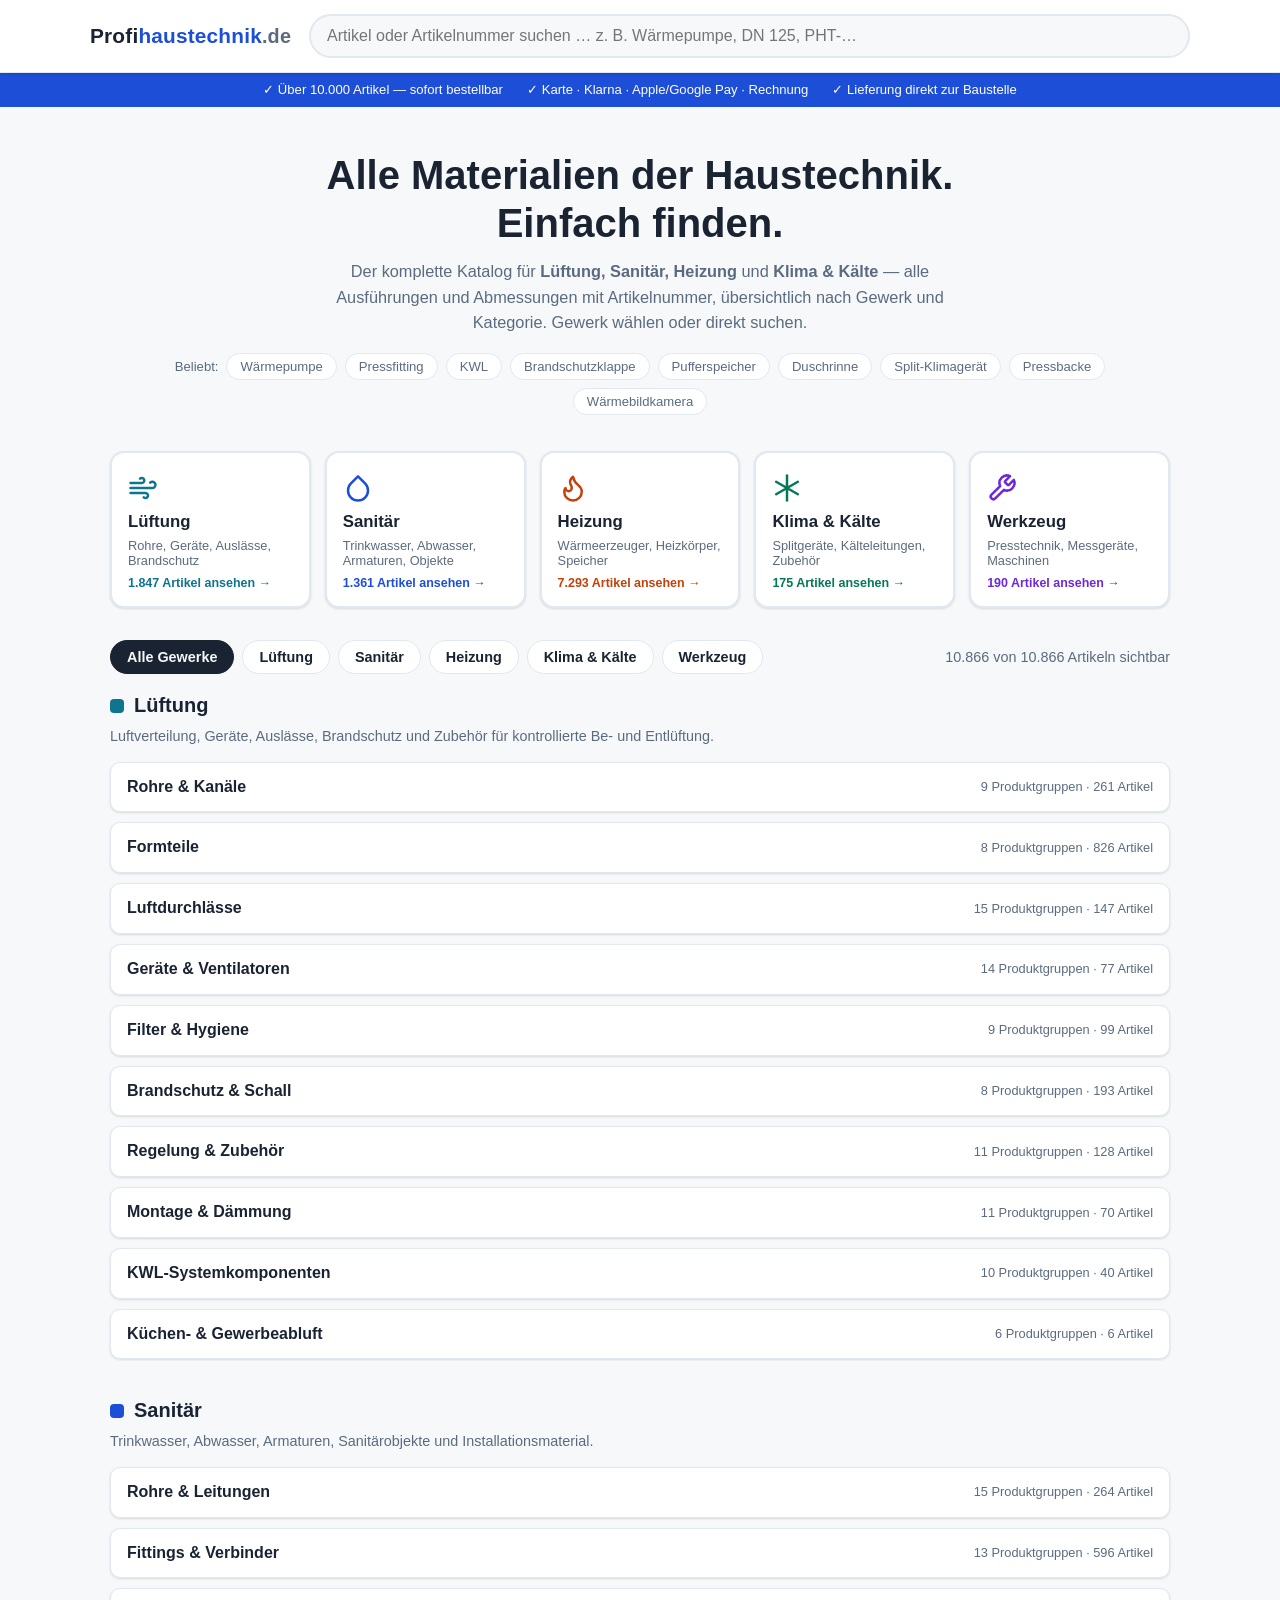
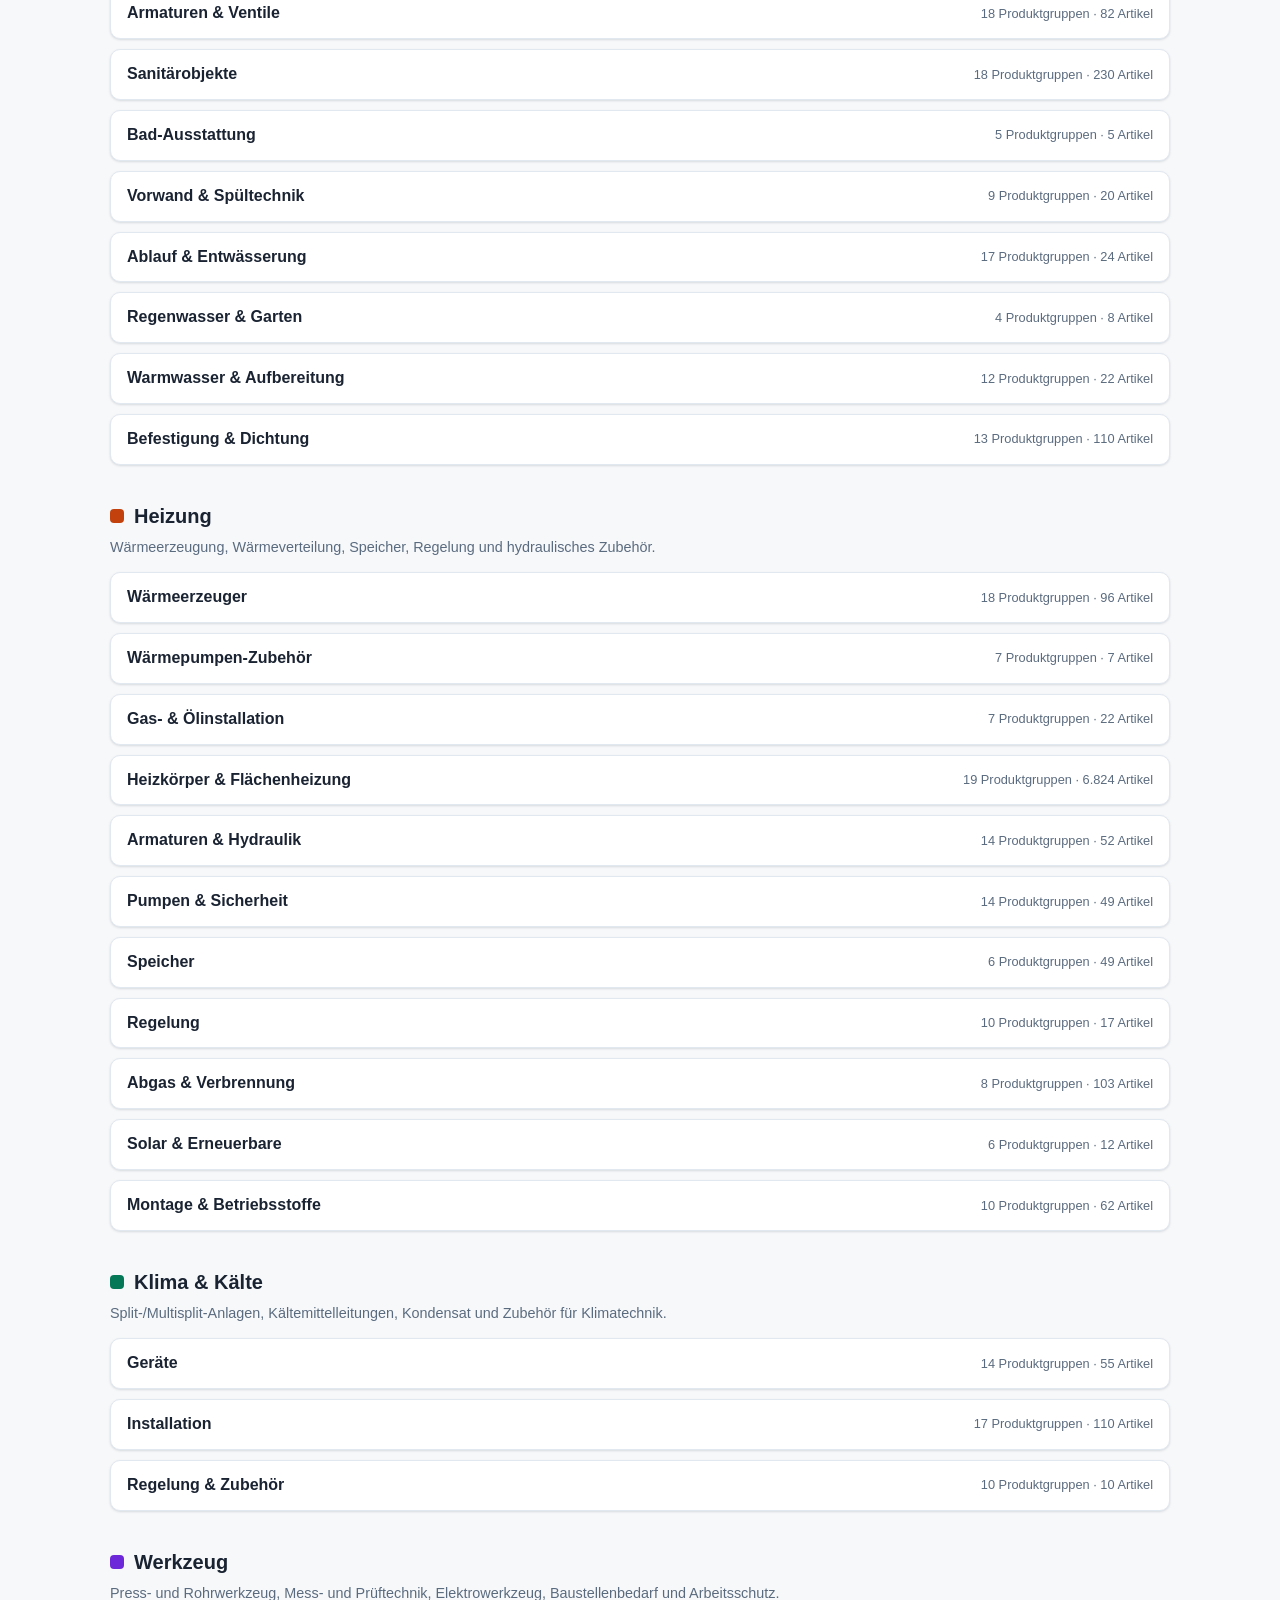
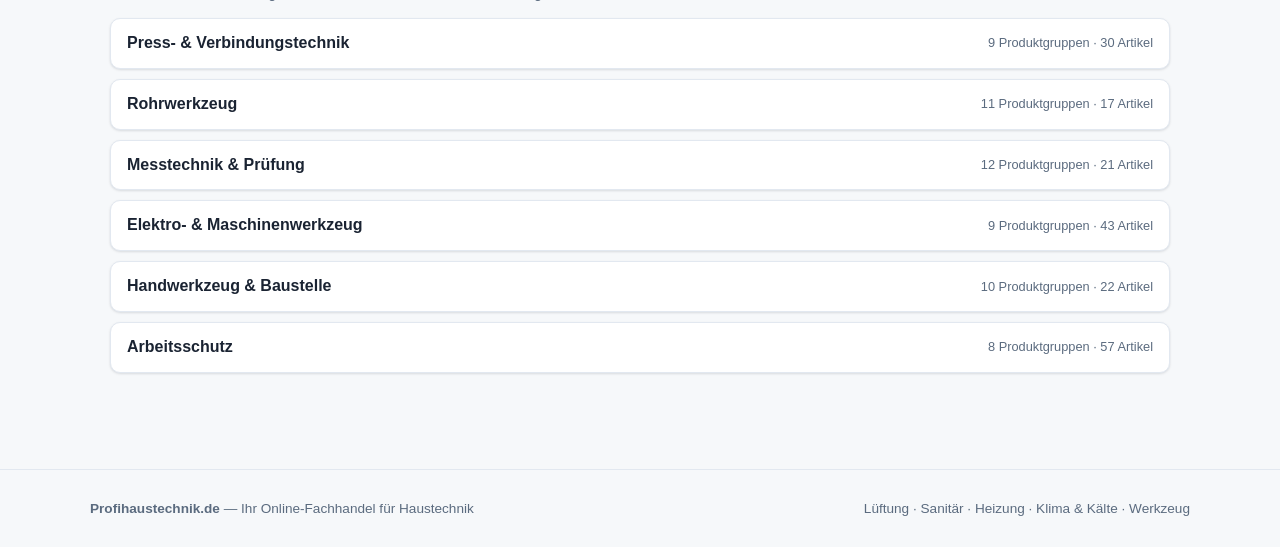
==== commit 34d8c417: "Eigenständige Marke + Produktbilder für alle Kategorien - Branding: alle LEANS-Bezüge entfernt — Pro" ====
--- a/website/index.html
+++ b/website/index.html
@@ -4,7 +4,7 @@
 <meta charset="UTF-8">
 <meta name="viewport" content="width=device-width, initial-scale=1.0">
 <title>Profihaustechnik.de — Materialien für Lüftung, Sanitär, Heizung & Klima</title>
-<meta name="description" content="Profihaustechnik.de: über 10.000 Artikel für Lüftung, Sanitär, Heizung und Klima — klar kategorisiert, einfach zu finden. LEANS Tech GmbH.">
+<meta name="description" content="Profihaustechnik.de — der Online-Fachhandel für Haustechnik: über 10.000 Artikel für Lüftung, Sanitär, Heizung, Klima und Werkzeug. Sofort bestellbar.">
 <style>
   :root {
     --bg: #f6f8fa;
@@ -253,10 +253,25 @@
   .material {
     background: var(--surface);
     border: 1px solid var(--border);
-    border-left-width: 4px;
-    border-radius: 8px;
-    padding: 10px 12px;
-  }
+    border-radius: 12px;
+    overflow: hidden;
+    display: flex;
+    flex-direction: column;
+  }
+  .material .bild {
+    height: 92px;
+    display: flex;
+    align-items: center;
+    justify-content: center;
+    flex: none;
+  }
+  .material .bild svg { width: 54px; height: 54px; }
+  .material.g-lueftung .bild { background: var(--lueftung-bg); color: var(--lueftung); }
+  .material.g-sanitaer .bild { background: var(--sanitaer-bg); color: var(--sanitaer); }
+  .material.g-heizung .bild { background: var(--heizung-bg); color: var(--heizung); }
+  .material.g-klima .bild { background: var(--klima-bg); color: var(--klima); }
+  .material.g-werkzeug .bild { background: var(--werkzeug-bg); color: var(--werkzeug); }
+  .material .inhalt { padding: 10px 12px; }
   .material .name { font-weight: 600; font-size: .92rem; }
   .material .detail { color: var(--muted); font-size: .8rem; margin-top: 2px; }
   .material .var-info {
@@ -413,11 +428,6 @@
   .merk-felder input:focus { border-color: var(--sanitaer); }
   .merk-felder input#kundeAdresse { grid-column: 1 / -1; }
   .var-preis { font-weight: 700; white-space: nowrap; }
-  .material.g-lueftung { border-left-color: var(--lueftung); }
-  .material.g-sanitaer { border-left-color: var(--sanitaer); }
-  .material.g-heizung { border-left-color: var(--heizung); }
-  .material.g-klima { border-left-color: var(--klima); }
-  .material.g-werkzeug { border-left-color: var(--werkzeug); }
   .leer {
     text-align: center;
     color: var(--muted);
@@ -460,7 +470,7 @@
   <div class="usp-inner">
     <span>✓ Über 10.000 Artikel — sofort bestellbar</span>
     <span>✓ Karte · Klarna · Apple/Google Pay · Rechnung</span>
-    <span>✓ Fachbetrieb für Klimatechnik</span>
+    <span>✓ Lieferung direkt zur Baustelle</span>
   </div>
 </div>
 
@@ -514,8 +524,8 @@
 
 <footer>
   <div class="footer-inner">
-    <div><strong>Profihaustechnik.de</strong> · LEANS Tech GmbH · Klimatechnik</div>
-    <div>Lüftung · Sanitär · Heizung · Klima &amp; Kälte</div>
+    <div><strong>Profihaustechnik.de</strong> — Ihr Online-Fachhandel für Haustechnik</div>
+    <div>Lüftung · Sanitär · Heizung · Klima &amp; Kälte · Werkzeug</div>
   </div>
 </footer>
 
@@ -556,6 +566,54 @@
 };
 
 const BELIEBT = ["Wärmepumpe", "Pressfitting", "KWL", "Brandschutzklappe", "Pufferspeicher", "Duschrinne", "Split-Klimagerät", "Pressbacke", "Wärmebildkamera"];
+
+// Produktbild je Kategorie (Linien-Illustration, gefärbt je Gewerk)
+const S = (inhalt) => `<svg viewBox="0 0 24 24" fill="none" stroke="currentColor" stroke-width="1.5" stroke-linecap="round" stroke-linejoin="round">${inhalt}</svg>`;
+const KAT_BILD = {
+  "Rohre & Kanäle": S('<path d="M3 7h9a6 6 0 0 1 6 6v8"/><path d="M3 11h9a2 2 0 0 1 2 2v8"/><path d="M3 7v4M18 21h-4"/>'),
+  "Rohre & Leitungen": S('<path d="M3 7h9a6 6 0 0 1 6 6v8"/><path d="M3 11h9a2 2 0 0 1 2 2v8"/><path d="M3 7v4M18 21h-4"/>'),
+  "Formteile": S('<path d="M3 8h18v4h-7v9h-4v-9H3z"/>'),
+  "Fittings & Verbinder": S('<path d="M3 9h7v6H3zM14 9h7v6h-7z"/><path d="M10 10.5h4v3h-4z"/>'),
+  "Luftdurchlässe": S('<circle cx="12" cy="12" r="9"/><path d="M7 9h10M7 12h10M7 15h10"/>'),
+  "Geräte & Ventilatoren": S('<circle cx="12" cy="12" r="9"/><circle cx="12" cy="12" r="2"/><path d="M12 10V4.5M13.8 13l4.8 2.8M10.2 13l-4.8 2.8"/>'),
+  "Filter & Hygiene": S('<rect x="5" y="4" width="14" height="16" rx="2"/><path d="M8 8h8M8 12h8M8 16h8" stroke-dasharray="2.2 2.2"/>'),
+  "Brandschutz & Schall": S('<path d="M12 3l8 3v6c0 5-3.5 8-8 9-4.5-1-8-4-8-9V6z"/><path d="M12 8c-2 2.4-3 3.4-3 4.8a3 3 0 0 0 6 0c0-1.4-1-2.4-3-4.8z"/>'),
+  "Regelung & Zubehör": S('<circle cx="12" cy="12" r="8"/><path d="M12 12l3.5-3.5"/><path d="M12 5.5V4M18.5 12H20M5.5 12H4"/>'),
+  "Regelung": S('<circle cx="12" cy="12" r="8"/><path d="M12 12l3.5-3.5"/><path d="M12 5.5V4M18.5 12H20M5.5 12H4"/>'),
+  "Montage & Dämmung": S('<circle cx="12" cy="10" r="6"/><path d="M12 16v5M9 19.5h6"/>'),
+  "Befestigung & Dichtung": S('<circle cx="12" cy="10" r="6"/><path d="M12 16v5M9 19.5h6"/>'),
+  "KWL-Systemkomponenten": S('<path d="M4 11l8-7 8 7"/><path d="M6 10v10h12V10"/><circle cx="12" cy="15" r="3"/><path d="M12 13.5v3M10.7 15.8l2.6-1.6"/>'),
+  "Küchen- & Gewerbeabluft": S('<path d="M8 4h8l3 9H5z"/><path d="M3 13h18v3H3z"/><path d="M12 16v5"/>'),
+  "Armaturen & Ventile": S('<path d="M5 8v8l7-4zM19 8v8l-7-4"/><path d="M12 12V6M9 6h6"/>'),
+  "Armaturen & Hydraulik": S('<path d="M5 8v8l7-4zM19 8v8l-7-4"/><path d="M12 12V6M9 6h6"/>'),
+  "Sanitärobjekte": S('<path d="M4 10h16v2a7 7 0 0 1-7 7h-2a7 7 0 0 1-7-7z"/><path d="M12 10V6a2 2 0 0 1 2-2h3"/>'),
+  "Bad-Ausstattung": S('<circle cx="12" cy="9" r="5.5"/><path d="M8 20.5h8M12 14.5v6"/>'),
+  "Vorwand & Spültechnik": S('<rect x="5" y="3" width="14" height="18" rx="2"/><rect x="8" y="6" width="8" height="4"/><circle cx="12" cy="15.5" r="2"/>'),
+  "Ablauf & Entwässerung": S('<circle cx="12" cy="12" r="8.5"/><circle cx="12" cy="12" r="3"/><path d="M12 4v3M12 17v3M4 12h3M17 12h3"/>'),
+  "Regenwasser & Garten": S('<path d="M7 15a4 4 0 1 1 1-7.9A5 5 0 0 1 17.5 9 3.5 3.5 0 0 1 17 16H7z"/><path d="M9 18.5l-1 2.5M13 18.5l-1 2.5M17 18.5l-1 2.5"/>'),
+  "Warmwasser & Aufbereitung": S('<rect x="7" y="2.5" width="10" height="16" rx="4.5"/><path d="M12 8c-1.2 1.5-1.8 2.2-1.8 3.1a1.8 1.8 0 0 0 3.6 0c0-.9-.6-1.6-1.8-3.1z"/><path d="M9 18.5V21M15 18.5V21"/>'),
+  "Wärmeerzeuger": S('<rect x="5" y="3" width="14" height="18" rx="2"/><path d="M12 8c-2 2.4-3 3.5-3 4.9a3 3 0 0 0 6 0c0-1.4-1-2.5-3-4.9z"/><path d="M8 21v1.5M16 21v1.5"/>'),
+  "Wärmepumpen-Zubehör": S('<rect x="3" y="6" width="18" height="12" rx="2"/><circle cx="10" cy="12" r="3.5"/><path d="M10 8.5V12l2.4 1.6M17 9v6"/>'),
+  "Gas- & Ölinstallation": S('<path d="M12 2.5c-2.6 3.2-4 4.9-4 6.8a4 4 0 0 0 8 0c0-1.9-1.4-3.6-4-6.8z"/><path d="M12 13.5V21M8.5 18h7"/>'),
+  "Heizkörper & Flächenheizung": S('<path d="M5 5v14M8.5 5v14M12 5v14M15.5 5v14M19 5v14"/><path d="M5 8h14M5 16h14"/>'),
+  "Pumpen & Sicherheit": S('<circle cx="12" cy="12" r="7.5"/><path d="M12 12l4.8-2.2M12 12l-1.6 4.9M12 12l-3-4.2"/><circle cx="12" cy="12" r="1.2"/>'),
+  "Speicher": S('<rect x="7" y="2" width="10" height="20" rx="5"/><path d="M7 8.5h10M7 15.5h10"/>'),
+  "Abgas & Verbrennung": S('<path d="M9 21V8l3-3.5L15 8v13"/><path d="M7.5 21h9"/><path d="M11 3.5c0-1.2 2-1.2 2 0"/>'),
+  "Solar & Erneuerbare": S('<path d="M5 19l2.5-8h12L17 19z"/><path d="M8.5 14h9M7.5 16.5h9.5"/><circle cx="6" cy="5" r="2"/><path d="M6 1.5v1M2.5 5h1M8.5 5h1M3.8 2.8l.7.7"/>'),
+  "Montage & Betriebsstoffe": S('<path d="M8 3h8v4H8z"/><path d="M6 7h12l1 13a1 1 0 0 1-1 1H6a1 1 0 0 1-1-1z"/><path d="M9 12h6"/>'),
+  "Geräte": S('<rect x="3" y="5" width="18" height="9" rx="2"/><path d="M6 11.5h12M6 8.5h4"/><path d="M8 17v2.5M12 17v3.5M16 17v2.5"/>'),
+  "Installation": S('<circle cx="8" cy="7.5" r="3.5"/><circle cx="16" cy="7.5" r="3.5"/><path d="M8 11v6a2.5 2.5 0 0 0 2.5 2.5h3A2.5 2.5 0 0 0 16 17v-6"/>'),
+  "Press- & Verbindungstechnik": S('<rect x="9" y="2.5" width="6" height="7" rx="1"/><path d="M9 9.5L6.5 13h11L15 9.5"/><path d="M8 13v8h8v-8"/><path d="M12 16v2"/>'),
+  "Rohrwerkzeug": S('<path d="M14.5 7a4.5 4.5 0 1 0-6 4.2V21h3V11.2A4.5 4.5 0 0 0 14.5 7z"/><path d="M16 14l4 4-2 2-4-4"/>'),
+  "Messtechnik & Prüfung": S('<rect x="6" y="2.5" width="12" height="19" rx="2"/><circle cx="12" cy="8" r="3.5"/><path d="M12 8l2-1.5"/><path d="M8.5 15h7M8.5 18h4"/>'),
+  "Elektro- & Maschinenwerkzeug": S('<path d="M3 8h12v6H9.5L8.5 18H5l1-4H3z"/><path d="M15 9.5h4v3h-4z"/><path d="M19 11h2.5"/>'),
+  "Handwerkzeug & Baustelle": S('<rect x="3" y="9" width="18" height="11" rx="2"/><path d="M9 9V7a3 3 0 0 1 6 0v2"/><path d="M3 13.5h18"/>'),
+  "Arbeitsschutz": S('<path d="M4.5 14a7.5 7.5 0 0 1 15 0"/><path d="M2.5 14h19v3h-19z"/><path d="M12 6.5V4"/>')
+};
+
+function produktBild(p) {
+  return KAT_BILD[p.k] || ICONS[p.g];
+}
 const VAR_SCHRITT = 100;
 const SUCH_VAR_LIMIT = 50;
 
@@ -689,34 +747,38 @@
   karte.className = "material g-" + p.g;
   const einzeln = p.v.length === 1;
   karte.innerHTML = `
-    <div class="name">${markieren(p.n)}</div>
-    <div class="detail">${markieren(p.d)}</div>
-    <div class="var-info">
-      <span>${einzeln ? `<span class="var-preis">${geld(p.v[0][2])}</span> · <span class="artnr">${markieren(p.v[0][1])}</span> · je ${p.e}` : zahl(p.v.length) + " Ausführungen ab " + geld(Math.min(...p.v.map(v => v[2])))}</span>
-      ${einzeln ? `<button class="merk-plus" data-nr="${p.v[0][1]}" title="In den Warenkorb">+</button>` : '<button class="var-knopf">Varianten anzeigen</button>'}
+    <div class="bild">${produktBild(p)}</div>
+    <div class="inhalt">
+      <div class="name">${markieren(p.n)}</div>
+      <div class="detail">${markieren(p.d)}</div>
+      <div class="var-info">
+        <span>${einzeln ? `<span class="var-preis">${geld(p.v[0][2])}</span> · <span class="artnr">${markieren(p.v[0][1])}</span> · je ${p.e}` : zahl(p.v.length) + " Ausführungen ab " + geld(Math.min(...p.v.map(v => v[2])))}</span>
+        ${einzeln ? `<button class="merk-plus" data-nr="${p.v[0][1]}" title="In den Warenkorb">+</button>` : '<button class="var-knopf">Varianten anzeigen</button>'}
+      </div>
     </div>`;
+  const inhalt = karte.querySelector(".inhalt");
   if (!einzeln) {
     const knopf = karte.querySelector(".var-knopf");
     let offen = false;
     knopf.onclick = () => {
       offen = !offen;
       knopf.textContent = offen ? "Varianten ausblenden" : "Varianten anzeigen";
-      karte.querySelectorAll(".varianten, .mehr-knopf").forEach(el => el.remove());
-      if (offen) variantenListe(karte, p, p.v, false);
+      inhalt.querySelectorAll(".varianten, .mehr-knopf").forEach(el => el.remove());
+      if (offen) variantenListe(inhalt, p, p.v, false);
     };
     if (suchVarianten) {
       const begrenzt = suchVarianten.slice(0, SUCH_VAR_LIMIT);
-      variantenListe(karte, p, begrenzt, true);
+      variantenListe(inhalt, p, begrenzt, true);
       if (suchVarianten.length > SUCH_VAR_LIMIT) {
         const hinweis = document.createElement("div");
         hinweis.className = "detail";
         hinweis.textContent = `+ ${zahl(suchVarianten.length - SUCH_VAR_LIMIT)} weitere passende Varianten — Suche verfeinern`;
-        karte.appendChild(hinweis);
+        inhalt.appendChild(hinweis);
       }
       knopf.textContent = `Alle ${zahl(p.v.length)} Varianten anzeigen`;
       knopf.onclick = () => {
-        karte.querySelectorAll(".varianten, .mehr-knopf").forEach(el => el.remove());
-        variantenListe(karte, p, p.v, false);
+        inhalt.querySelectorAll(".varianten, .mehr-knopf").forEach(el => el.remove());
+        variantenListe(inhalt, p, p.v, false);
         knopf.remove();
       };
     }
